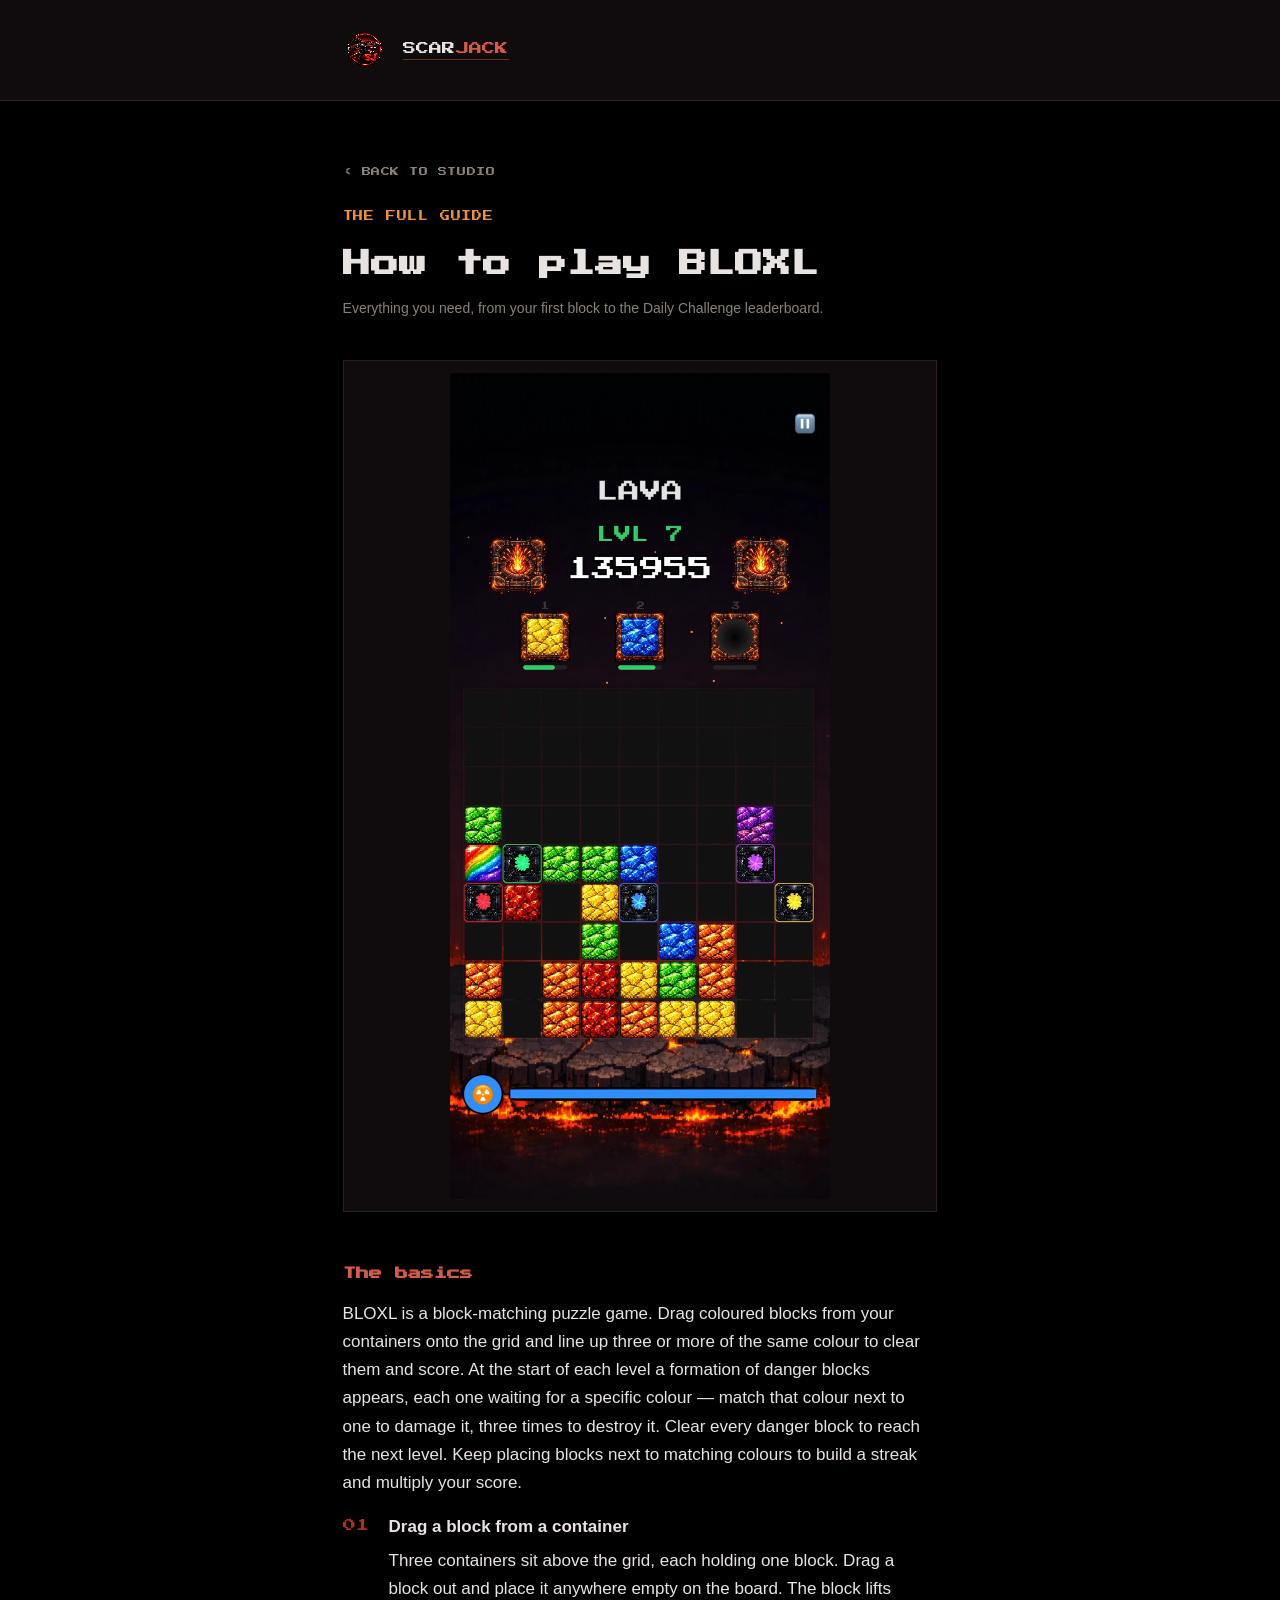
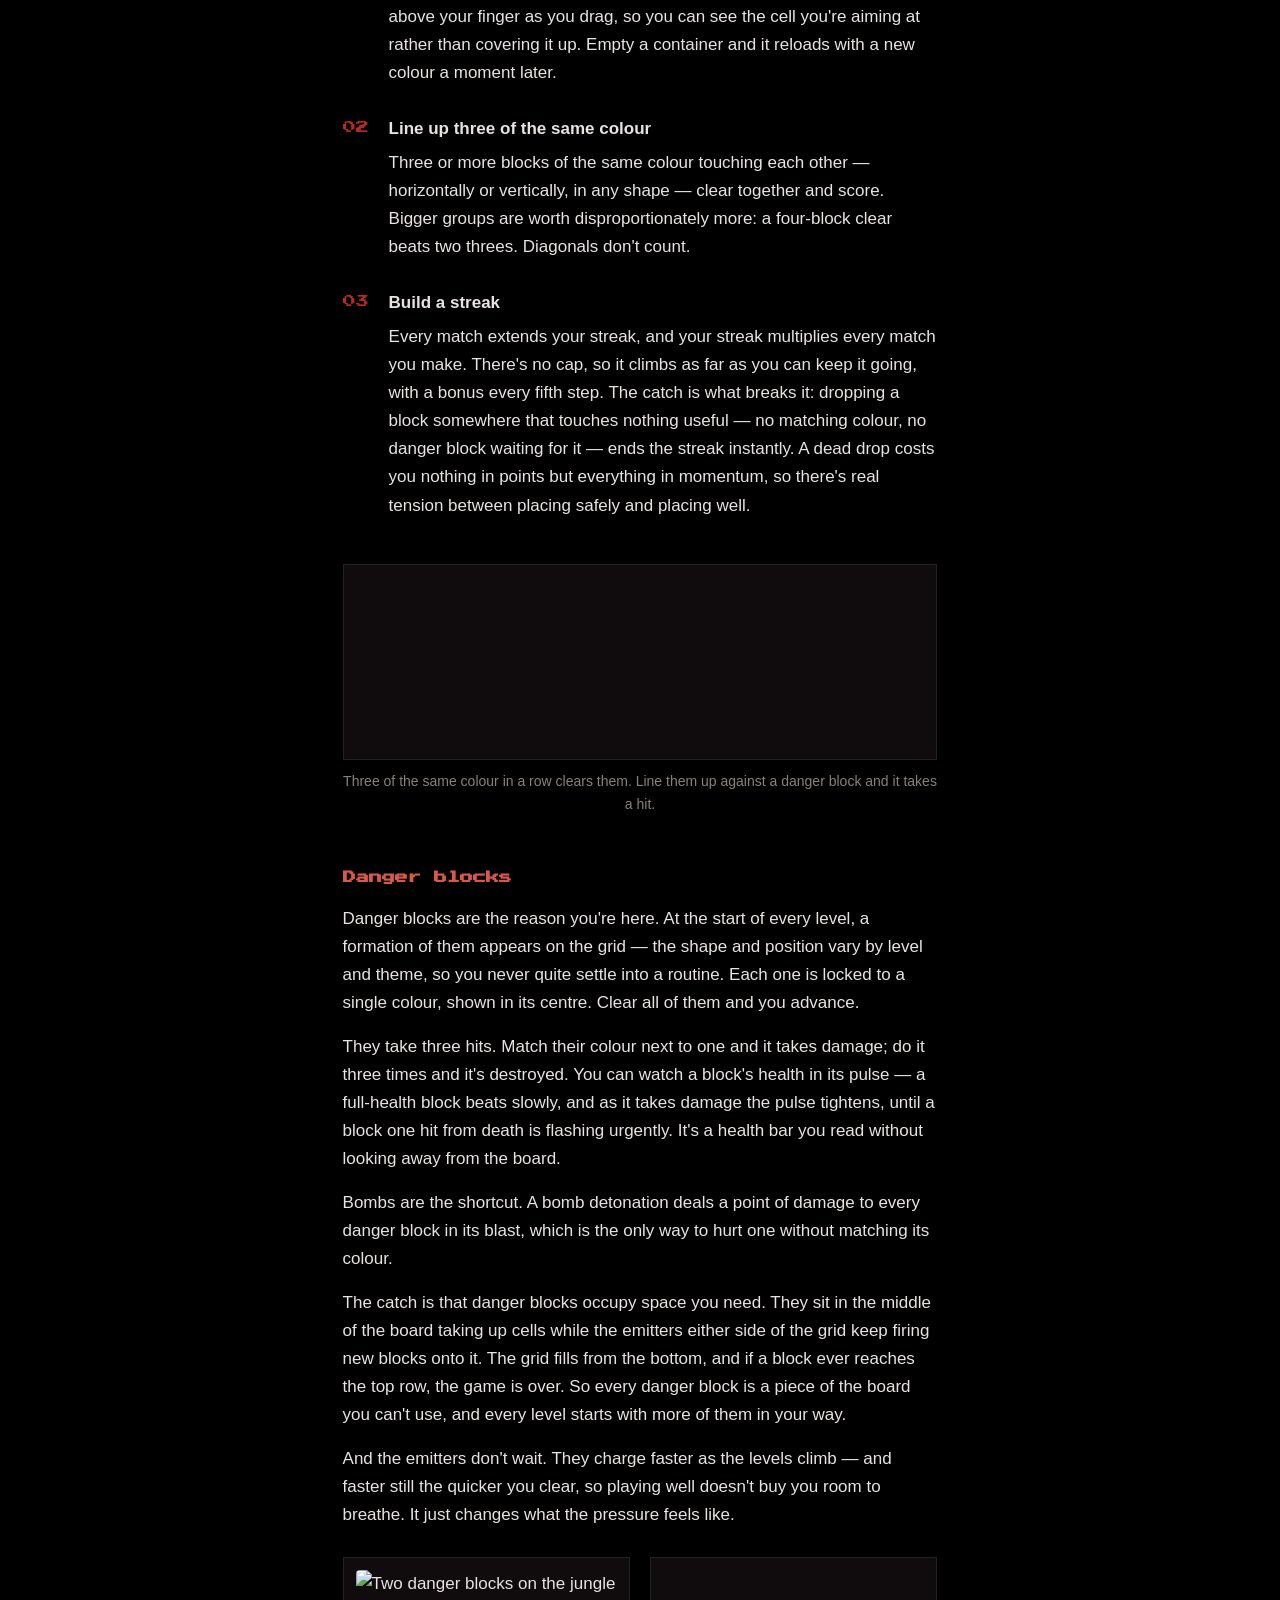
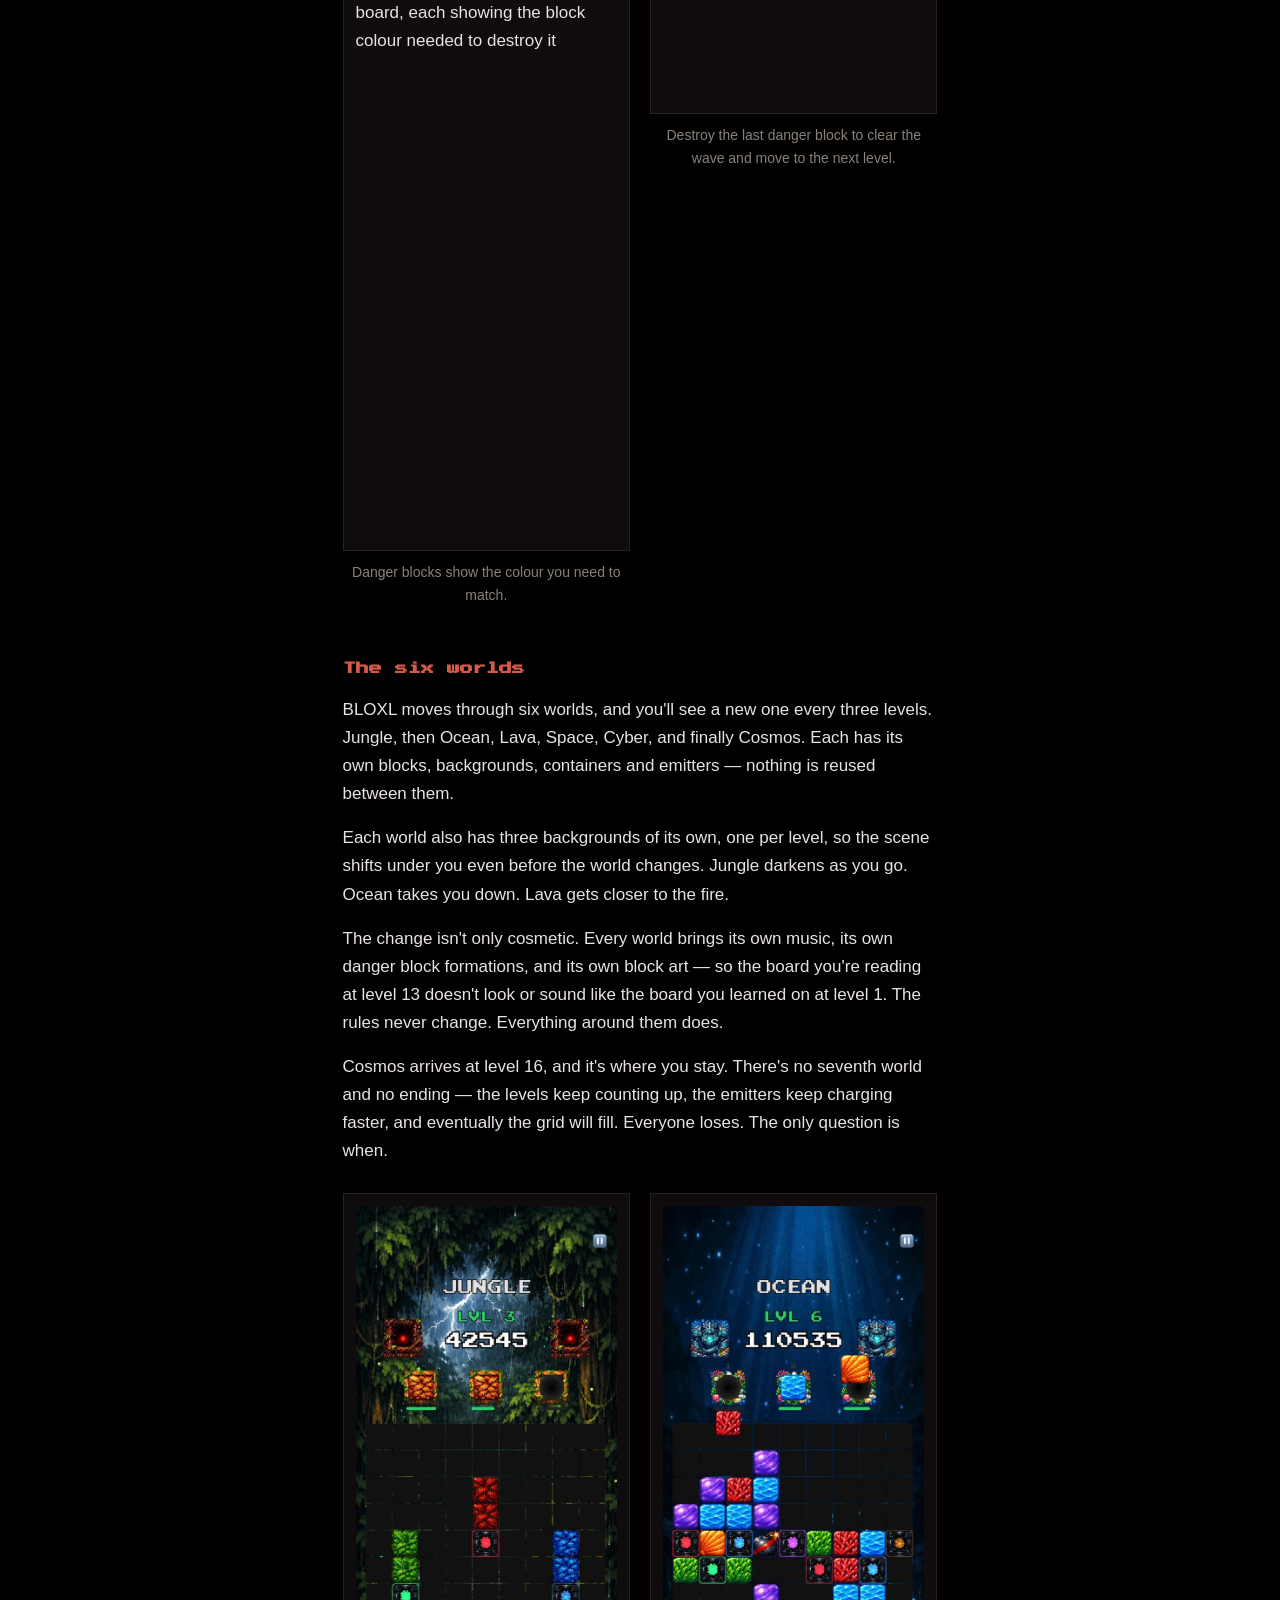
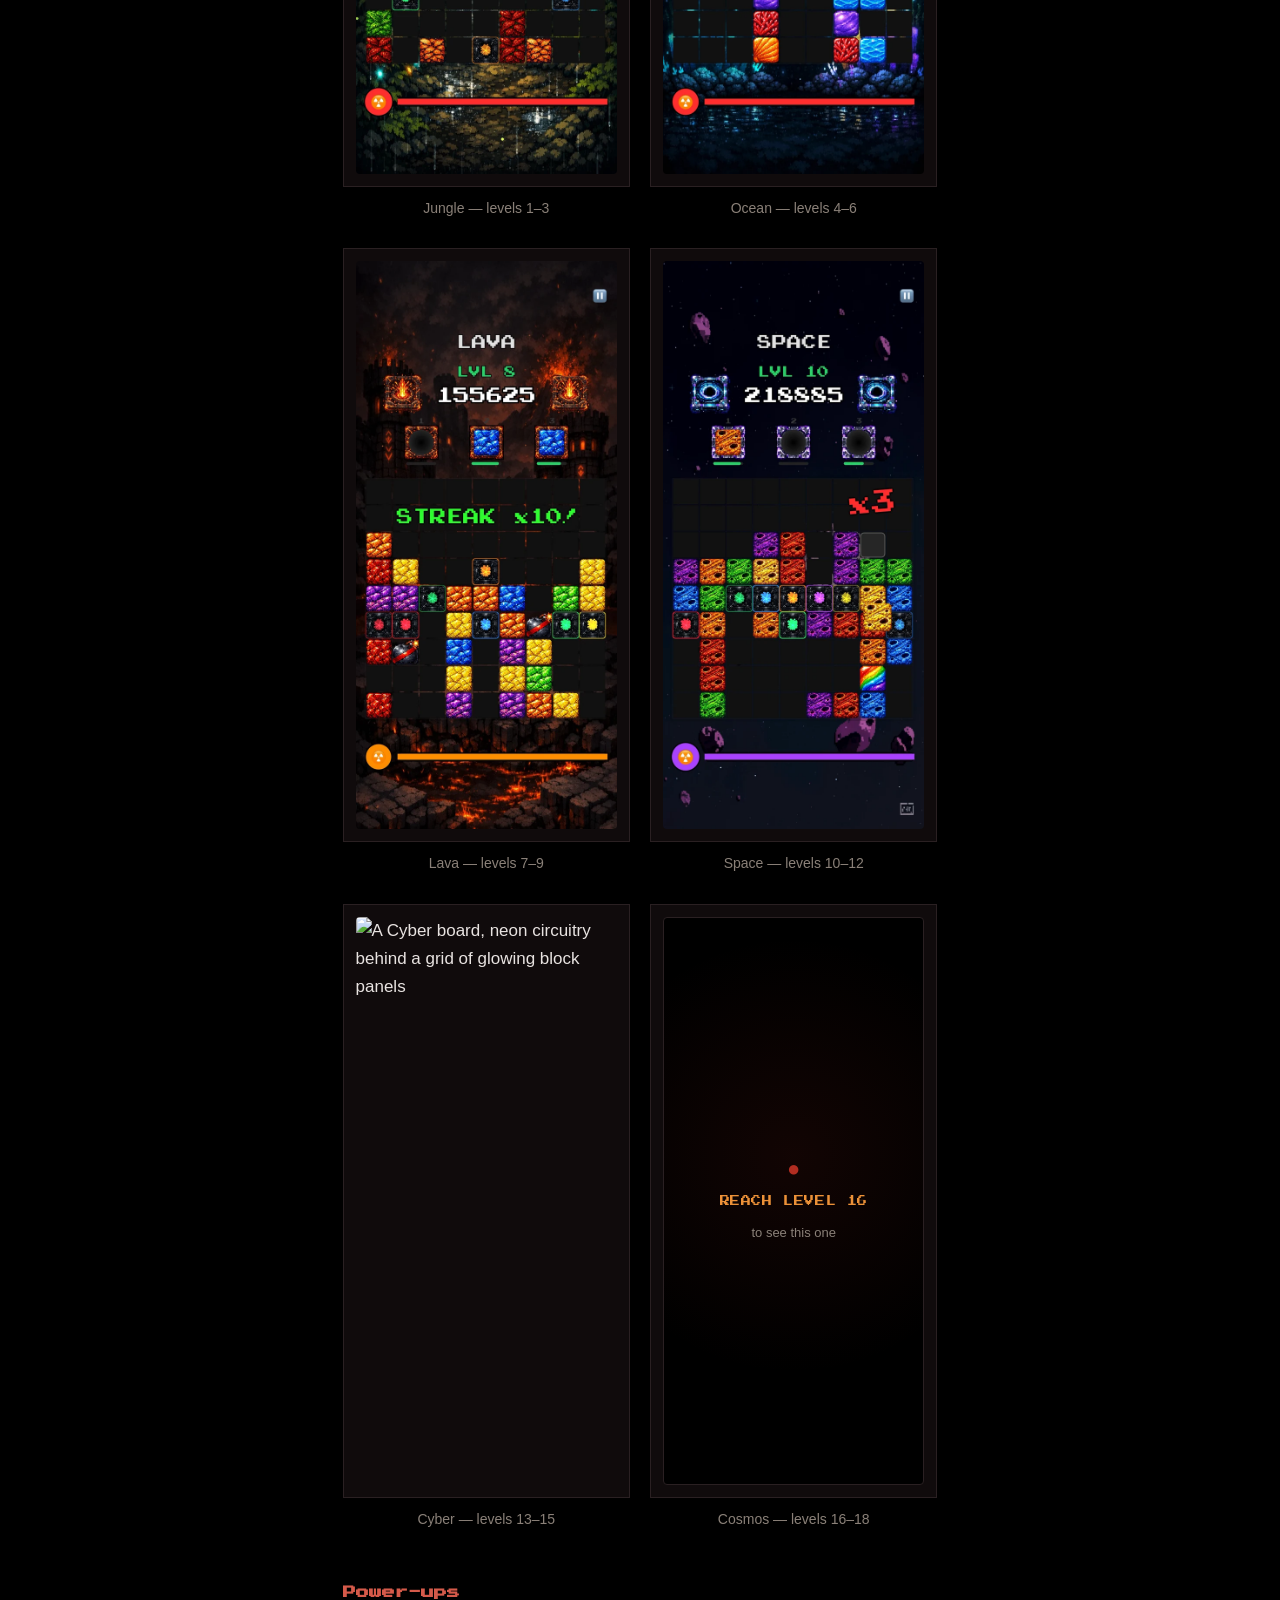
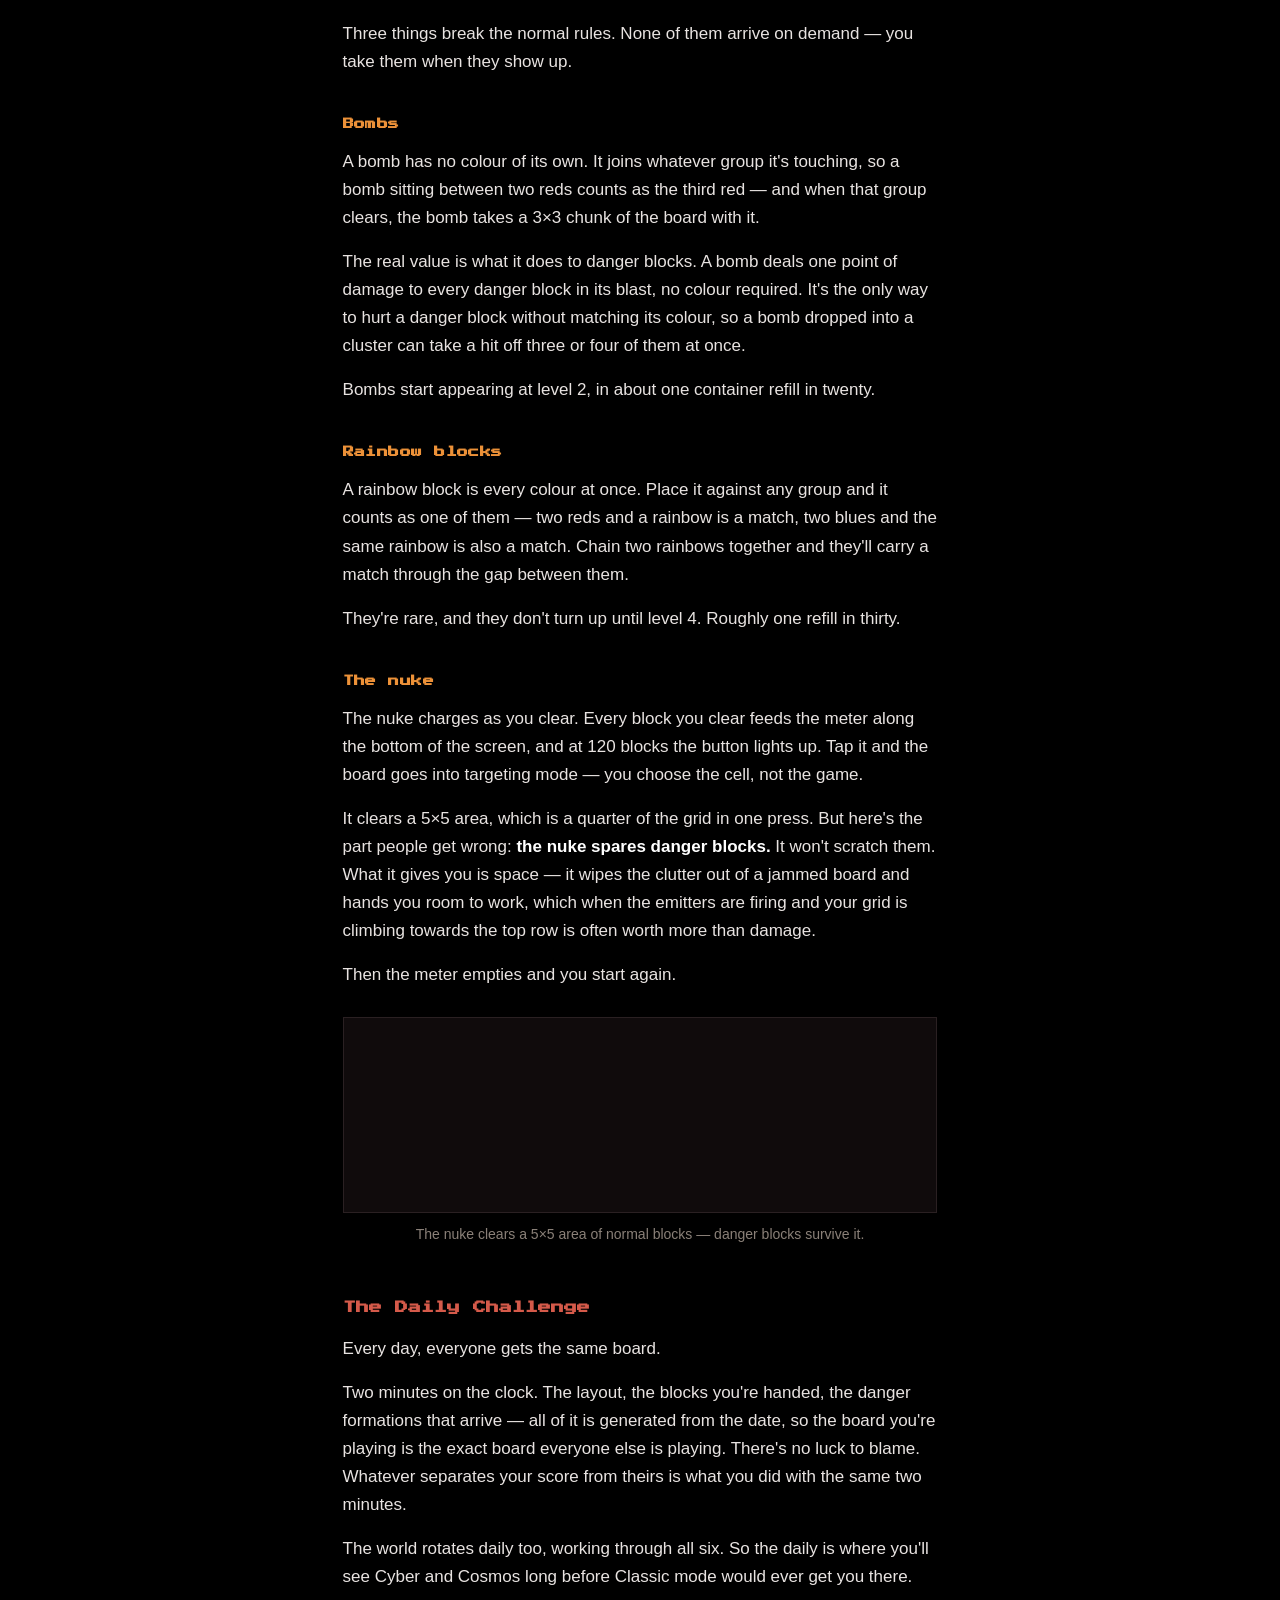
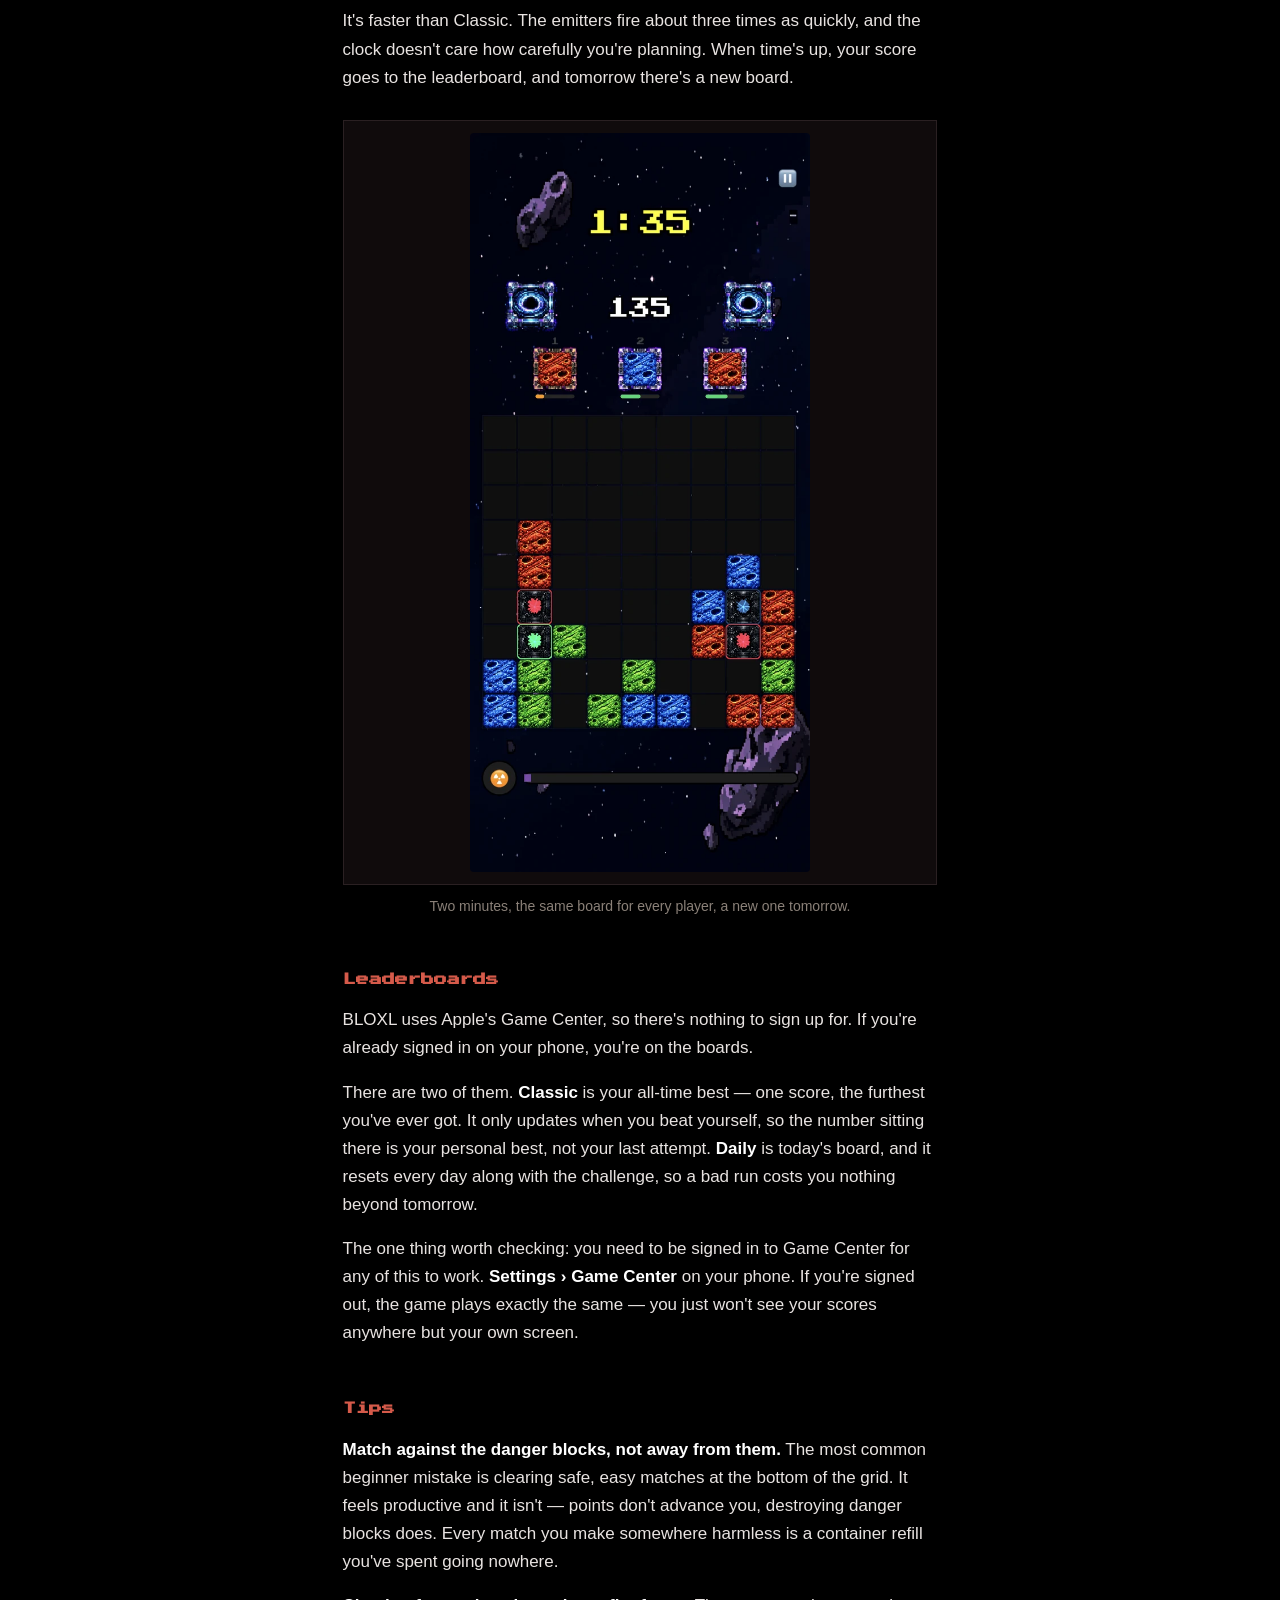
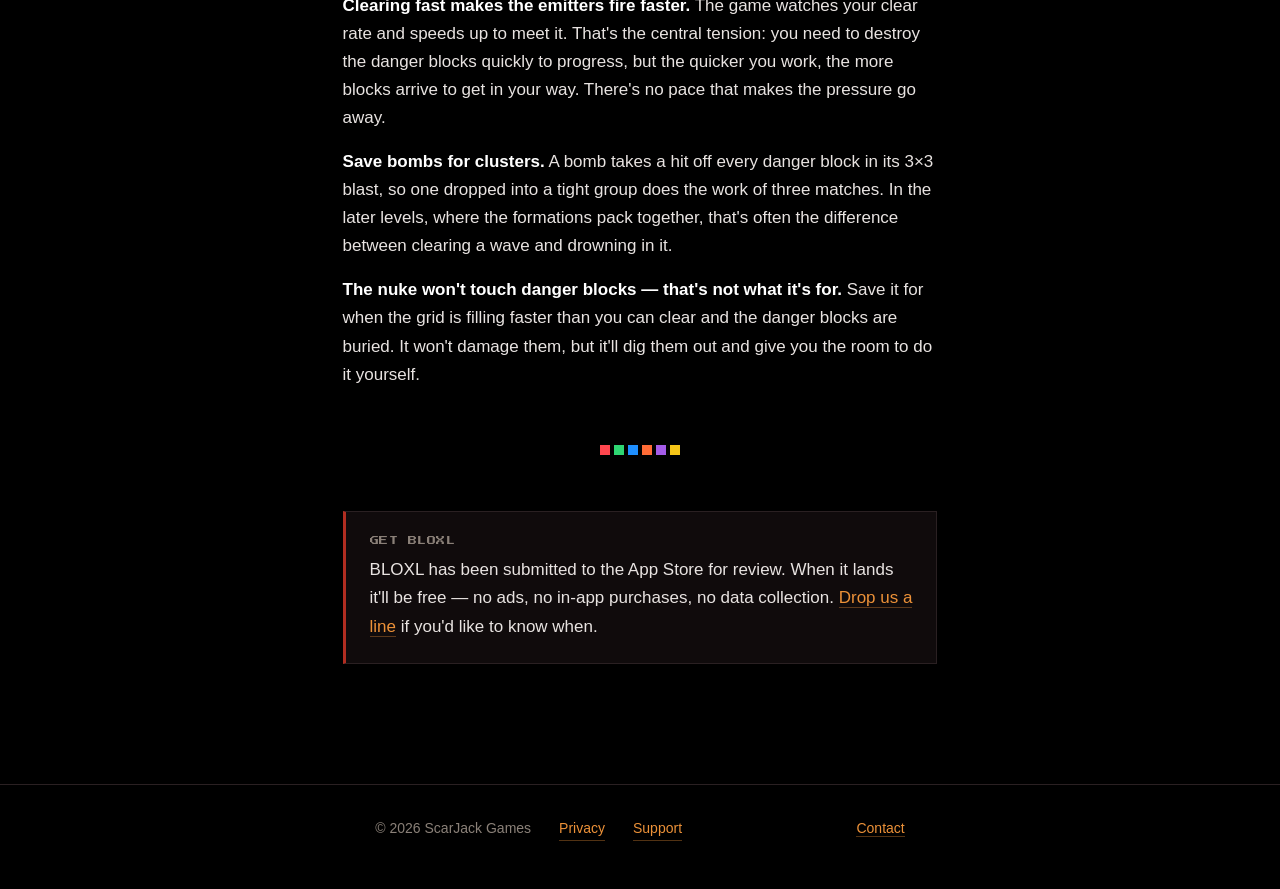
==== bloxl.html @ 903b5819 "Update bloxl.html" ====
<!DOCTYPE html>
<html lang="en">
<head>
<meta charset="utf-8">
<meta name="viewport" content="width=device-width, initial-scale=1">
<title>How to play BLOXL — the full guide | ScarJack Games</title>
<meta name="description" content="A complete guide to BLOXL: placing blocks, building streaks, surviving danger blocks, the six worlds, the Daily Challenge, and power-ups.">
<link rel="canonical" href="https://scarjackgames.github.io/bloxl.html">
<meta name="theme-color" content="#000000">
<link rel="icon" href="logo.png">

<meta property="og:type" content="article">
<meta property="og:site_name" content="ScarJack Games">
<meta property="og:url" content="https://scarjackgames.github.io/bloxl.html">
<meta property="og:title" content="How to play BLOXL — the full guide">
<meta property="og:description" content="Placing blocks, building streaks, surviving danger blocks, the six worlds, and the Daily Challenge.">
<meta property="og:image" content="https://scarjackgames.github.io/banner.jpg">
<meta name="twitter:card" content="summary_large_image">

<link rel="stylesheet" href="style.css">
</head>
<body>

<header class="site-head">
  <div class="site-head__inner">
    <img class="mark" src="logo.png" alt="">
    <a class="wordmark" href="index.html">SCAR<span>JACK</span></a>
  </div>
</header>

<main>
  <a class="backlink" href="index.html">&lsaquo; BACK TO STUDIO</a>

  <p class="eyebrow">THE FULL GUIDE</p>
  <h1>How to play BLOXL</h1>
  <p class="updated">Everything you need, from your first block to the Daily Challenge leaderboard.</p>

  <!-- Hero shot -->
  <figure class="shot shot--hero">
    <div class="shot__frame">
      <img src="shots/hero.webp" width="760" height="1651"
           alt="A Lava board at level 7, score 135,955, with danger blocks, a rainbow block and the nuke charged">
    </div>
  </figure>


  <h2>The basics</h2>

  <p>BLOXL is a block-matching puzzle game. Drag coloured blocks from your containers onto the grid and line up three or more of the same colour to clear them and score. At the start of each level a formation of danger blocks appears, each one waiting for a specific colour &mdash; match that colour next to one to damage it, three times to destroy it. Clear every danger block to reach the next level. Keep placing blocks next to matching colours to build a streak and multiply your score.</p>

  <div class="step">
    <span class="step__num">01</span>
    <div class="step__body">
      <h3>Drag a block from a container</h3>
      <p>Three containers sit above the grid, each holding one block. Drag a block out and place it anywhere empty on the board. The block lifts above your finger as you drag, so you can see the cell you're aiming at rather than covering it up. Empty a container and it reloads with a new colour a moment later.</p>
    </div>
  </div>

  <div class="step">
    <span class="step__num">02</span>
    <div class="step__body">
      <h3>Line up three of the same colour</h3>
      <p>Three or more blocks of the same colour touching each other — horizontally or vertically, in any shape — clear together and score. Bigger groups are worth disproportionately more: a four-block clear beats two threes. Diagonals don't count.</p>
    </div>
  </div>

  <div class="step">
    <span class="step__num">03</span>
    <div class="step__body">
      <h3>Build a streak</h3>
      <p>Every match extends your streak, and your streak multiplies every match you make. There's no cap, so it climbs as far as you can keep it going, with a bonus every fifth step. The catch is what breaks it: dropping a block somewhere that touches nothing useful — no matching colour, no danger block waiting for it — ends the streak instantly. A dead drop costs you nothing in points but everything in momentum, so there's real tension between placing safely and placing well.
</p>
    </div>
  </div>

  <!-- Gameplay loop: a match clearing -->
  <figure class="shot">
    <div class="shot__frame">
      <video src="clips/match.mp4"
             width="600" height="1304"
             autoplay muted loop playsinline
             preload="auto"
             aria-label="Blocks being dragged onto the grid and clearing when three colours line up"></video>
    </div>
    <figcaption>Three of the same colour in a row clears them. Line them up against a danger block and it takes a hit.</figcaption>
  </figure>


  <h2>Danger blocks</h2>

  <p>Danger blocks are the reason you're here. At the start of every level, a formation of them appears on the grid — the shape and position vary by level and theme, so you never quite settle into a routine. Each one is locked to a single colour, shown in its centre. Clear all of them and you advance.</p>

  <p>They take three hits. Match their colour next to one and it takes damage; do it three times and it's destroyed. You can watch a block's health in its pulse — a full-health block beats slowly, and as it takes damage the pulse tightens, until a block one hit from death is flashing urgently. It's a health bar you read without looking away from the board.</p>

  <p>Bombs are the shortcut. A bomb detonation deals a point of damage to every danger block in its blast, which is the only way to hurt one without matching its colour.</p>

  <p>The catch is that danger blocks occupy space you need. They sit in the middle of the board taking up cells while the emitters either side of the grid keep firing new blocks onto it. The grid fills from the bottom, and if a block ever reaches the top row, the game is over. So every danger block is a piece of the board you can't use, and every level starts with more of them in your way.</p>

  <p>And the emitters don't wait. They charge faster as the levels climb — and faster still the quicker you clear, so playing well doesn't buy you room to breathe. It just changes what the pressure feels like.</p>

  <div class="shot-row">
    <!-- Danger blocks on the board -->
    <figure class="shot">
      <div class="shot__frame">
        <img src="shots/danger.webp" width="600" height="1303" loading="lazy"
             alt="Two danger blocks on the jungle board, each showing the block colour needed to destroy it">
      </div>
      <figcaption>Danger blocks show the colour you need to match.</figcaption>
    </figure>

    <!-- Loop: destroying a danger block -->
    <figure class="shot">
      <div class="shot__frame">
        <video src="clips/danger.mp4"
               width="600" height="1304"
               autoplay muted loop playsinline
               preload="metadata"
               aria-label="The last danger block being destroyed, triggering the wave cleared sequence and the transition to the next world"></video>
      </div>
      <figcaption>Destroy the last danger block to clear the wave and move to the next level.</figcaption>
    </figure>
  </div>


  <h2>The six worlds</h2>

  <p>BLOXL moves through six worlds, and you'll see a new one every three levels. Jungle, then Ocean, Lava, Space, Cyber, and finally Cosmos. Each has its own blocks, backgrounds, containers and emitters &mdash; nothing is reused between them.</p>

  <p>Each world also has three backgrounds of its own, one per level, so the scene shifts under you even before the world changes. Jungle darkens as you go. Ocean takes you down. Lava gets closer to the fire.</p>

  <p>The change isn't only cosmetic. Every world brings its own music, its own danger block formations, and its own block art — so the board you're reading at level 13 doesn't look or sound like the board you learned on at level 1. The rules never change. Everything around them does.</p>

  <p>Cosmos arrives at level 16, and it's where you stay. There's no seventh world and no ending — the levels keep counting up, the emitters keep charging faster, and eventually the grid will fill. Everyone loses. The only question is when.</p>

  <!-- Five worlds shown; Cosmos (16-18) is deliberately withheld
       so players discover it by reaching it. -->
  <div class="shot-row">
    <figure class="shot">
      <div class="shot__frame">
        <img src="shots/theme-jungle.webp" width="600" height="1304" loading="lazy"
             alt="A Jungle board at level 3, with danger blocks and the danger bar nearly full">
      </div>
      <figcaption>Jungle &mdash; levels 1&ndash;3</figcaption>
    </figure>
    <figure class="shot">
      <div class="shot__frame">
        <img src="shots/theme-ocean.webp" width="600" height="1304" loading="lazy"
             alt="An Ocean board at level 6, with danger blocks across the middle of the grid and a bomb block among them">
      </div>
      <figcaption>Ocean &mdash; levels 4&ndash;6</figcaption>
    </figure>
  </div>

  <div class="shot-row">
    <figure class="shot">
      <div class="shot__frame">
        <img src="shots/theme-lava.webp" width="600" height="1304" loading="lazy"
             alt="A Lava board at level 8 showing a x10 streak, with danger blocks and two bombs on the grid">
      </div>
      <figcaption>Lava &mdash; levels 7&ndash;9</figcaption>
    </figure>
    <figure class="shot">
      <div class="shot__frame">
        <img src="shots/theme-space.webp" width="600" height="1304" loading="lazy"
             alt="A Space board at level 10 with a row of danger blocks across the middle and a rainbow block below">
      </div>
      <figcaption>Space &mdash; levels 10&ndash;12</figcaption>
    </figure>
  </div>

  <div class="shot-row">
    <figure class="shot">
      <div class="shot__frame">
        <img src="shots/theme-cyber.webp" width="600" height="1304" loading="lazy"
             alt="A Cyber board, neon circuitry behind a grid of glowing block panels">
      </div>
      <figcaption>Cyber &mdash; levels 13&ndash;15</figcaption>
    </figure>
    <figure class="shot">
      <div class="shot__frame">
        <div class="locked" role="img"
             aria-label="Cosmos is not shown. Reach level 16 to see it.">
          <span class="locked__icon">&#9679;</span>
          <span class="locked__line">REACH LEVEL 16</span>
          <span class="locked__sub">to see this one</span>
        </div>
      </div>
      <figcaption>Cosmos &mdash; levels 16&ndash;18</figcaption>
    </figure>
  </div>

  <h2>Power-ups</h2>

  <p>Three things break the normal rules. None of them arrive on demand &mdash; you take them when they show up.</p>

  <h3>Bombs</h3>

  <p>A bomb has no colour of its own. It joins whatever group it's touching, so a bomb sitting between two reds counts as the third red &mdash; and when that group clears, the bomb takes a 3&times;3 chunk of the board with it.</p>

  <p>The real value is what it does to danger blocks. A bomb deals one point of damage to every danger block in its blast, no colour required. It's the only way to hurt a danger block without matching its colour, so a bomb dropped into a cluster can take a hit off three or four of them at once.</p>

  <p>Bombs start appearing at level 2, in about one container refill in twenty.</p>

  <h3>Rainbow blocks</h3>

  <p>A rainbow block is every colour at once. Place it against any group and it counts as one of them &mdash; two reds and a rainbow is a match, two blues and the same rainbow is also a match. Chain two rainbows together and they'll carry a match through the gap between them.</p>

  <p>They're rare, and they don't turn up until level 4. Roughly one refill in thirty.</p>

  <h3>The nuke</h3>

  <p>The nuke charges as you clear. Every block you clear feeds the meter along the bottom of the screen, and at 120 blocks the button lights up. Tap it and the board goes into targeting mode &mdash; you choose the cell, not the game.</p>

  <p>It clears a 5&times;5 area, which is a quarter of the grid in one press. But here's the part people get wrong: <strong>the nuke spares danger blocks.</strong> It won't scratch them. What it gives you is space &mdash; it wipes the clutter out of a jammed board and hands you room to work, which when the emitters are firing and your grid is climbing towards the top row is often worth more than damage.</p>

  <p>Then the meter empties and you start again.</p>

  <!-- Loop: the nuke firing -->
  <figure class="shot">
    <div class="shot__frame">
      <video src="clips/nuke.mp4"
             width="600" height="1304"
             autoplay muted loop playsinline
             preload="metadata"
             aria-label="The nuke detonating and clearing a 5 by 5 area of the grid"></video>
    </div>
    <figcaption>The nuke clears a 5&times;5 area of normal blocks &mdash; danger blocks survive it.</figcaption>
  </figure>


  <h2>The Daily Challenge</h2>

  <p>Every day, everyone gets the same board.</p>

  <p>Two minutes on the clock. The layout, the blocks you're handed, the danger formations that arrive &mdash; all of it is generated from the date, so the board you're playing is the exact board everyone else is playing. There's no luck to blame. Whatever separates your score from theirs is what you did with the same two minutes.</p>

  <p>The world rotates daily too, working through all six. So the daily is where you'll see Cyber and Cosmos long before Classic mode would ever get you there.</p>

  <p>It's faster than Classic. The emitters fire about three times as quickly, and the clock doesn't care how carefully you're planning. When time's up, your score goes to the leaderboard, and tomorrow there's a new board.</p>

  <figure class="shot">
    <div class="shot__frame">
      <img src="shots/daily.webp" width="600" height="1304" loading="lazy"
           alt="The Daily Challenge in the Space world, with 1:35 left on the clock and a score of 135">
    </div>
    <figcaption>Two minutes, the same board for every player, a new one tomorrow.</figcaption>
  </figure>


  <h2>Leaderboards</h2>

  <p>BLOXL uses Apple's Game Center, so there's nothing to sign up for. If you're already signed in on your phone, you're on the boards.</p>

  <p>There are two of them. <strong>Classic</strong> is your all-time best &mdash; one score, the furthest you've ever got. It only updates when you beat yourself, so the number sitting there is your personal best, not your last attempt. <strong>Daily</strong> is today's board, and it resets every day along with the challenge, so a bad run costs you nothing beyond tomorrow.</p>

  <p>The one thing worth checking: you need to be signed in to Game Center for any of this to work. <strong>Settings &rsaquo; Game Center</strong> on your phone. If you're signed out, the game plays exactly the same &mdash; you just won't see your scores anywhere but your own screen.</p>


  <h2>Tips</h2>

  <p><strong>Match against the danger blocks, not away from them.</strong> The most common beginner mistake is clearing safe, easy matches at the bottom of the grid. It feels productive and it isn't &mdash; points don't advance you, destroying danger blocks does. Every match you make somewhere harmless is a container refill you've spent going nowhere.</p>

  <p><strong>Clearing fast makes the emitters fire faster.</strong> The game watches your clear rate and speeds up to meet it. That's the central tension: you need to destroy the danger blocks quickly to progress, but the quicker you work, the more blocks arrive to get in your way. There's no pace that makes the pressure go away.</p>

  <p><strong>Save bombs for clusters.</strong> A bomb takes a hit off every danger block in its 3&times;3 blast, so one dropped into a tight group does the work of three matches. In the later levels, where the formations pack together, that's often the difference between clearing a wave and drowning in it.</p>

  <p><strong>The nuke won't touch danger blocks &mdash; that's not what it's for.</strong> Save it for when the grid is filling faster than you can clear and the danger blocks are buried. It won't damage them, but it'll dig them out and give you the room to do it yourself.</p>


  <div class="divider">
    <ul class="blocks"><li></li><li></li><li></li><li></li><li></li><li></li></ul>
  </div>

  <!-- ============================================================
       DOWNLOAD CTA — swap in the App Store link once live.
       Until then this points at support. Apple's official badge:
       https://developer.apple.com/app-store/marketing/guidelines/
       ============================================================ -->
  <div class="card">
    <span class="label">GET BLOXL</span>
    <p>BLOXL has been submitted to the App Store for review. When it lands it'll be free &mdash; no ads, no in-app purchases, no data collection. <a href="mailto:scarjackgames@gmail.com?subject=Bloxl">Drop us a line</a> if you'd like to know when.</p>
  </div>

</main>

<footer class="site-foot">
  <div class="site-foot__inner">
    <span>&copy; 2026 ScarJack Games</span>
    <a href="privacy.html">Privacy</a>
    <a href="support.html">Support</a>
    <span class="spacer"><a href="mailto:scarjackgames@gmail.com">Contact</a></span>
  </div>
</footer>

</body>
</html>
---- style.css ----
/* LeadoverLove Studios — shared styles
   Palette sampled directly from the studio cobra mark. */

@import url('https://fonts.googleapis.com/css2?family=Press+Start+2P&display=swap');

:root {
  --ink:        #000000;
  --ink-raised: #100B0C;
  --red:        #B12D21;
  --red-lit:    #D55A4A;
  --amber:      #EC9138;
  --amber-lit:  #F3BA63;
  --text:       #E8E3E1;
  --muted:      #8A8078;
  --rule:       #2A2022;

  --display: 'Press Start 2P', ui-monospace, monospace;
  --body: -apple-system, BlinkMacSystemFont, 'Segoe UI', Inter, Helvetica, Arial, sans-serif;

  --measure: 68ch;
}

*, *::before, *::after { box-sizing: border-box; }

html { -webkit-text-size-adjust: 100%; }

body {
  margin: 0;
  background: var(--ink);
  color: var(--text);
  font-family: var(--body);
  font-size: 17px;
  line-height: 1.65;
  -webkit-font-smoothing: antialiased;
}

/* ---- Pixel block rule: the signature device.
       Squares in Brixl's six block colours. ---- */
.blocks {
  display: flex;
  gap: 4px;
  margin: 0;
  padding: 0;
  list-style: none;
}
.blocks li { width: 10px; height: 10px; }
.blocks li:nth-child(1) { background: #FF474F; }
.blocks li:nth-child(2) { background: #2ED672; }
.blocks li:nth-child(3) { background: #1E8FFF; }
.blocks li:nth-child(4) { background: #FF6B36; }
.blocks li:nth-child(5) { background: #A45BE8; }
.blocks li:nth-child(6) { background: #F5C518; }

/* ---- Header ---- */
.site-head {
  border-bottom: 1px solid var(--rule);
  background: var(--ink-raised);
}
.site-head__inner {
  max-width: var(--measure);
  margin: 0 auto;
  padding: 28px 24px;
  display: flex;
  align-items: center;
  gap: 16px;
}
.mark {
  width: 44px;
  height: 44px;
  image-rendering: pixelated;
  flex: none;
}
.wordmark {
  font-family: var(--display);
  font-size: 13px;
  letter-spacing: 0.02em;
  color: var(--text);
  text-decoration: none;
  line-height: 1.4;
}
.wordmark span { color: var(--red-lit); }

/* ---- Layout ---- */
main {
  max-width: var(--measure);
  margin: 0 auto;
  padding: 56px 24px 96px;
}

.eyebrow {
  font-family: var(--display);
  font-size: 10px;
  color: var(--amber);
  letter-spacing: 0.08em;
  margin: 0 0 20px;
}

h1 {
  font-family: var(--display);
  font-size: clamp(18px, 4.5vw, 28px);
  line-height: 1.45;
  color: var(--text);
  margin: 0 0 12px;
}

.updated {
  color: var(--muted);
  font-size: 14px;
  margin: 0 0 40px;
}

h2 {
  font-family: var(--display);
  font-size: 13px;
  line-height: 1.6;
  color: var(--red-lit);
  margin: 52px 0 16px;
}

h3 {
  font-size: 17px;
  font-weight: 650;
  color: var(--text);
  margin: 32px 0 6px;
}

/* Standalone h3s (Power-ups subsections) need to read as headings
   against the pixel-font h2s, not as bold body text. Inside .step
   the number already signals hierarchy, so those stay plain. */
main > h3 {
  font-family: var(--display);
  font-size: 11px;
  color: var(--amber);
  letter-spacing: 0.04em;
  margin: 40px 0 14px;
}

p { margin: 0 0 16px; }

strong { color: #FFF; font-weight: 650; }

a {
  color: var(--amber);
  text-decoration: none;
  border-bottom: 1px solid rgba(236, 145, 56, 0.35);
  transition: color 0.15s ease, border-color 0.15s ease;
}
a:hover { color: var(--amber-lit); border-bottom-color: var(--amber-lit); }
a:focus-visible {
  outline: 2px solid var(--amber);
  outline-offset: 3px;
  border-radius: 2px;
}

/* ---- Contact card ---- */
.card {
  background: var(--ink-raised);
  border: 1px solid var(--rule);
  border-left: 3px solid var(--red);
  padding: 22px 24px;
  margin: 24px 0;
}
.card p:last-child { margin-bottom: 0; }
.card .label {
  font-family: var(--display);
  font-size: 9px;
  color: var(--muted);
  letter-spacing: 0.06em;
  display: block;
  margin-bottom: 8px;
}

/* ---- Divider ---- */
.divider {
  margin: 56px 0;
  display: flex;
  justify-content: center;
}

/* ---- Media: screenshots and video loops ----
   Phone-shaped media sits in a framed figure. Video uses
   autoplay+muted+loop+playsinline so it behaves like a GIF
   at a fraction of the file size, and still plays on iOS. */
.shot {
  margin: 28px 0;
}
.shot__frame {
  background: var(--ink-raised);
  border: 1px solid var(--rule);
  padding: 12px;
  display: flex;
  justify-content: center;
}
.shot__frame img,
.shot__frame video {
  display: block;
  width: 100%;
  max-width: 340px;
  height: auto;
  border-radius: 4px;
}
.shot figcaption {
  color: var(--muted);
  font-size: 14px;
  margin-top: 10px;
  text-align: center;
}

/* The opening shot gets more room than the inline ones */
.shot--hero .shot__frame img {
  max-width: 380px;
}

/* Side-by-side on wider screens */
.shot-row {
  display: grid;
  grid-template-columns: 1fr 1fr;
  gap: 20px;
  margin: 28px 0;
}
.shot-row .shot { margin: 0; }

/* ---- Locked panel: Cosmos is deliberately not shown. Matches the
       phone-shot aspect ratio so the grid row stays even. ---- */
.locked {
  width: 100%;
  max-width: 340px;
  aspect-ratio: 600 / 1304;
  background:
    radial-gradient(circle at 50% 42%, rgba(177, 45, 33, 0.10), transparent 62%),
    var(--ink);
  border: 1px solid var(--rule);
  border-radius: 4px;
  display: flex;
  flex-direction: column;
  align-items: center;
  justify-content: center;
  gap: 12px;
  text-align: center;
  padding: 20px;
}
.locked__icon {
  font-size: 22px;
  color: var(--red);
  line-height: 1;
}
.locked__line {
  font-family: var(--display);
  font-size: 10px;
  letter-spacing: 0.06em;
  color: var(--amber);
  line-height: 1.8;
}
.locked__sub {
  font-size: 13px;
  color: var(--muted);
}

/* ---- Placeholder: delete these rules once real media is in ---- */
.placeholder {
  background: repeating-linear-gradient(
    45deg,
    #140F10,
    #140F10 10px,
    #1A1214 10px,
    #1A1214 20px
  );
  border: 1px dashed #3A2C2E;
  aspect-ratio: 9 / 19.5;
  width: 100%;
  max-width: 300px;
  display: flex;
  align-items: center;
  justify-content: center;
  text-align: center;
  padding: 20px;
  color: #6A605C;
  font-family: var(--display);
  font-size: 9px;
  line-height: 2;
}
.placeholder--wide { aspect-ratio: 16 / 9; max-width: 100%; }

/* ---- Numbered steps ---- */
.step {
  display: flex;
  gap: 18px;
  margin: 0 0 12px;
  align-items: baseline;
}
.step__num {
  font-family: var(--display);
  font-size: 13px;
  color: var(--red);
  flex: none;
  width: 28px;
}
.step__body { flex: 1; }
.step__body h3 { margin-top: 0; }

/* ---- Back link ---- */
.backlink {
  font-family: var(--display);
  font-size: 9px;
  letter-spacing: 0.06em;
  color: var(--muted);
  text-decoration: none;
  border-bottom: none;
  display: inline-block;
  margin-bottom: 28px;
}
.backlink:hover { color: var(--amber); border-bottom: none; }

@media (max-width: 560px) {
  .shot-row { grid-template-columns: 1fr; }
  .step { gap: 12px; }
  .step__num { width: 22px; font-size: 11px; }
}

/* ---- Footer ---- */
.site-foot {
  border-top: 1px solid var(--rule);
  padding: 32px 24px 48px;
}
.site-foot__inner {
  max-width: var(--measure);
  margin: 0 auto;
  display: flex;
  flex-wrap: wrap;
  gap: 12px 28px;
  align-items: center;
  font-size: 14px;
  color: var(--muted);
}
.site-foot a { font-size: 14px; }
.site-foot .spacer { margin-left: auto; }

@media (max-width: 560px) {
  body { font-size: 16px; }
  .site-head__inner { padding: 22px 20px; }
  main { padding: 40px 20px 72px; }
  .wordmark { font-size: 11px; }
  h2 { font-size: 12px; }
  .site-foot .spacer { margin-left: 0; }
}

@media (prefers-reduced-motion: reduce) {
  * { transition: none !important; animation: none !important; }
}
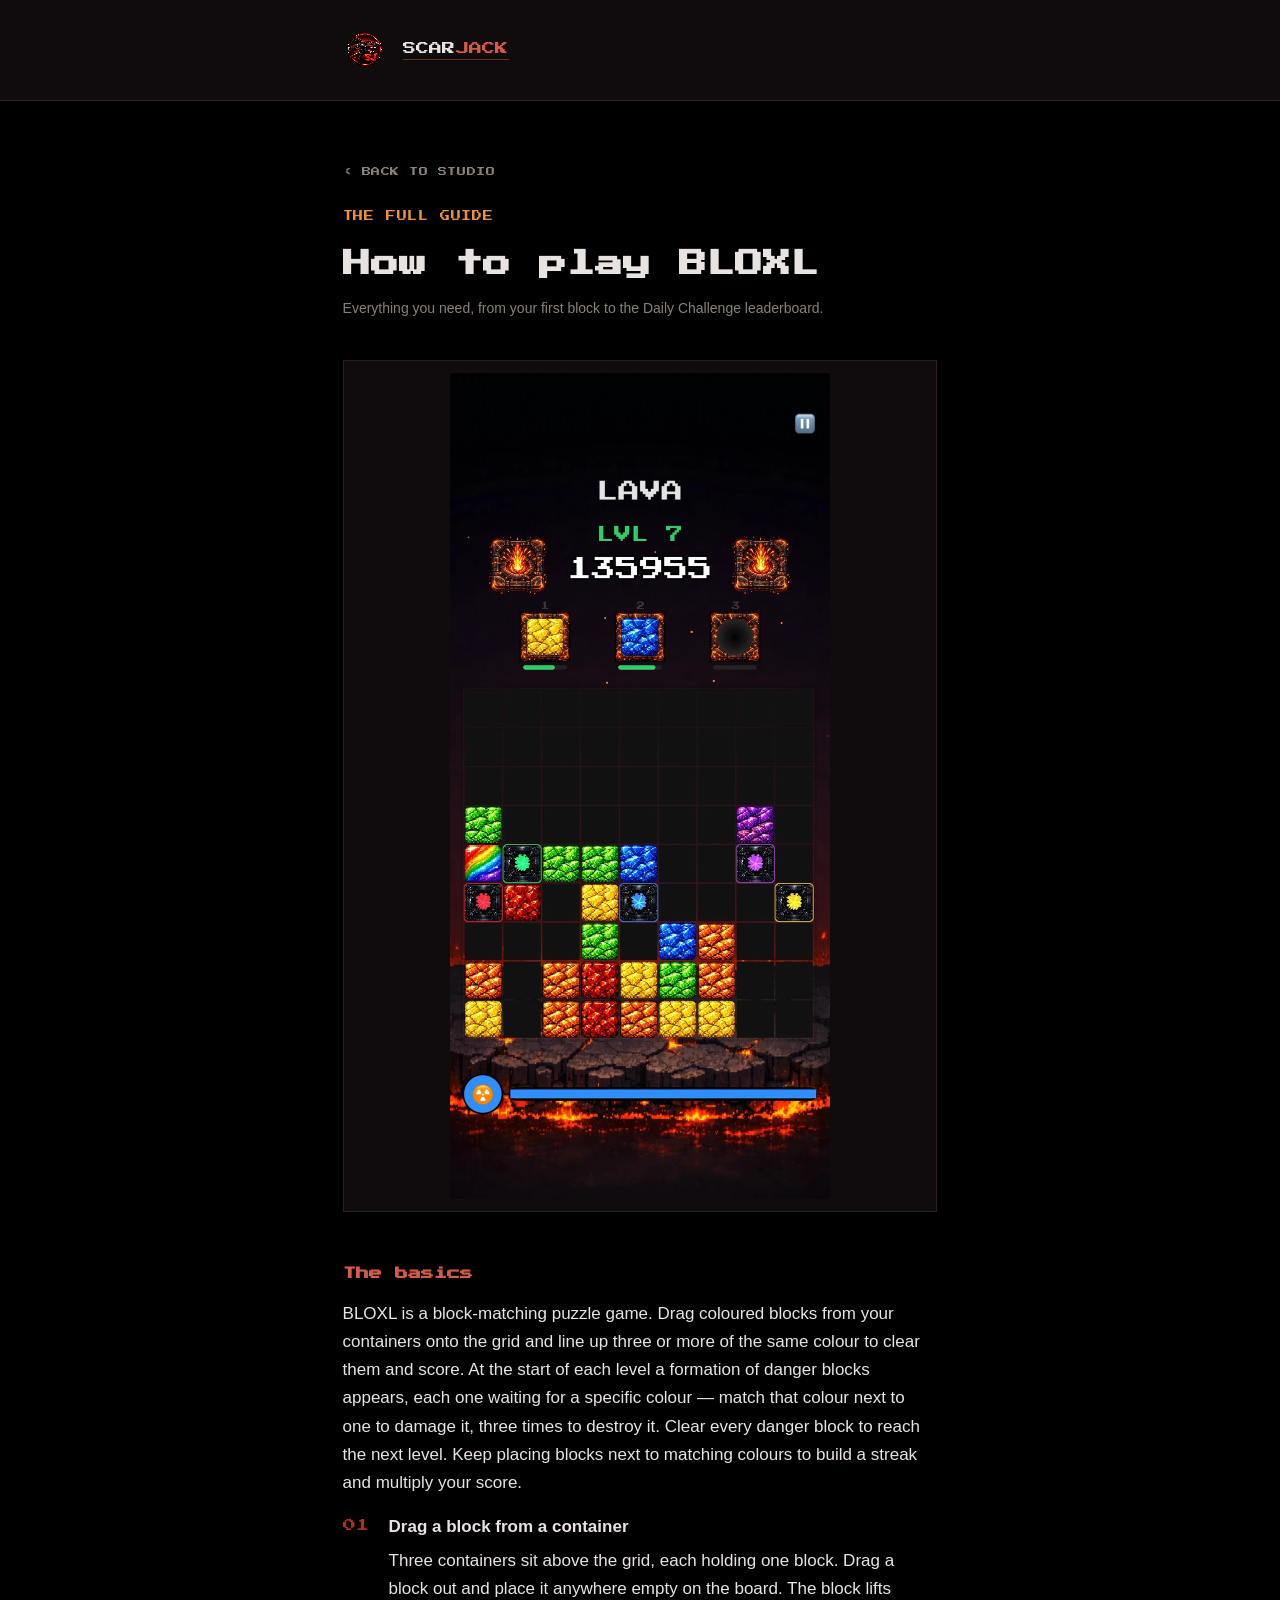
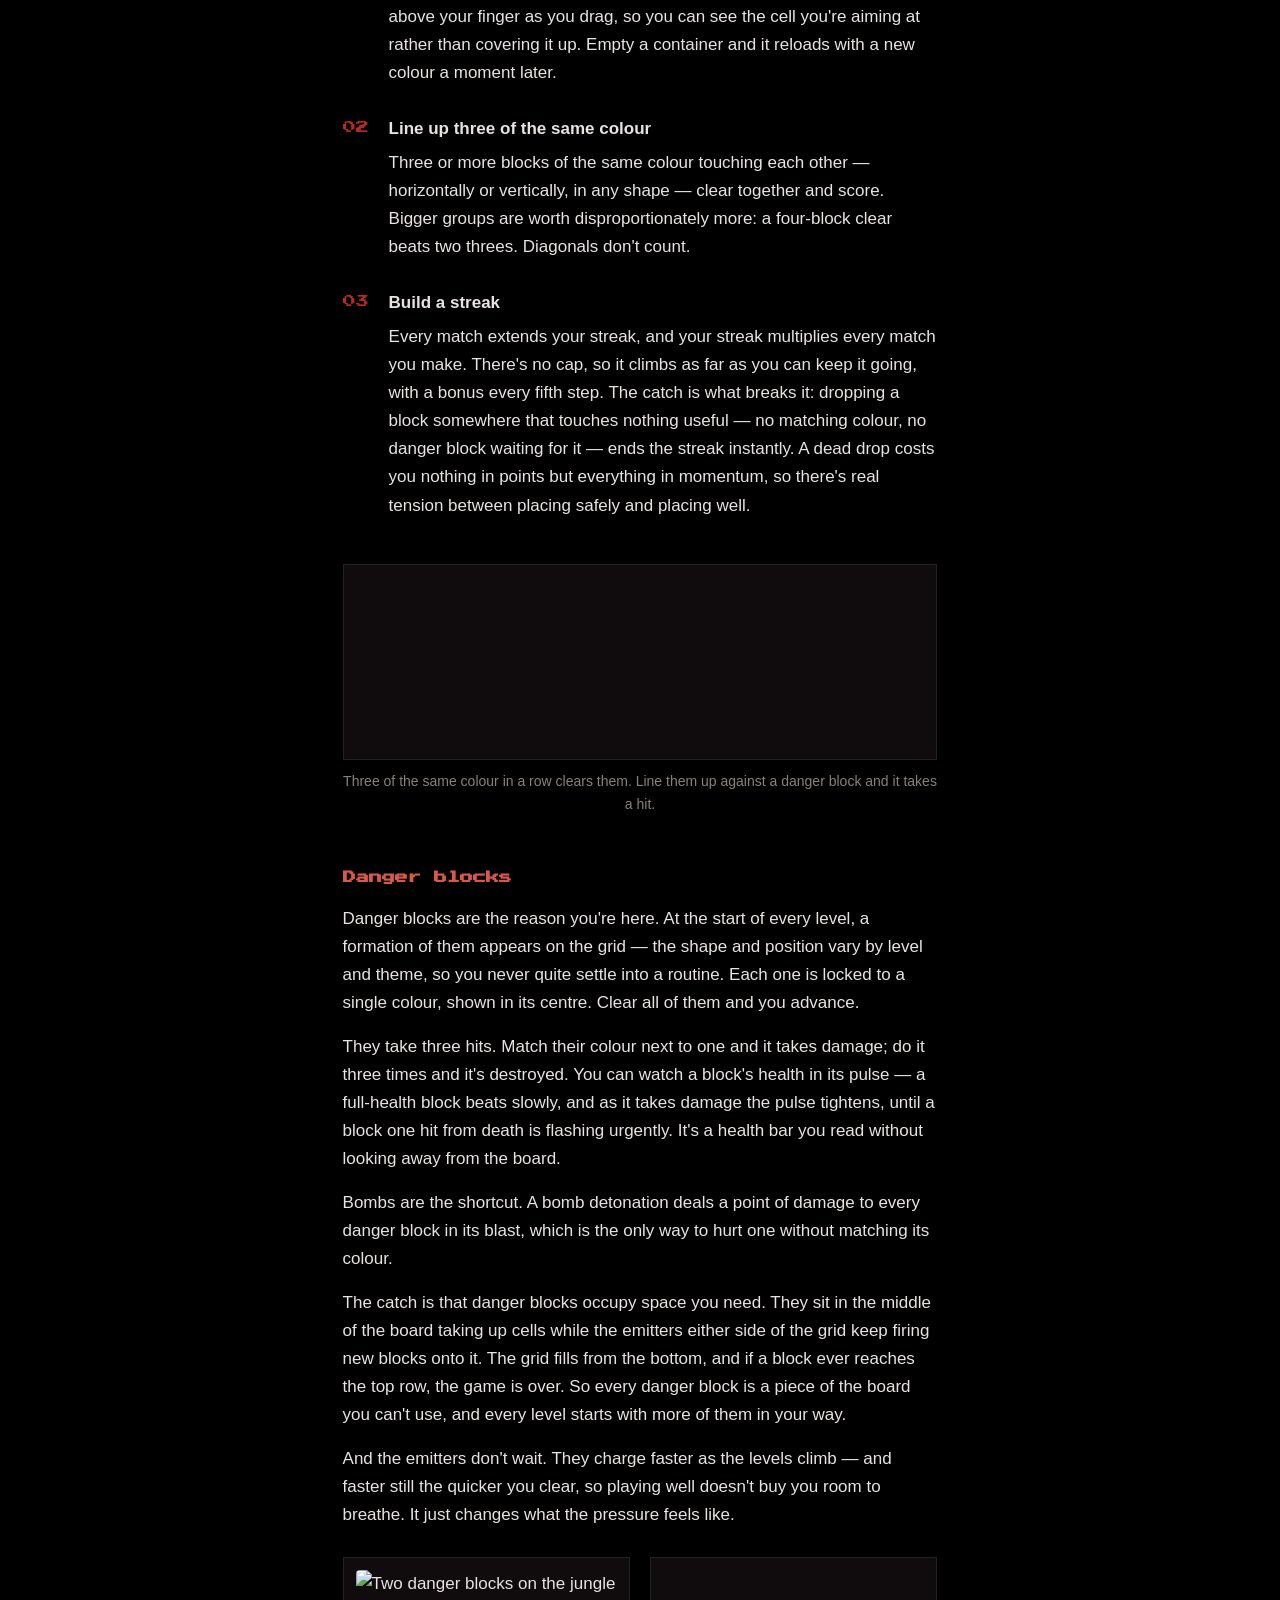
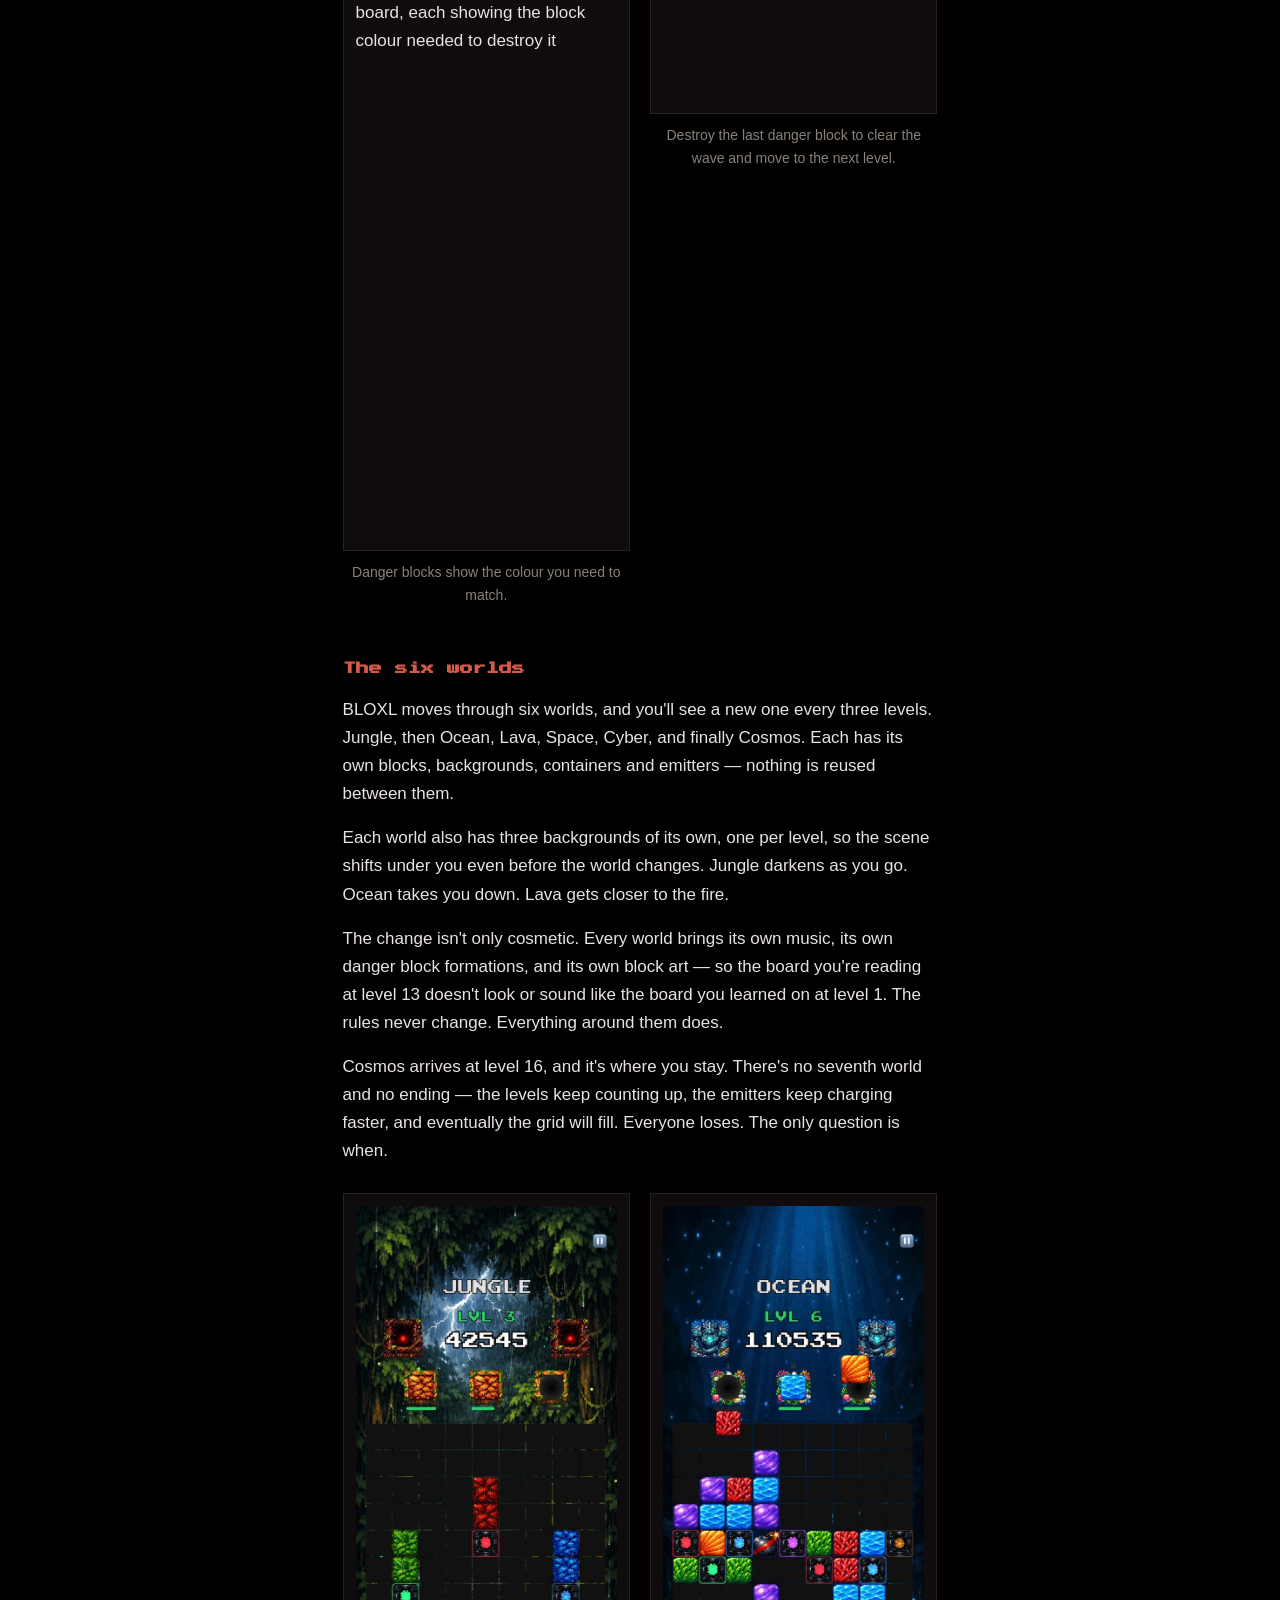
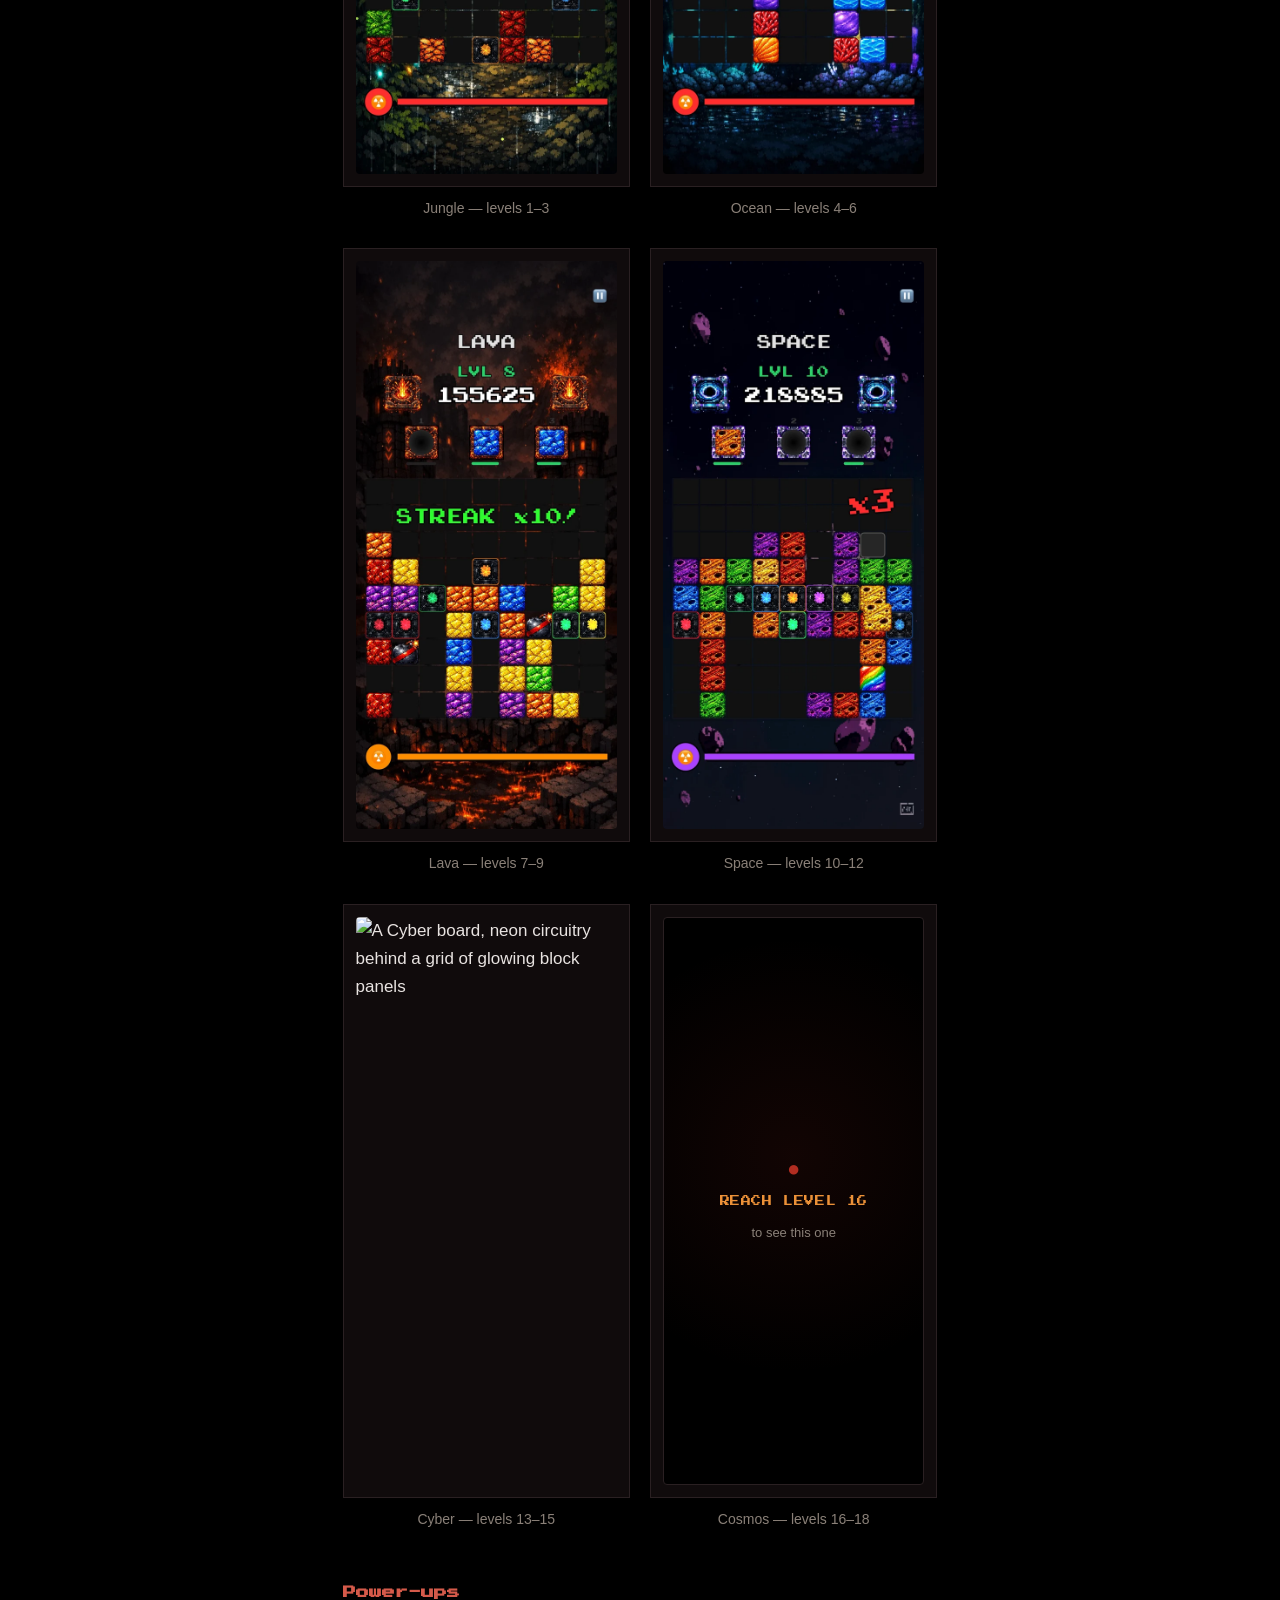
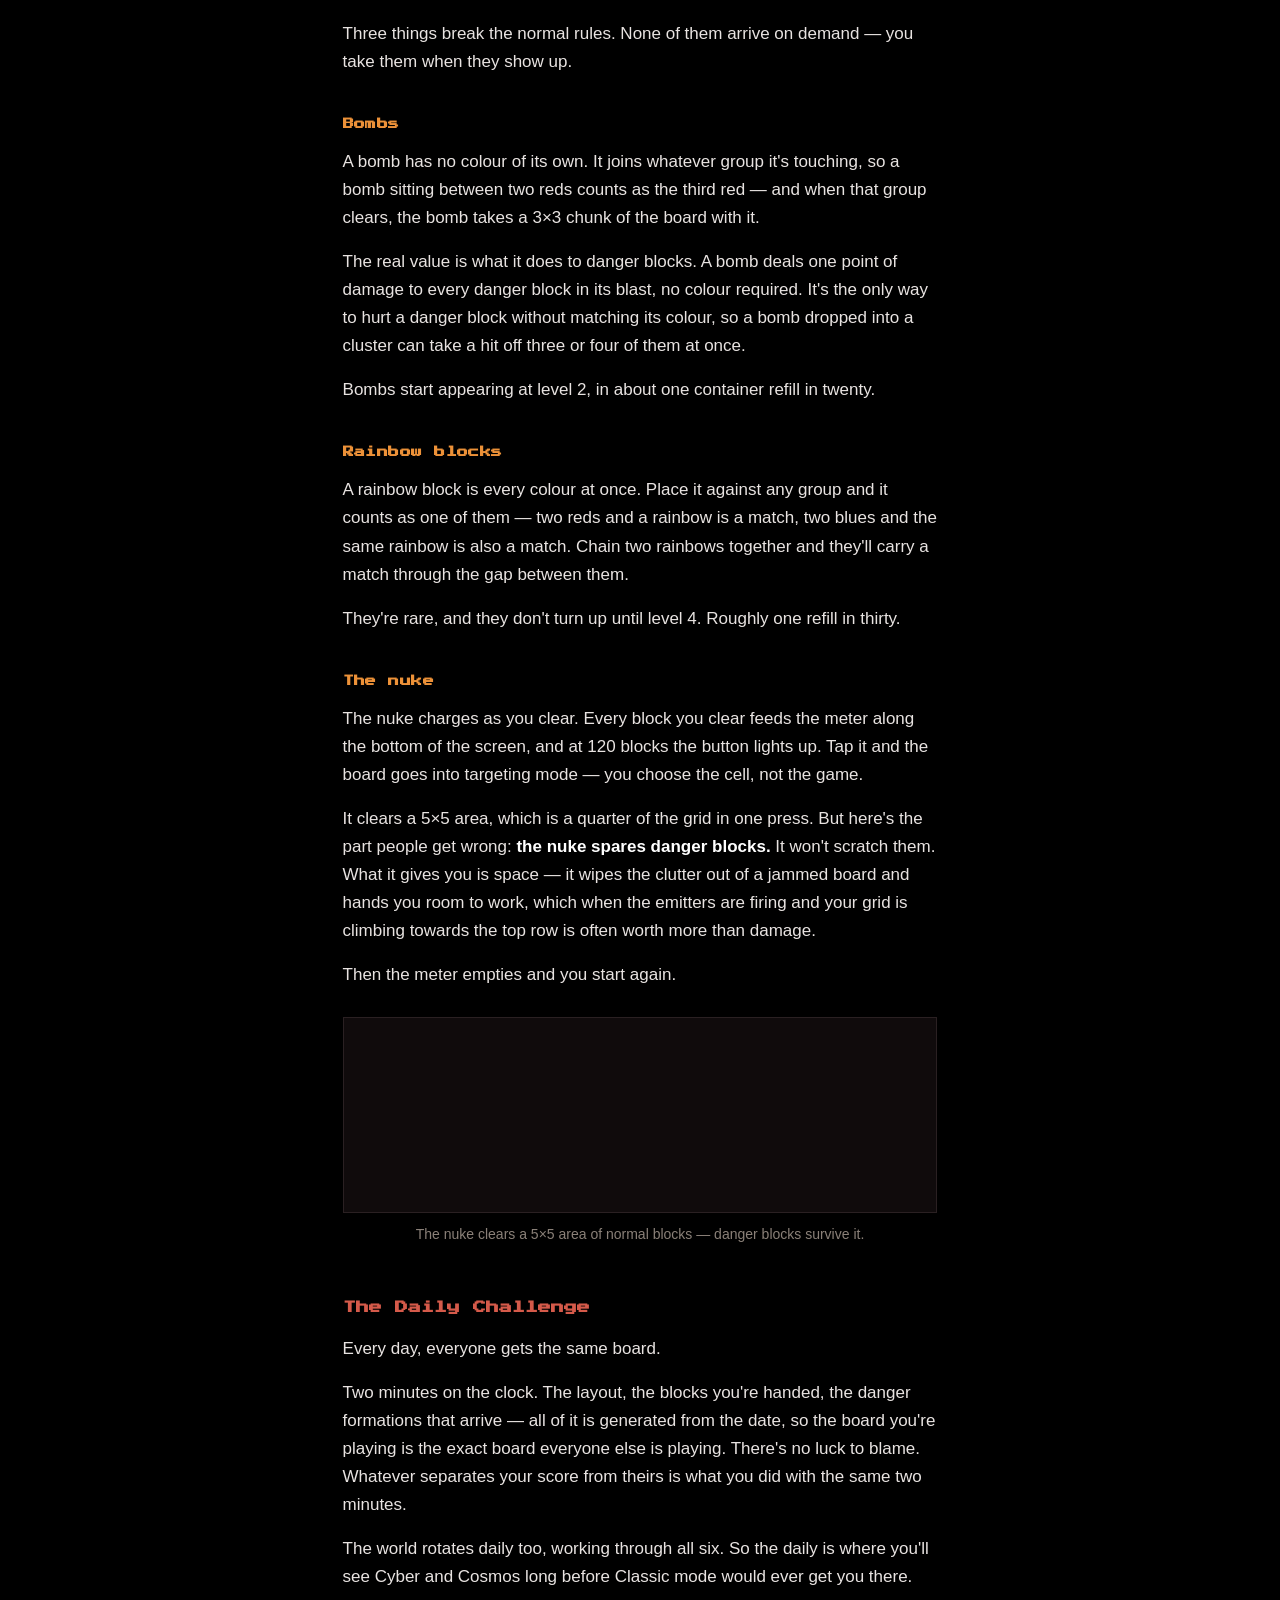
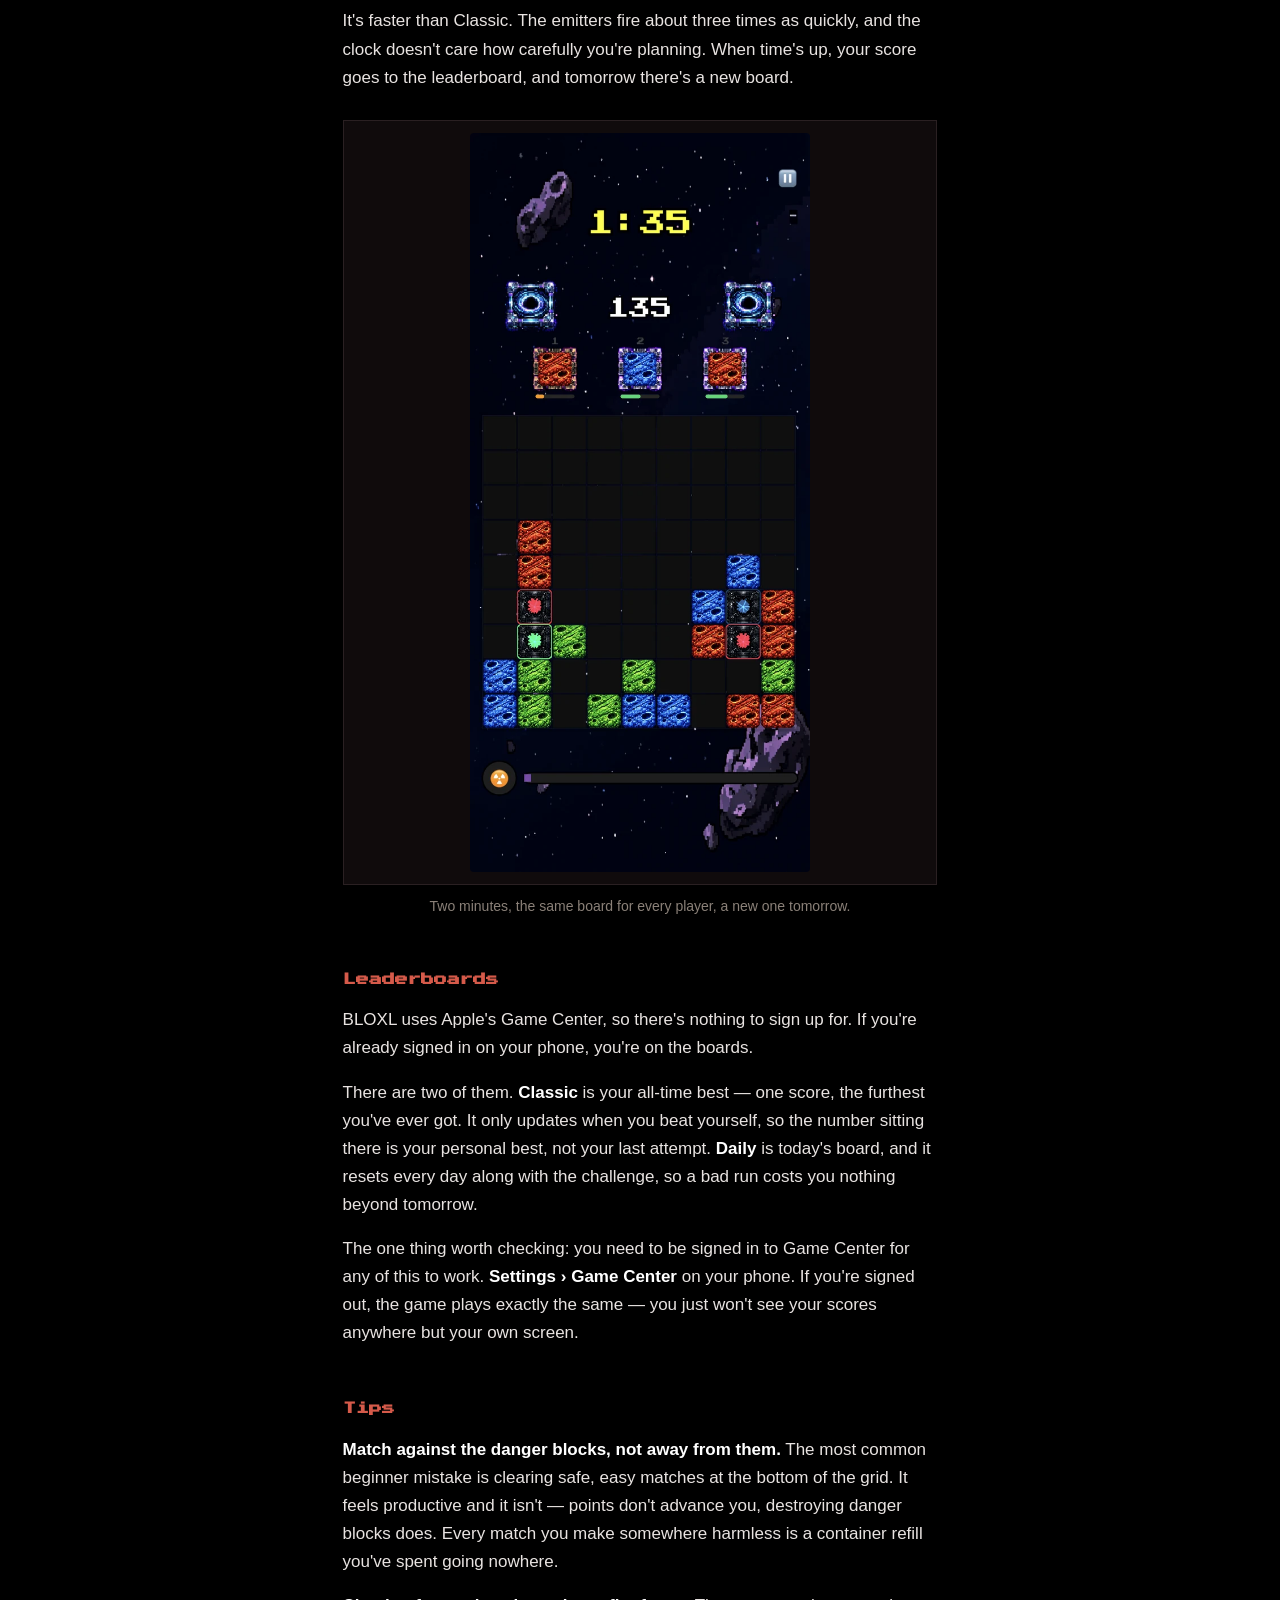
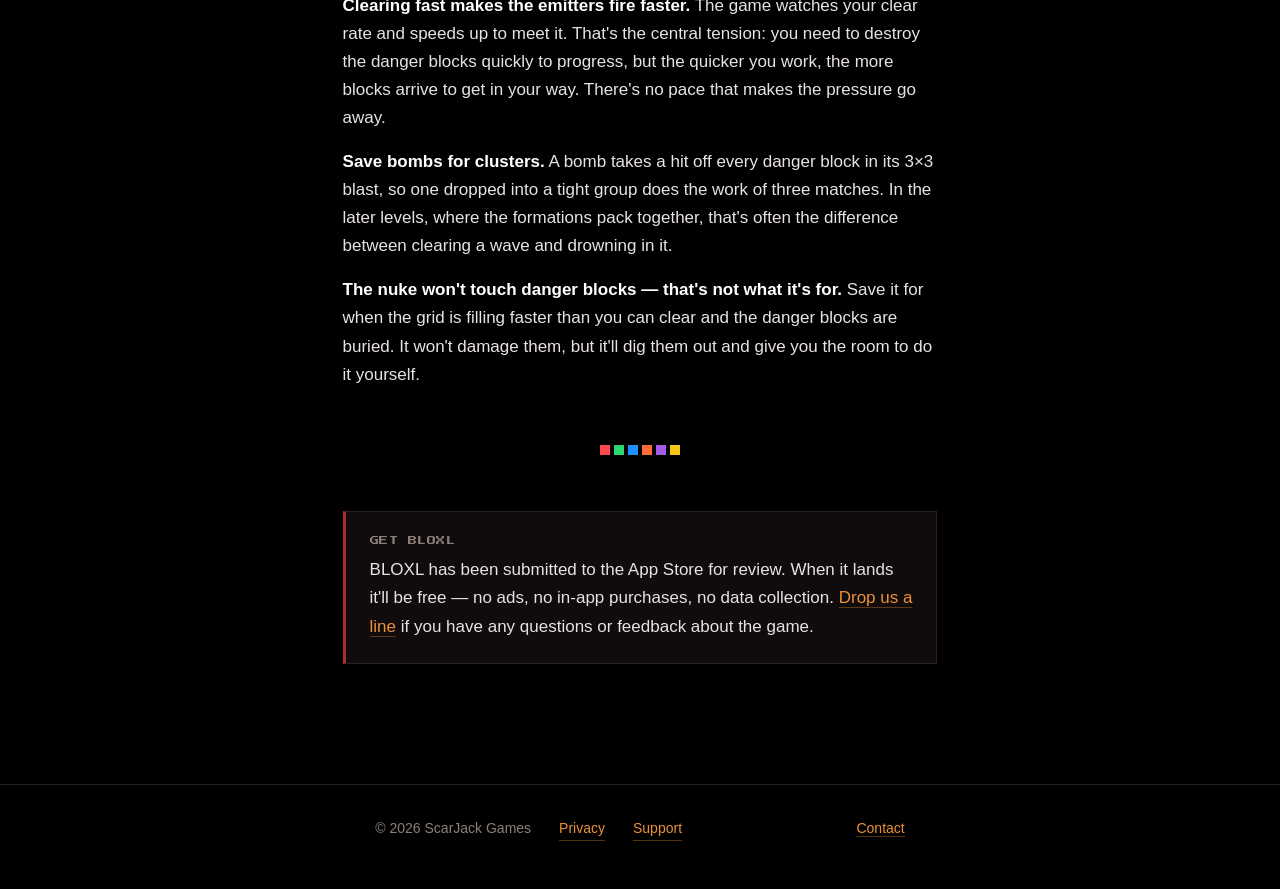
==== commit 99da6c4c: "Update bloxl.html" ====
--- a/bloxl.html
+++ b/bloxl.html
@@ -278,7 +278,7 @@
        ============================================================ -->
   <div class="card">
     <span class="label">GET BLOXL</span>
-    <p>BLOXL has been submitted to the App Store for review. When it lands it'll be free &mdash; no ads, no in-app purchases, no data collection. <a href="mailto:scarjackgames@gmail.com?subject=Bloxl">Drop us a line</a> if you'd like to know when.</p>
+    <p>BLOXL has been submitted to the App Store for review. When it lands it'll be free &mdash; no ads, no in-app purchases, no data collection. <a href="mailto:scarjackgames@gmail.com?subject=Bloxl">Drop us a line</a> if you have any questions or feedback about the game.</p>
   </div>
 
 </main>
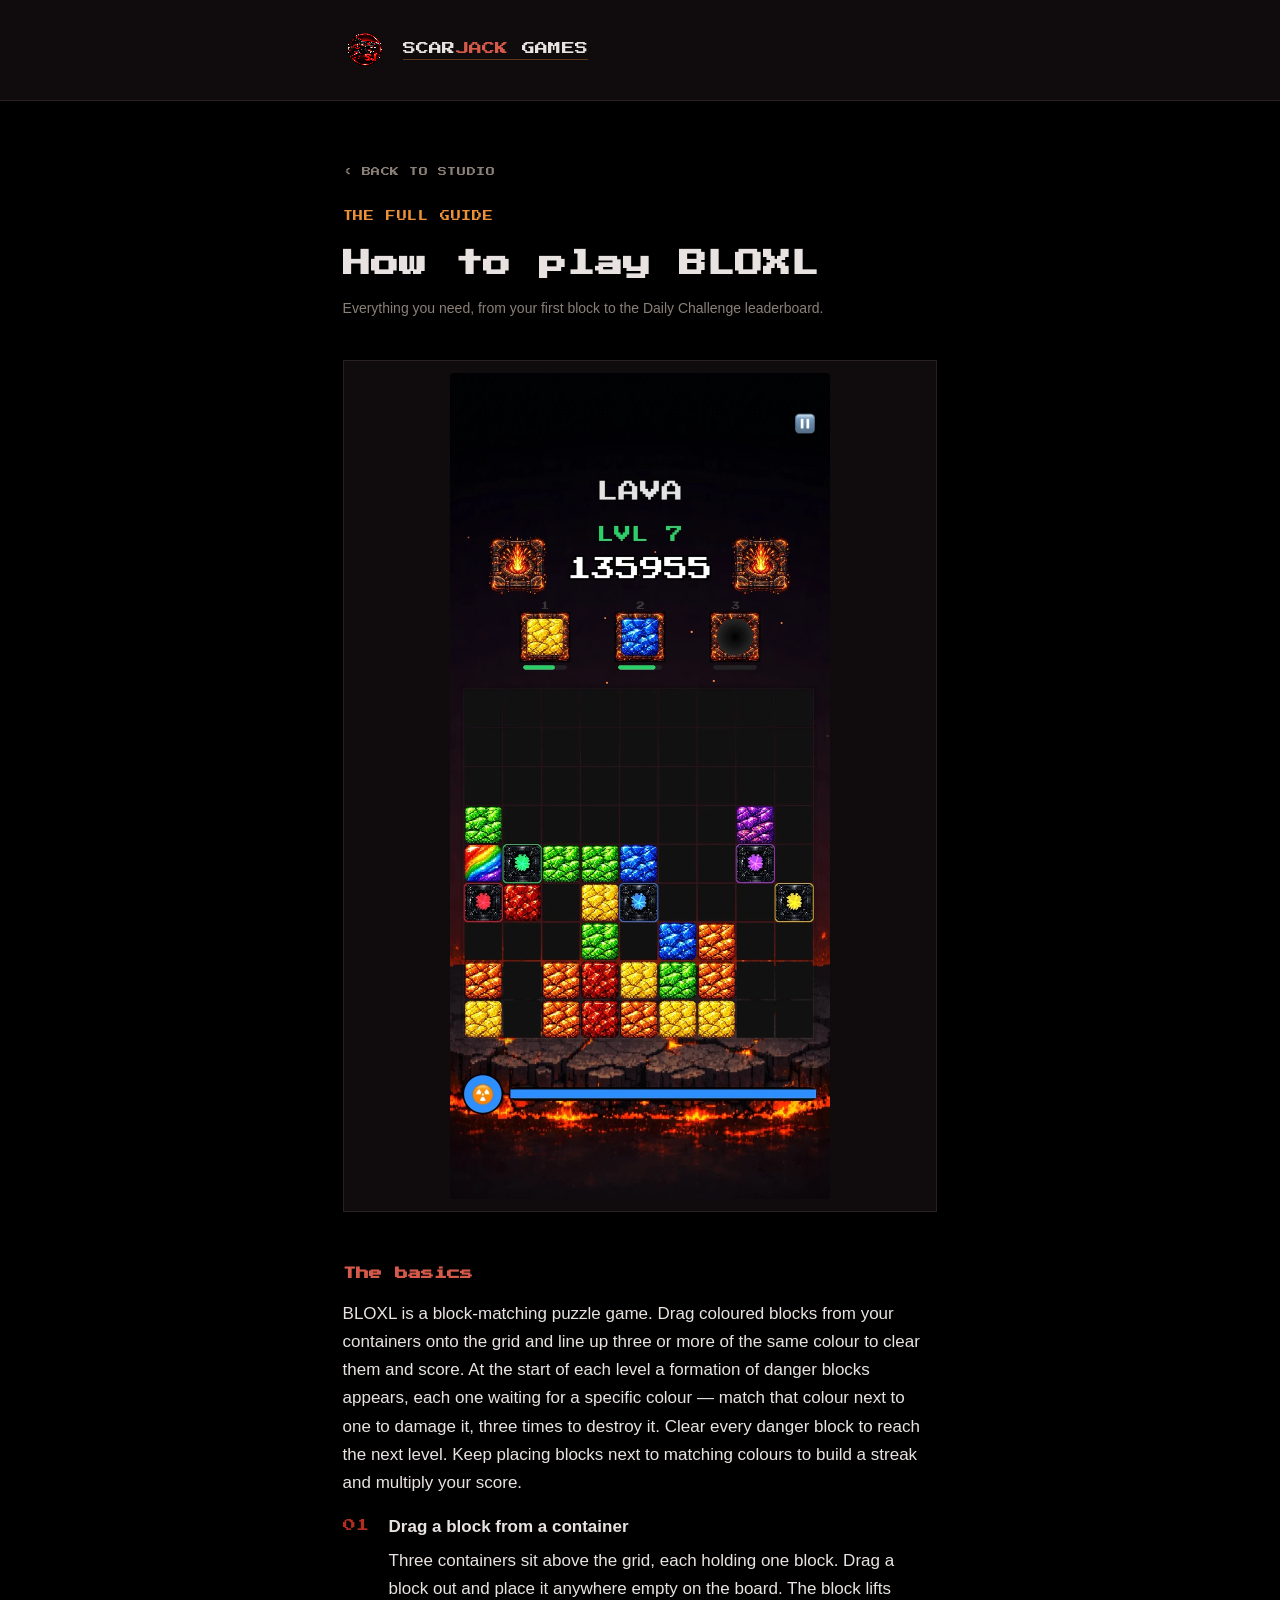
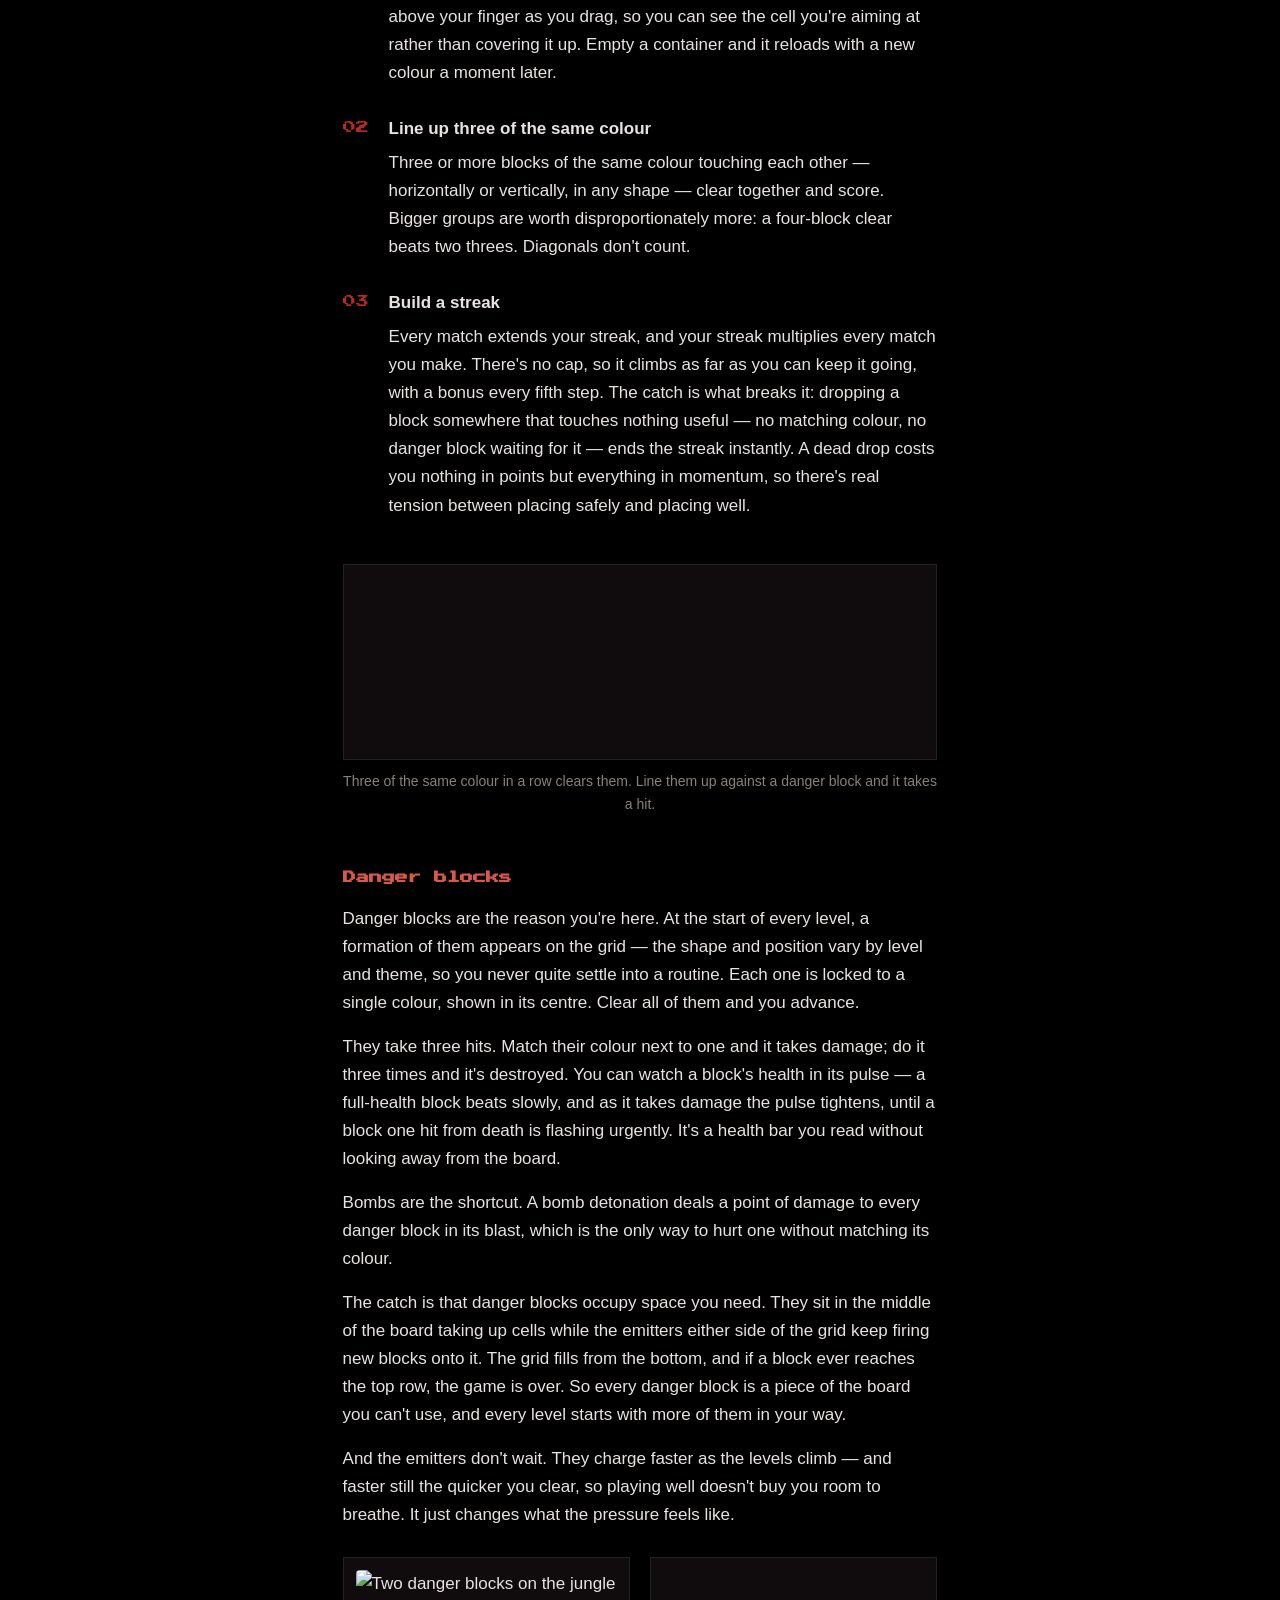
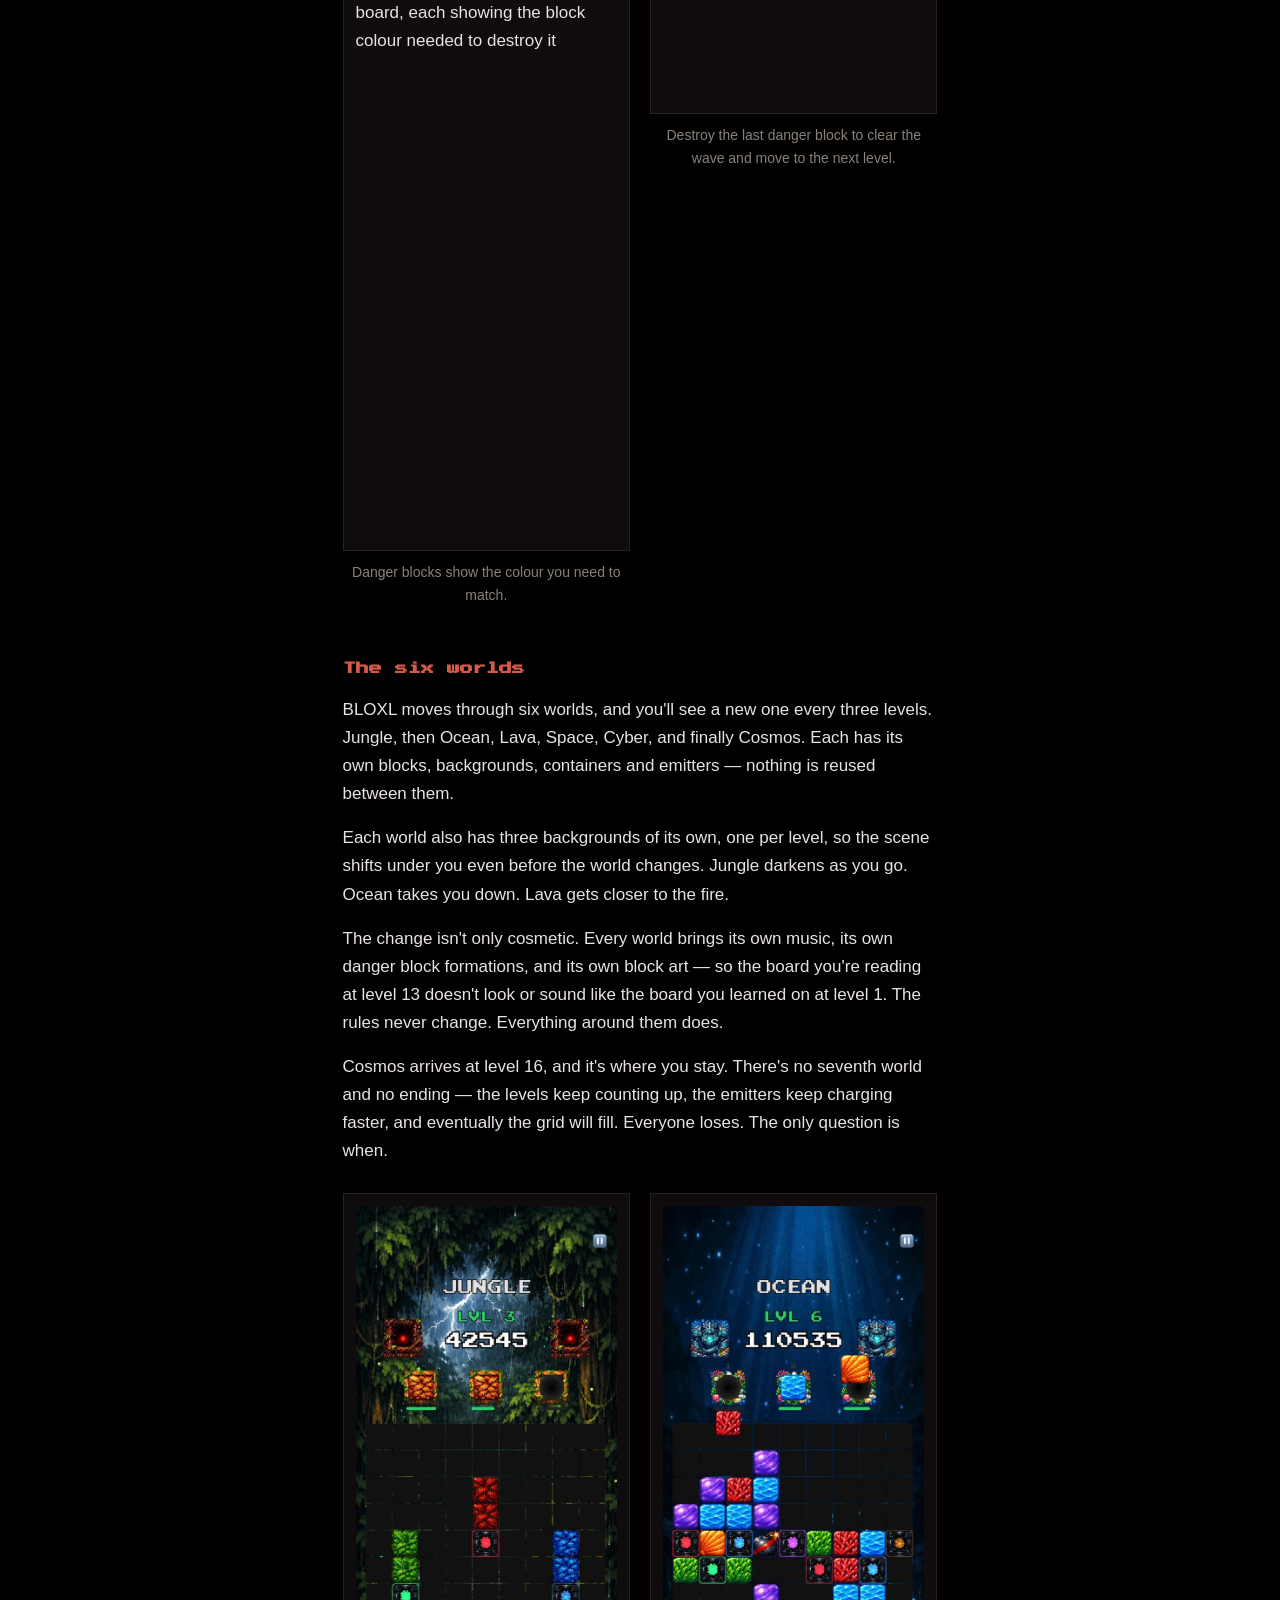
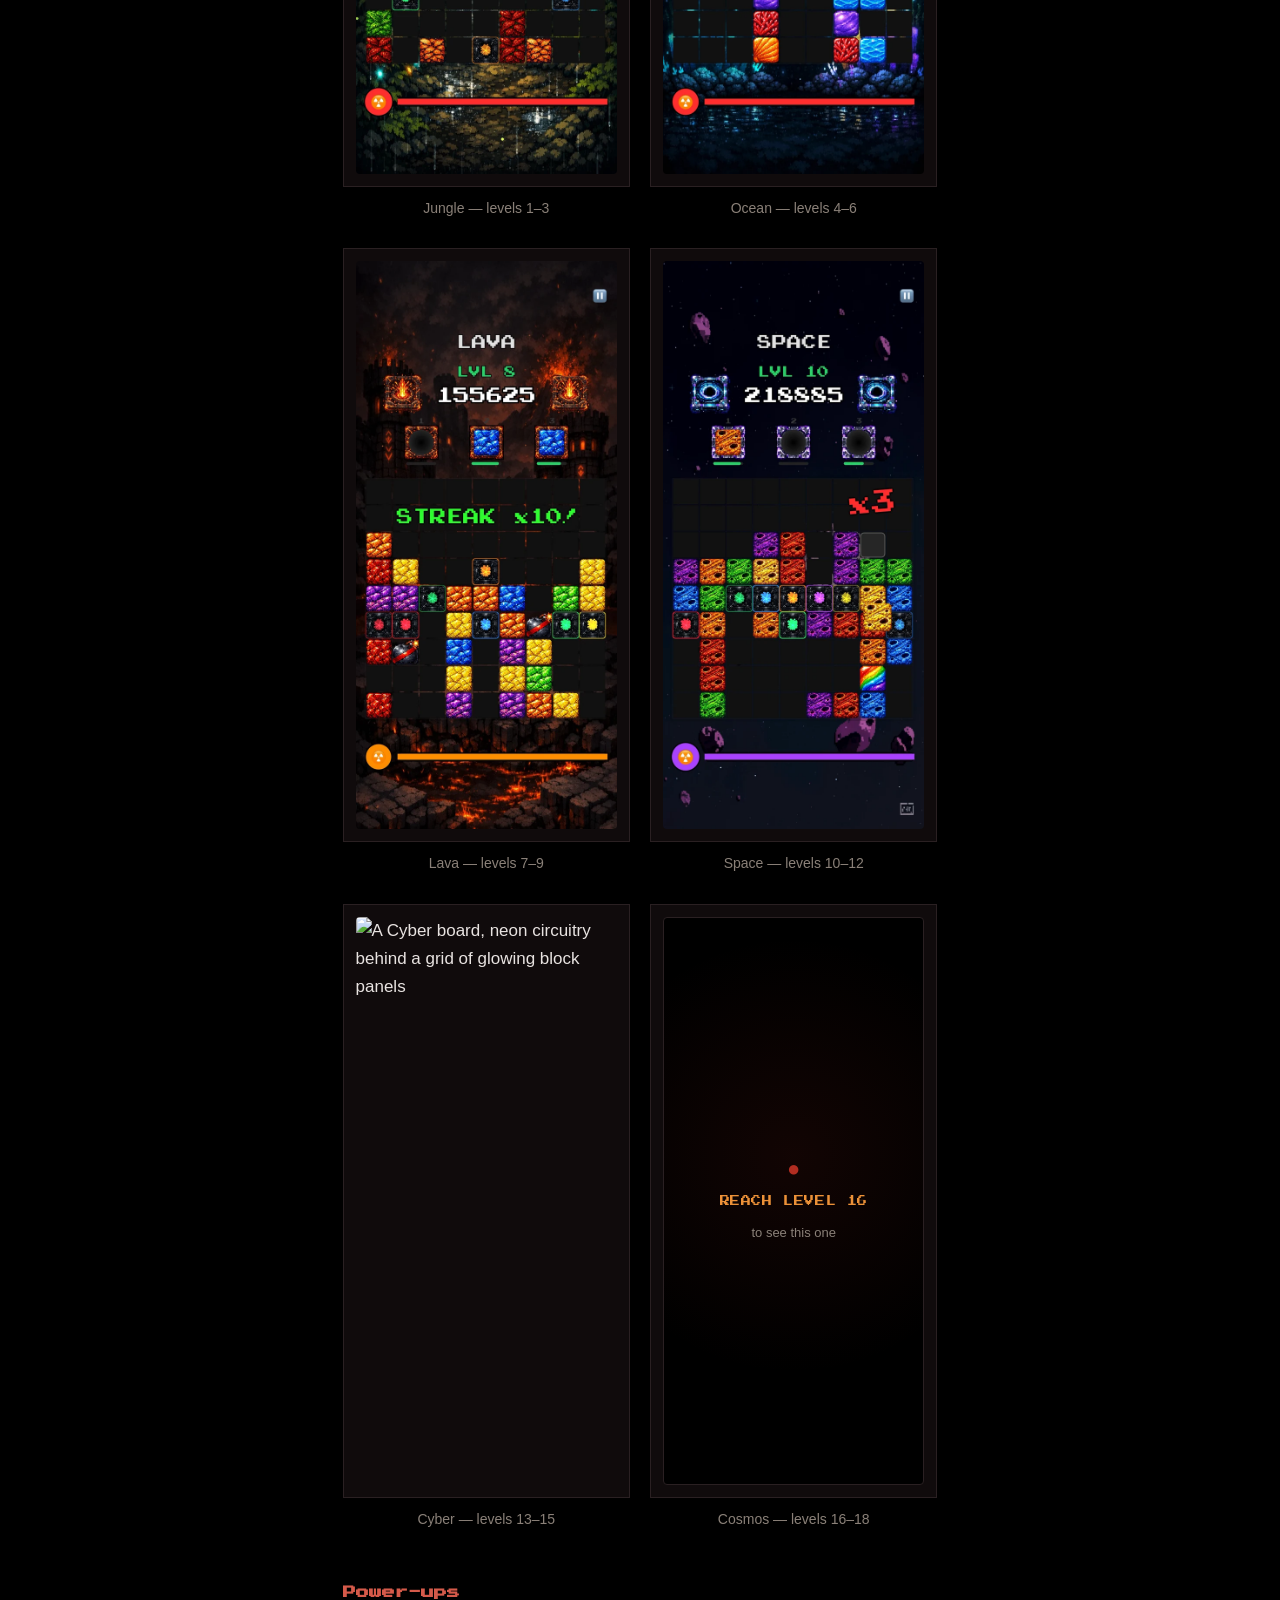
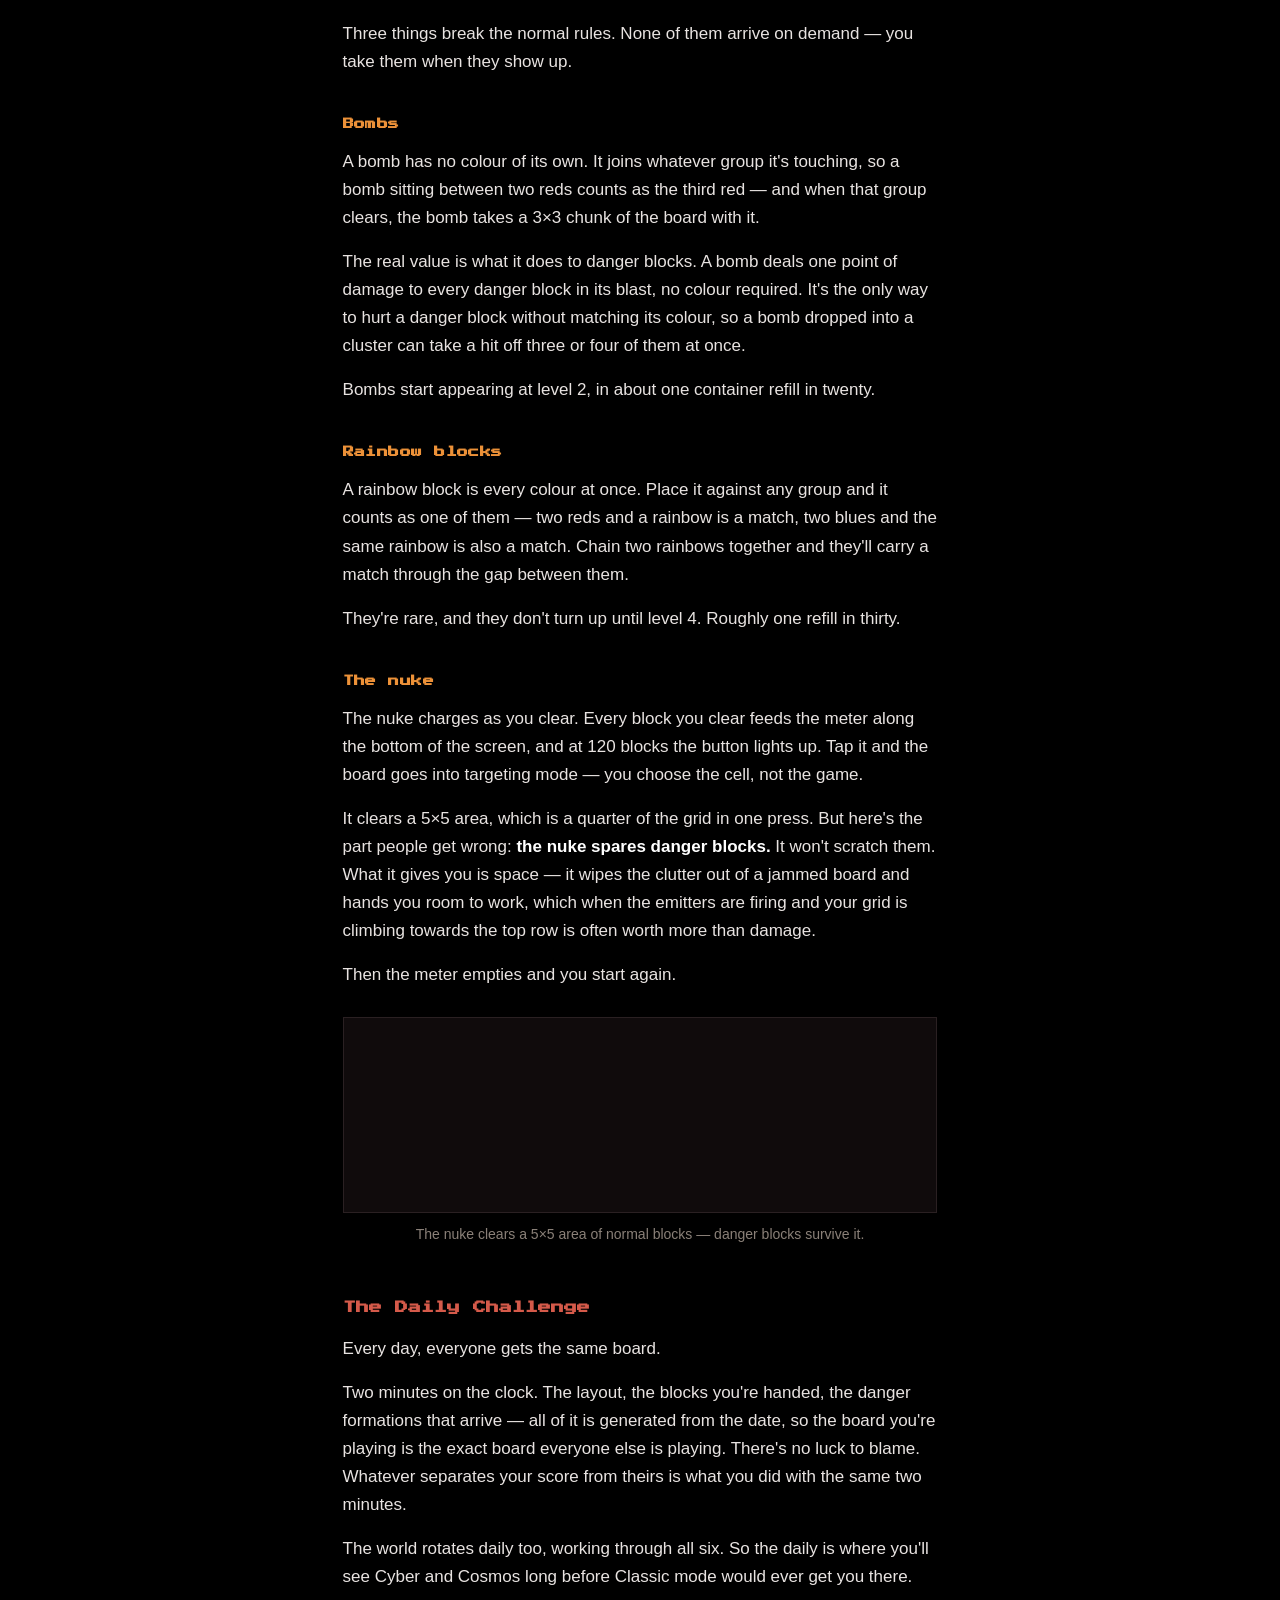
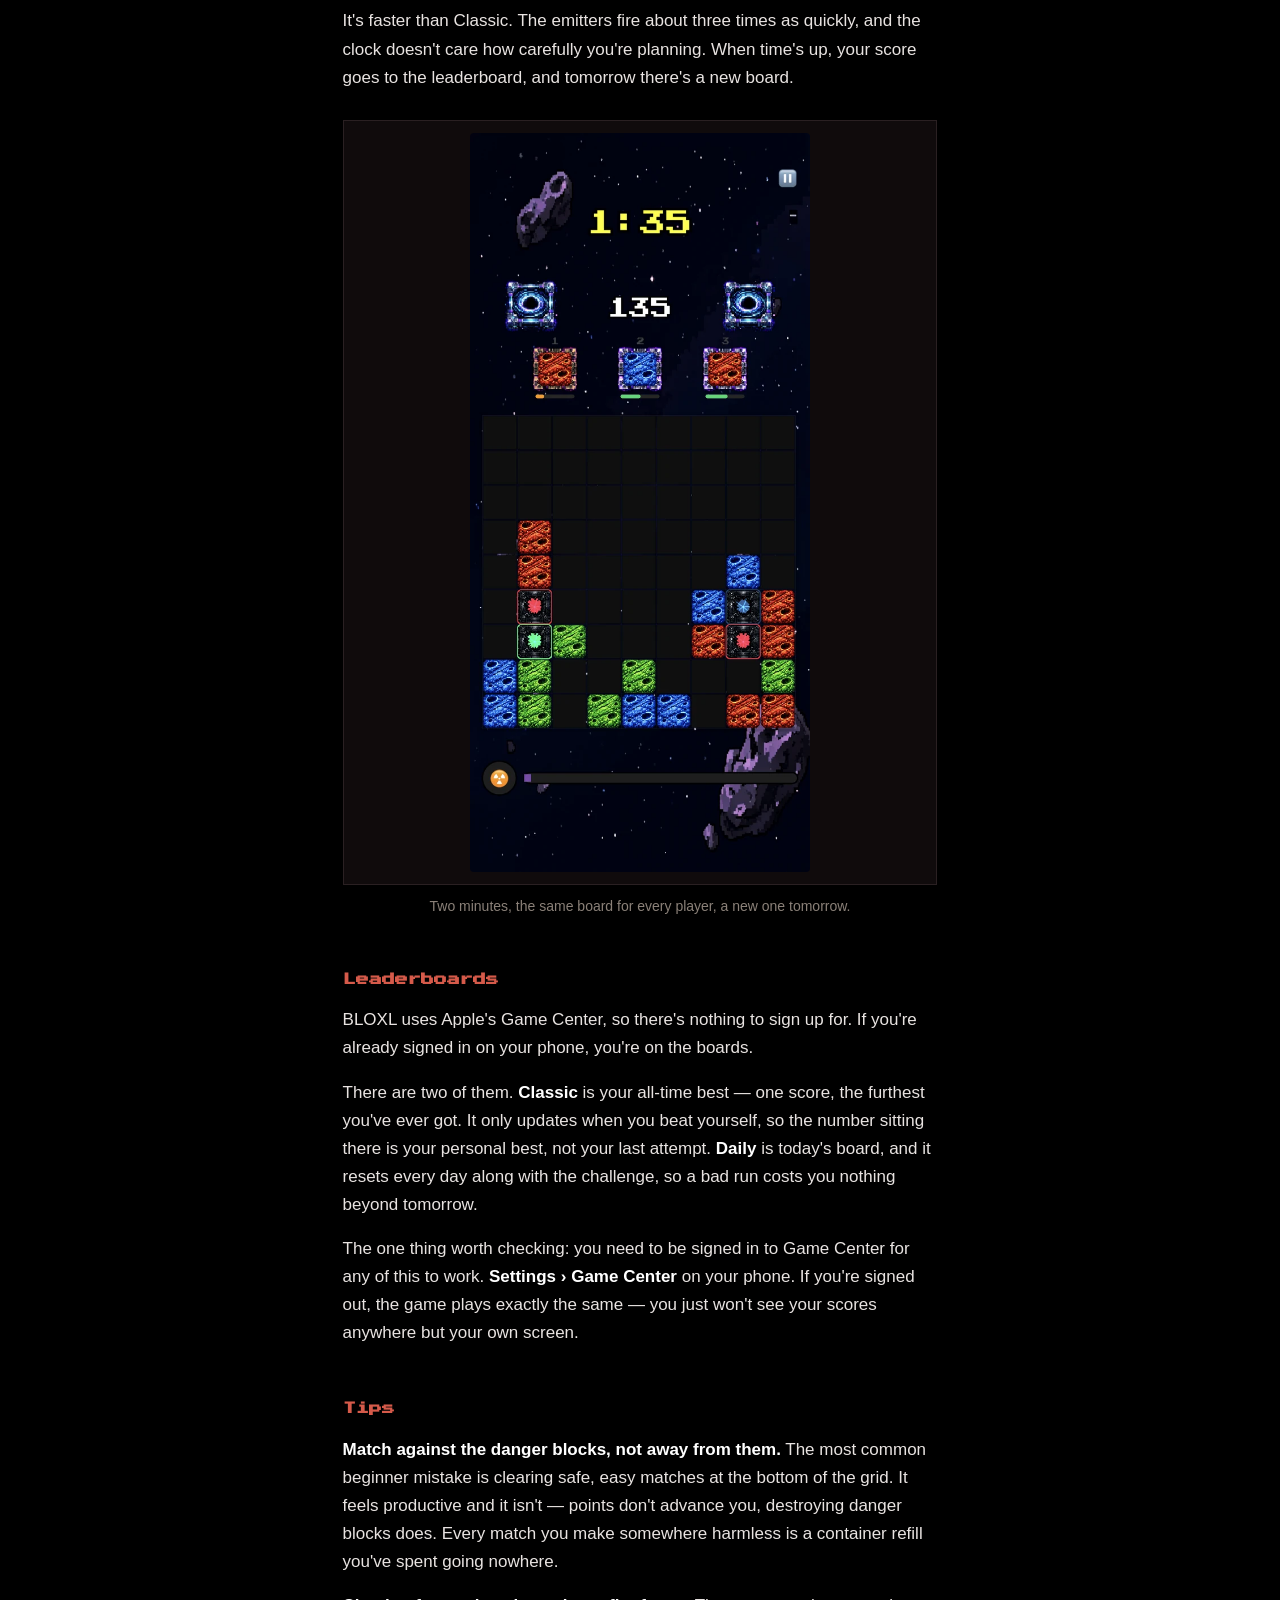
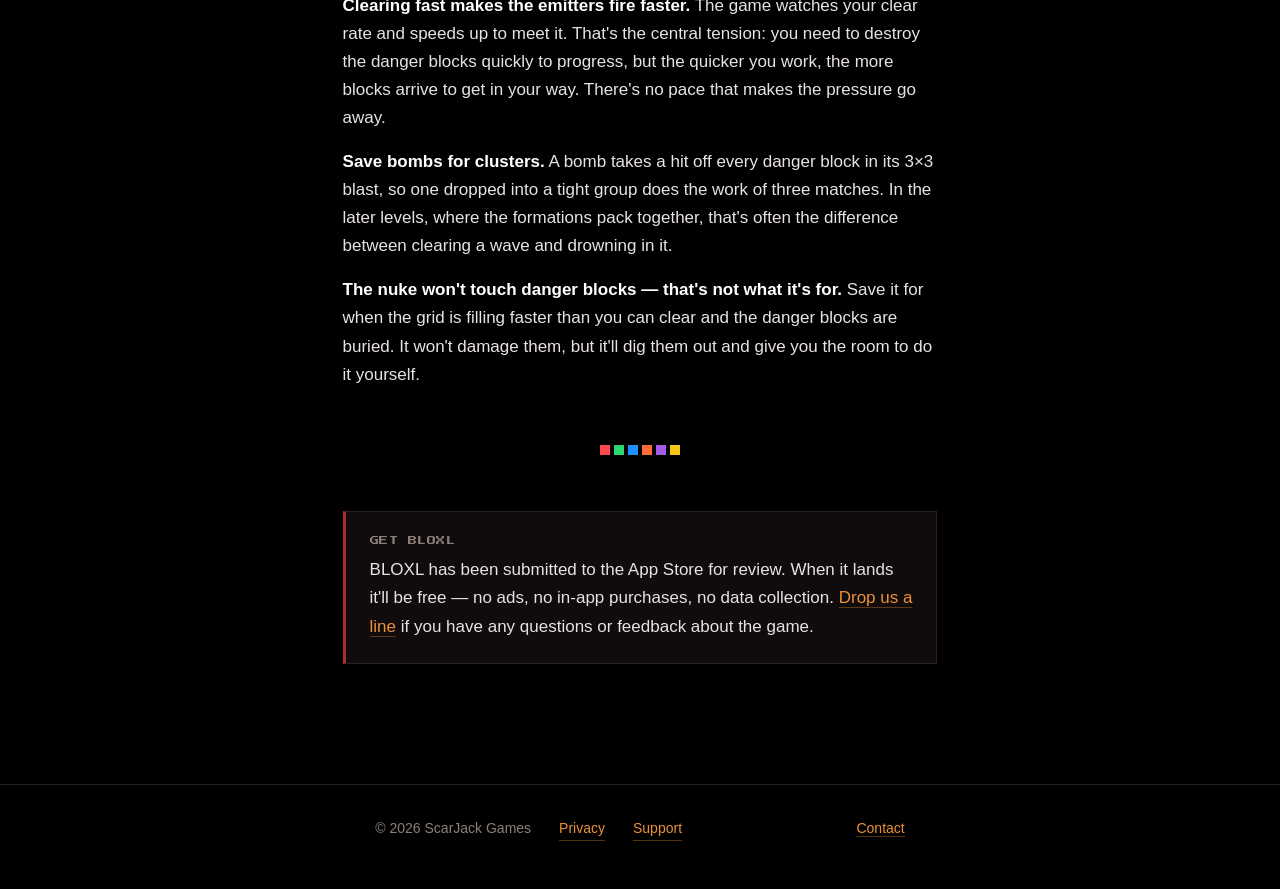
==== commit e06a0a42: "Update bloxl.html" ====
--- a/bloxl.html
+++ b/bloxl.html
@@ -24,7 +24,7 @@
 <header class="site-head">
   <div class="site-head__inner">
     <img class="mark" src="logo.png" alt="">
-    <a class="wordmark" href="index.html">SCAR<span>JACK</span></a>
+    <a class="wordmark" href="index.html">SCAR<span>JACK</span> GAMES</a>
   </div>
 </header>
 
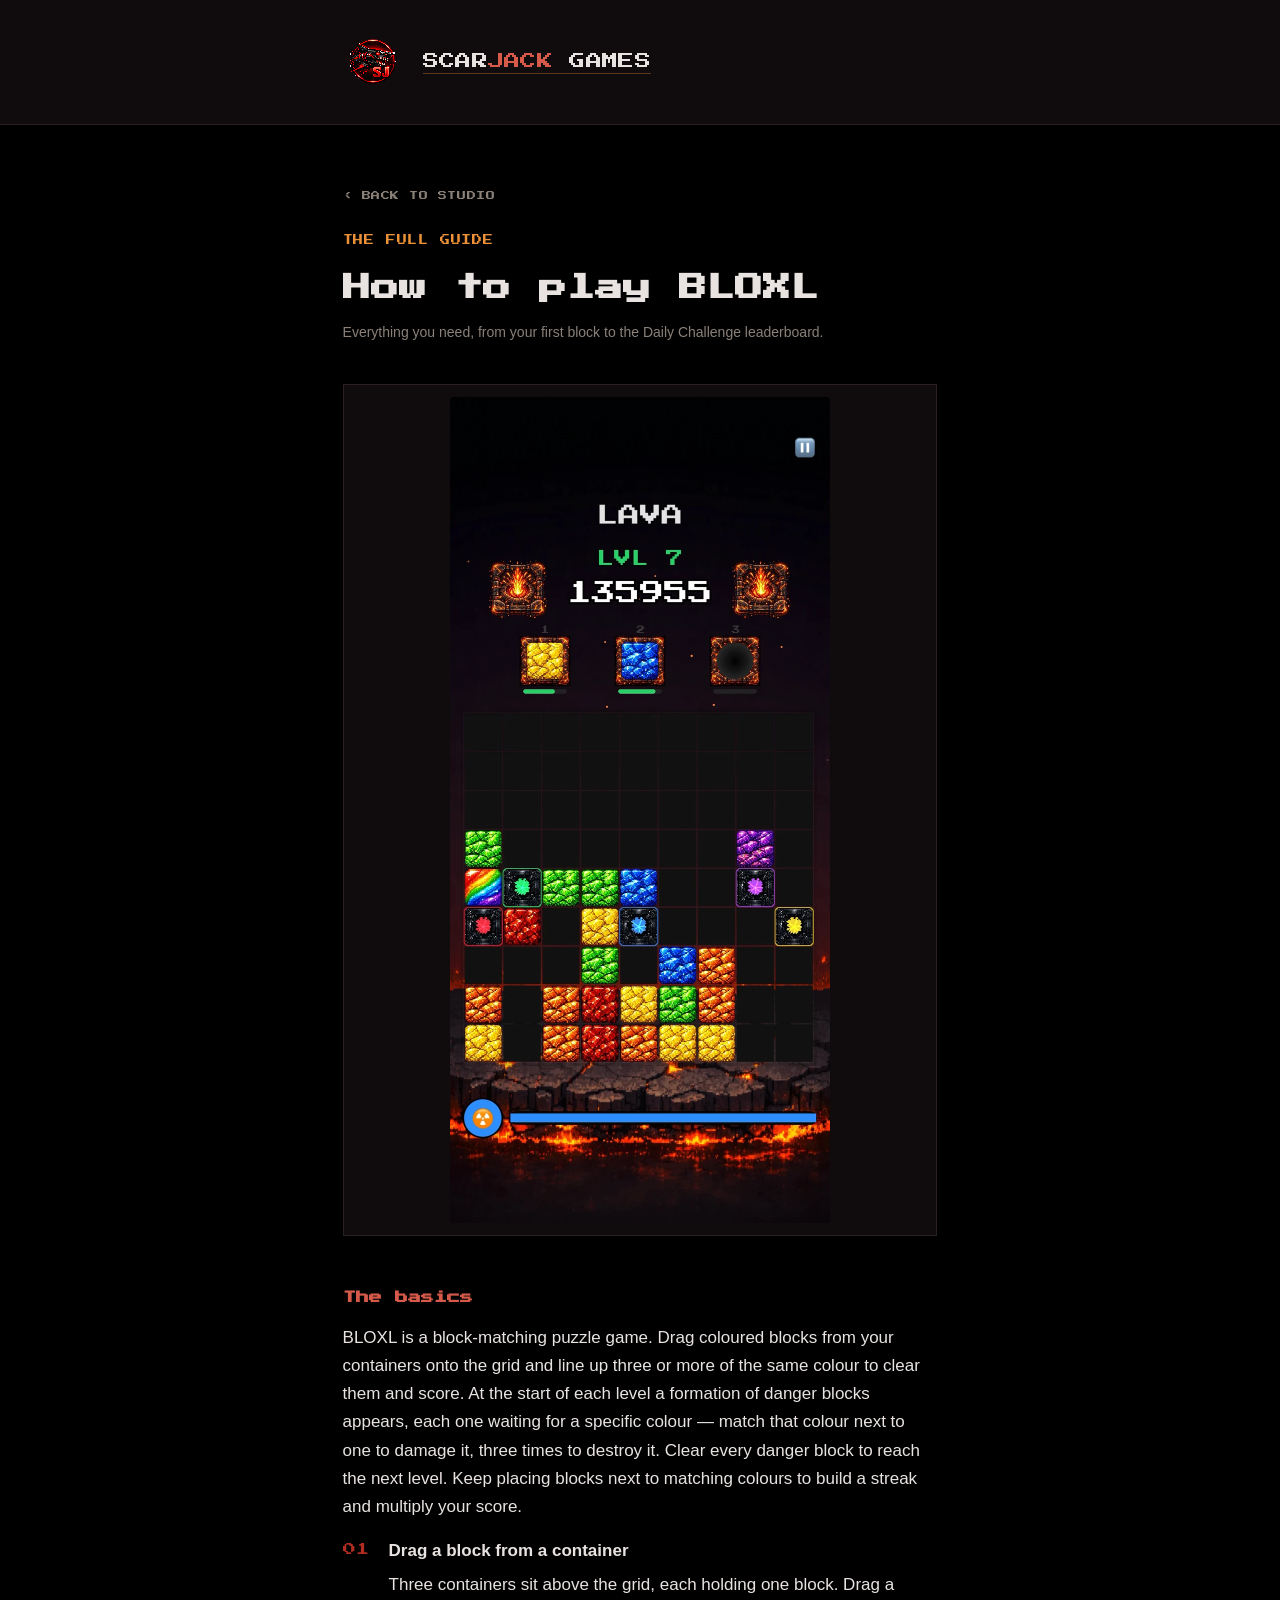
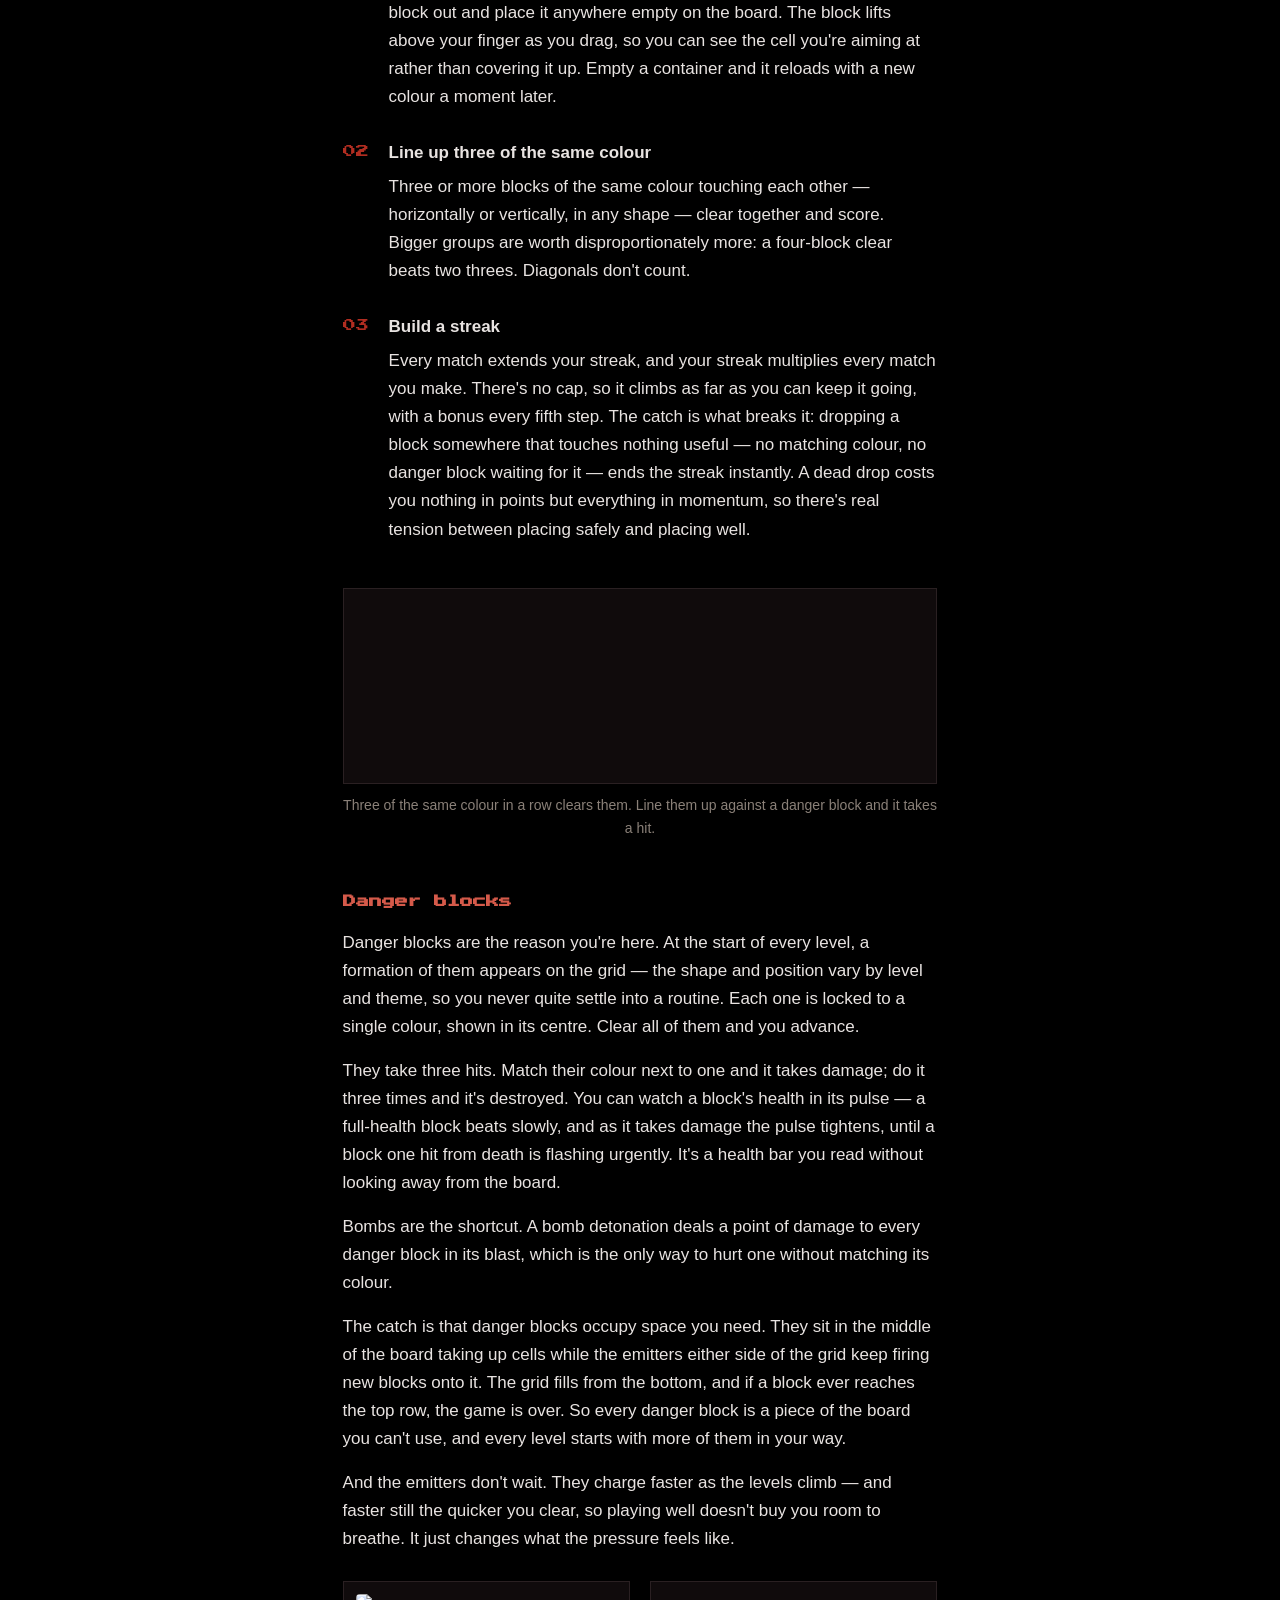
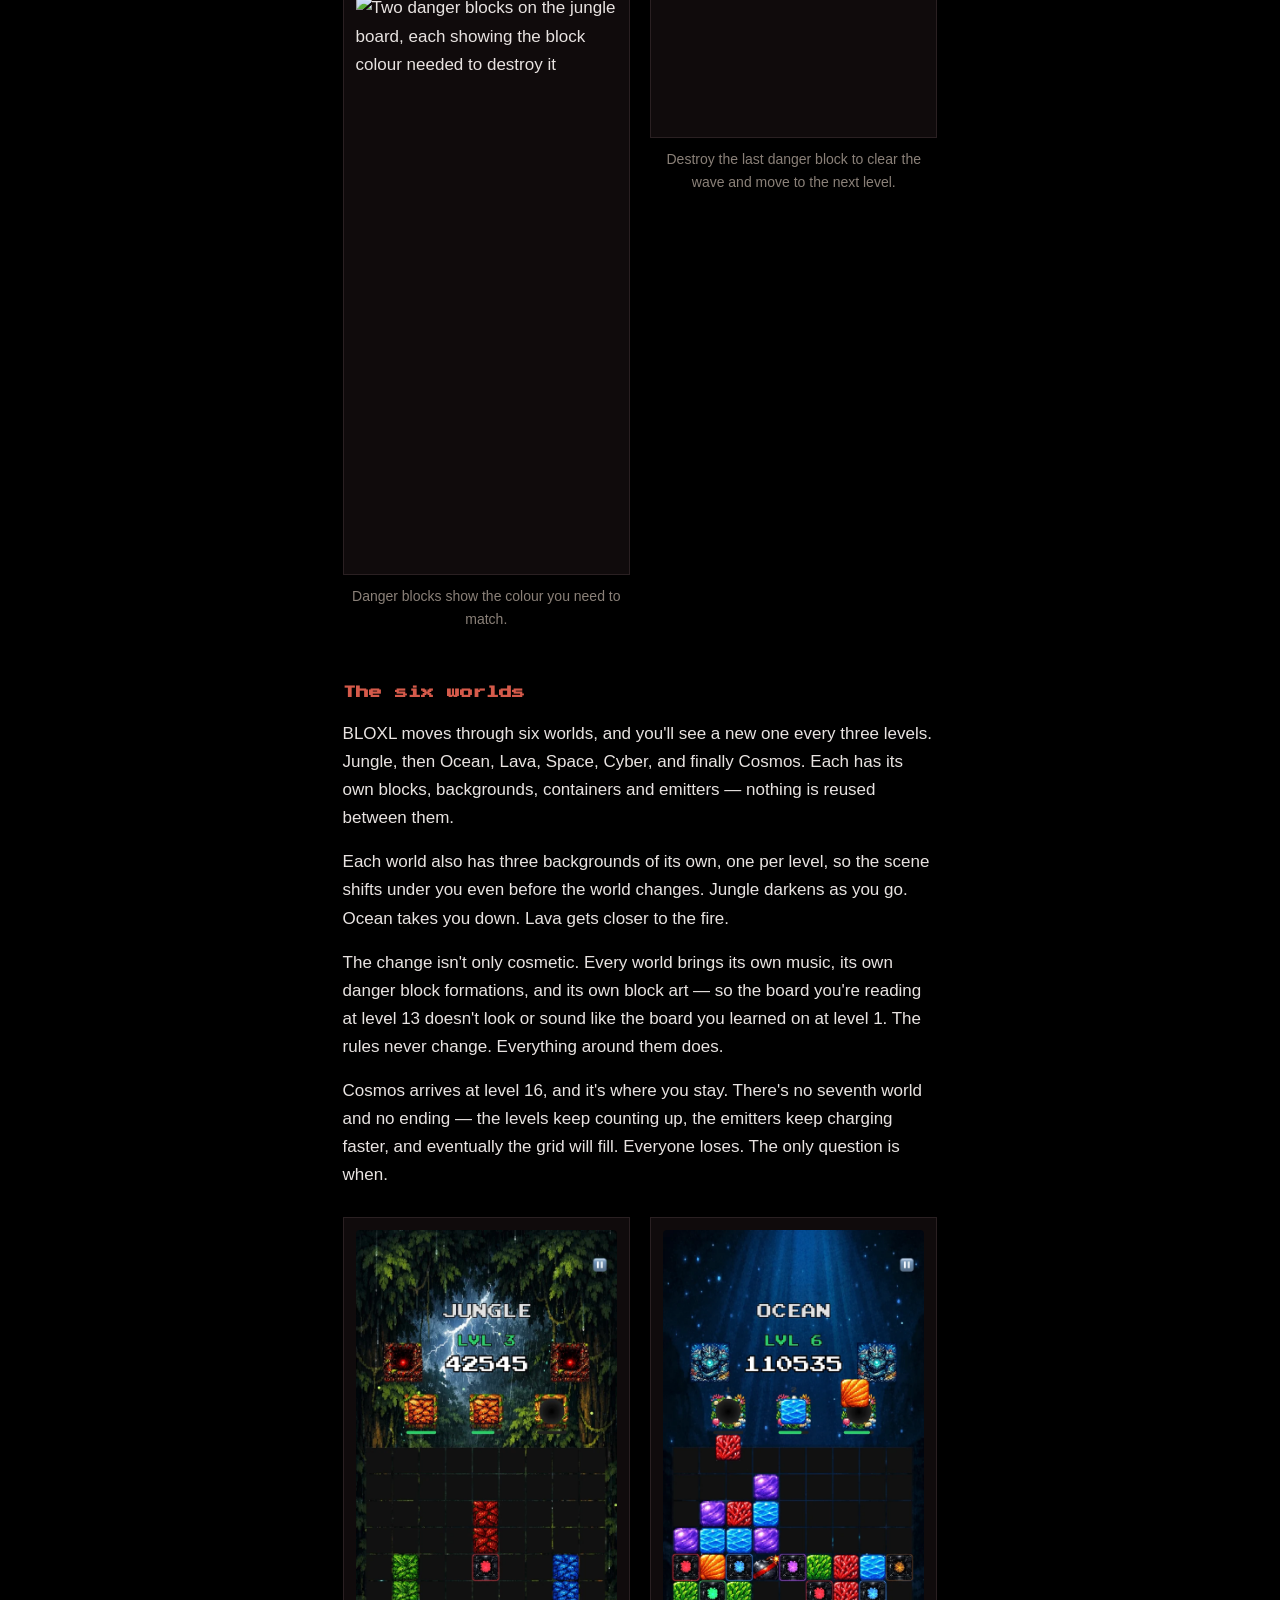
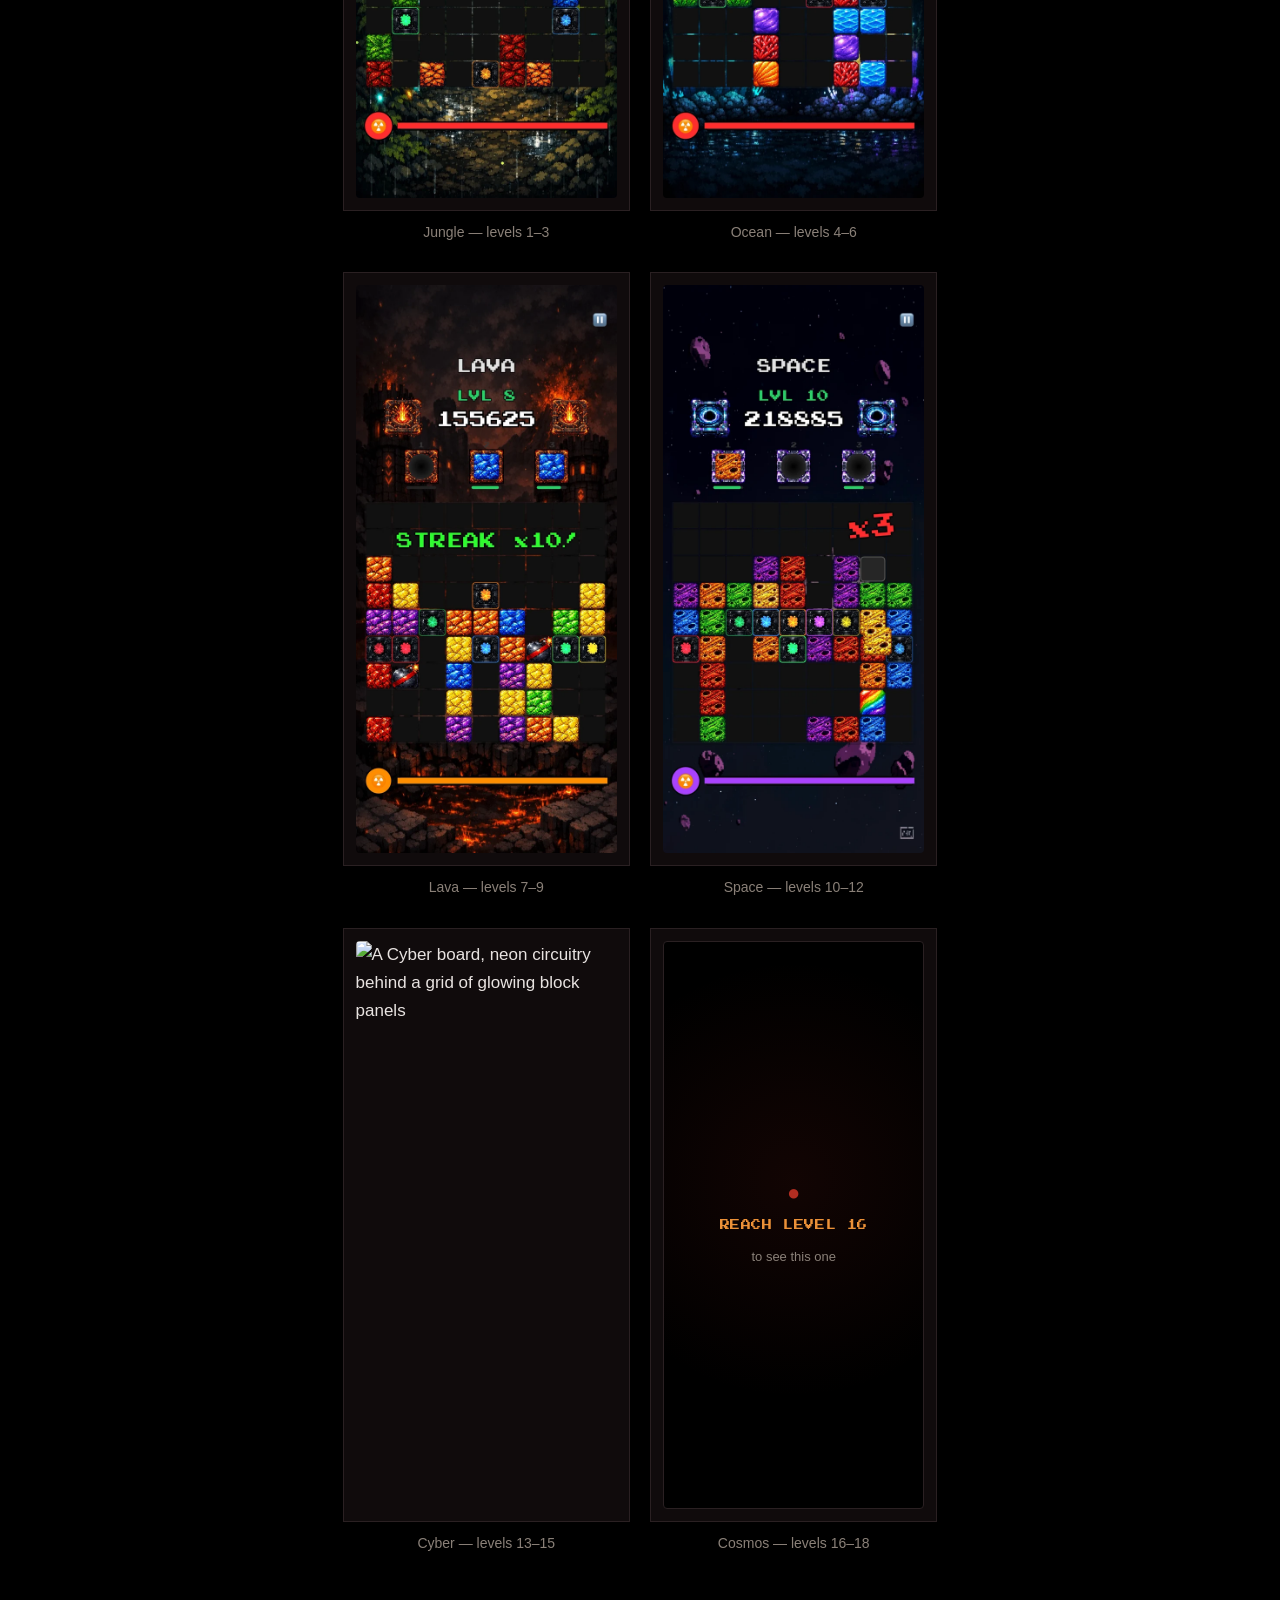
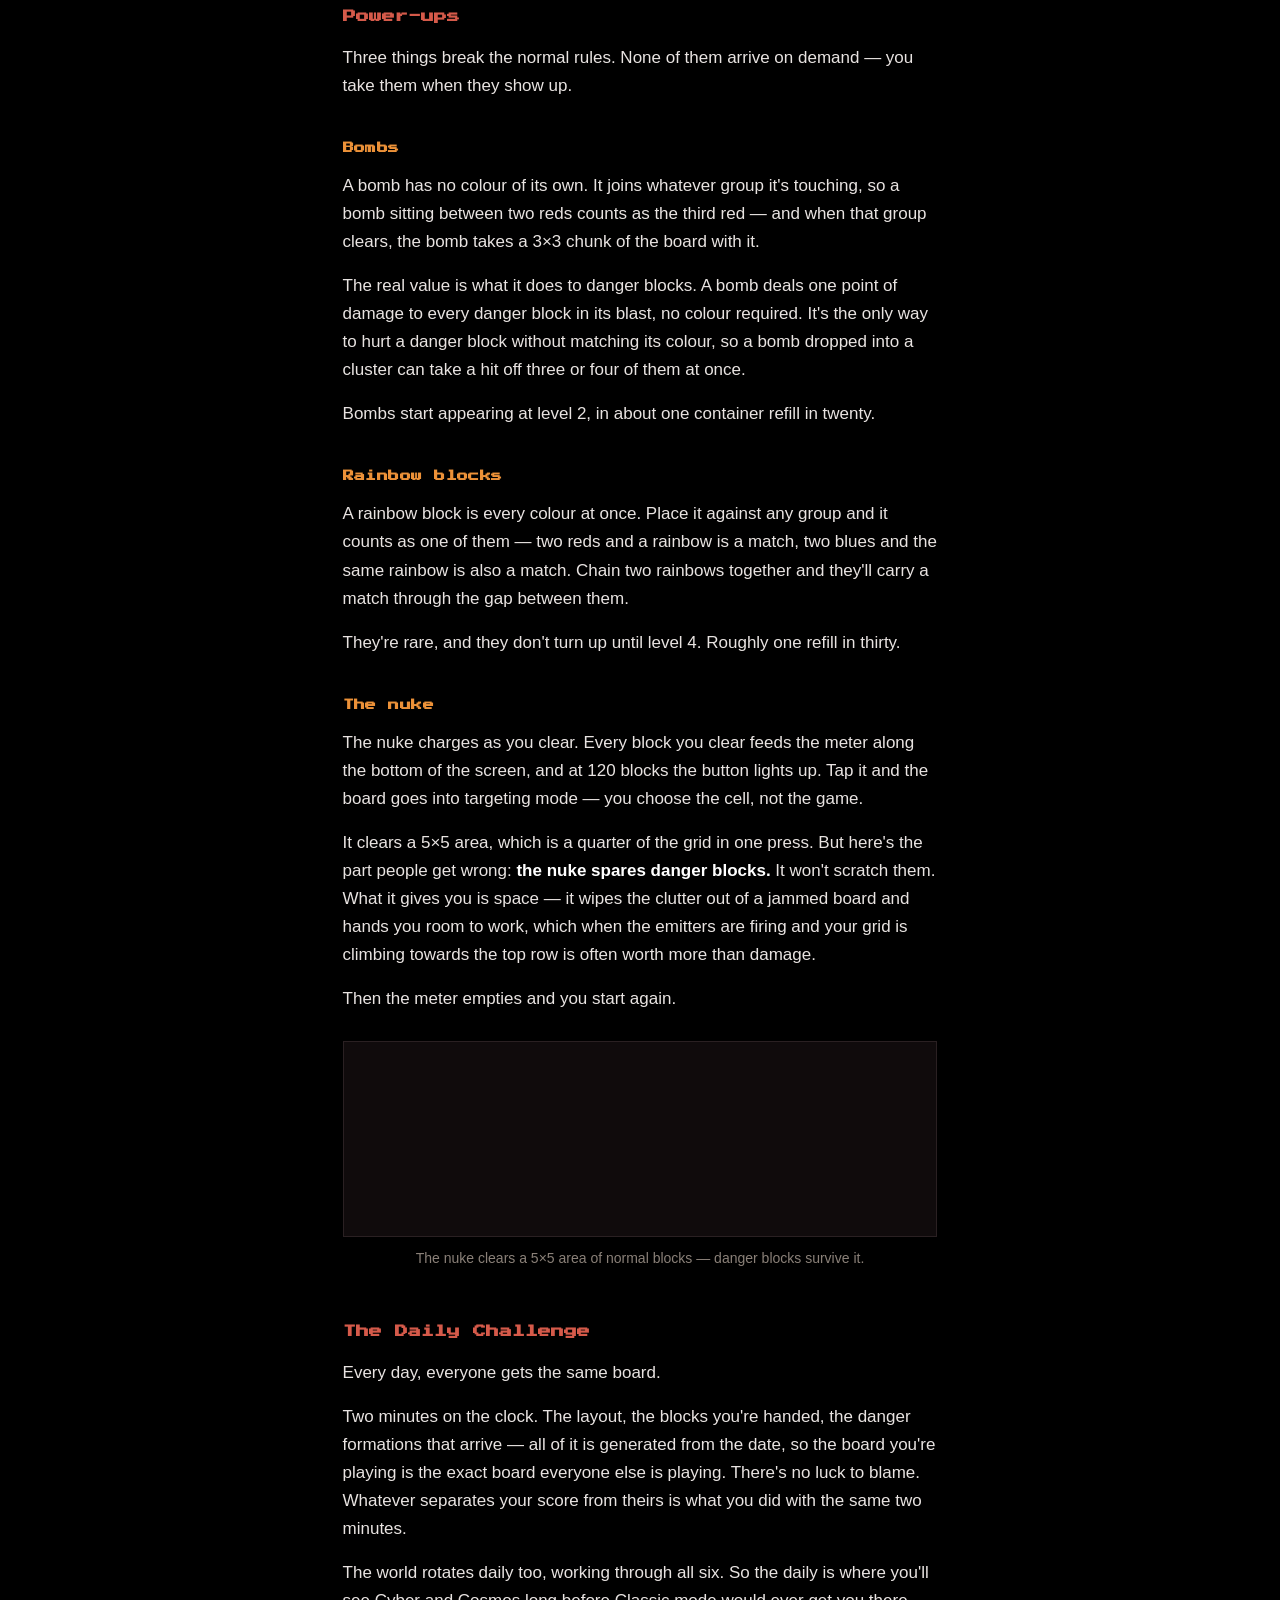
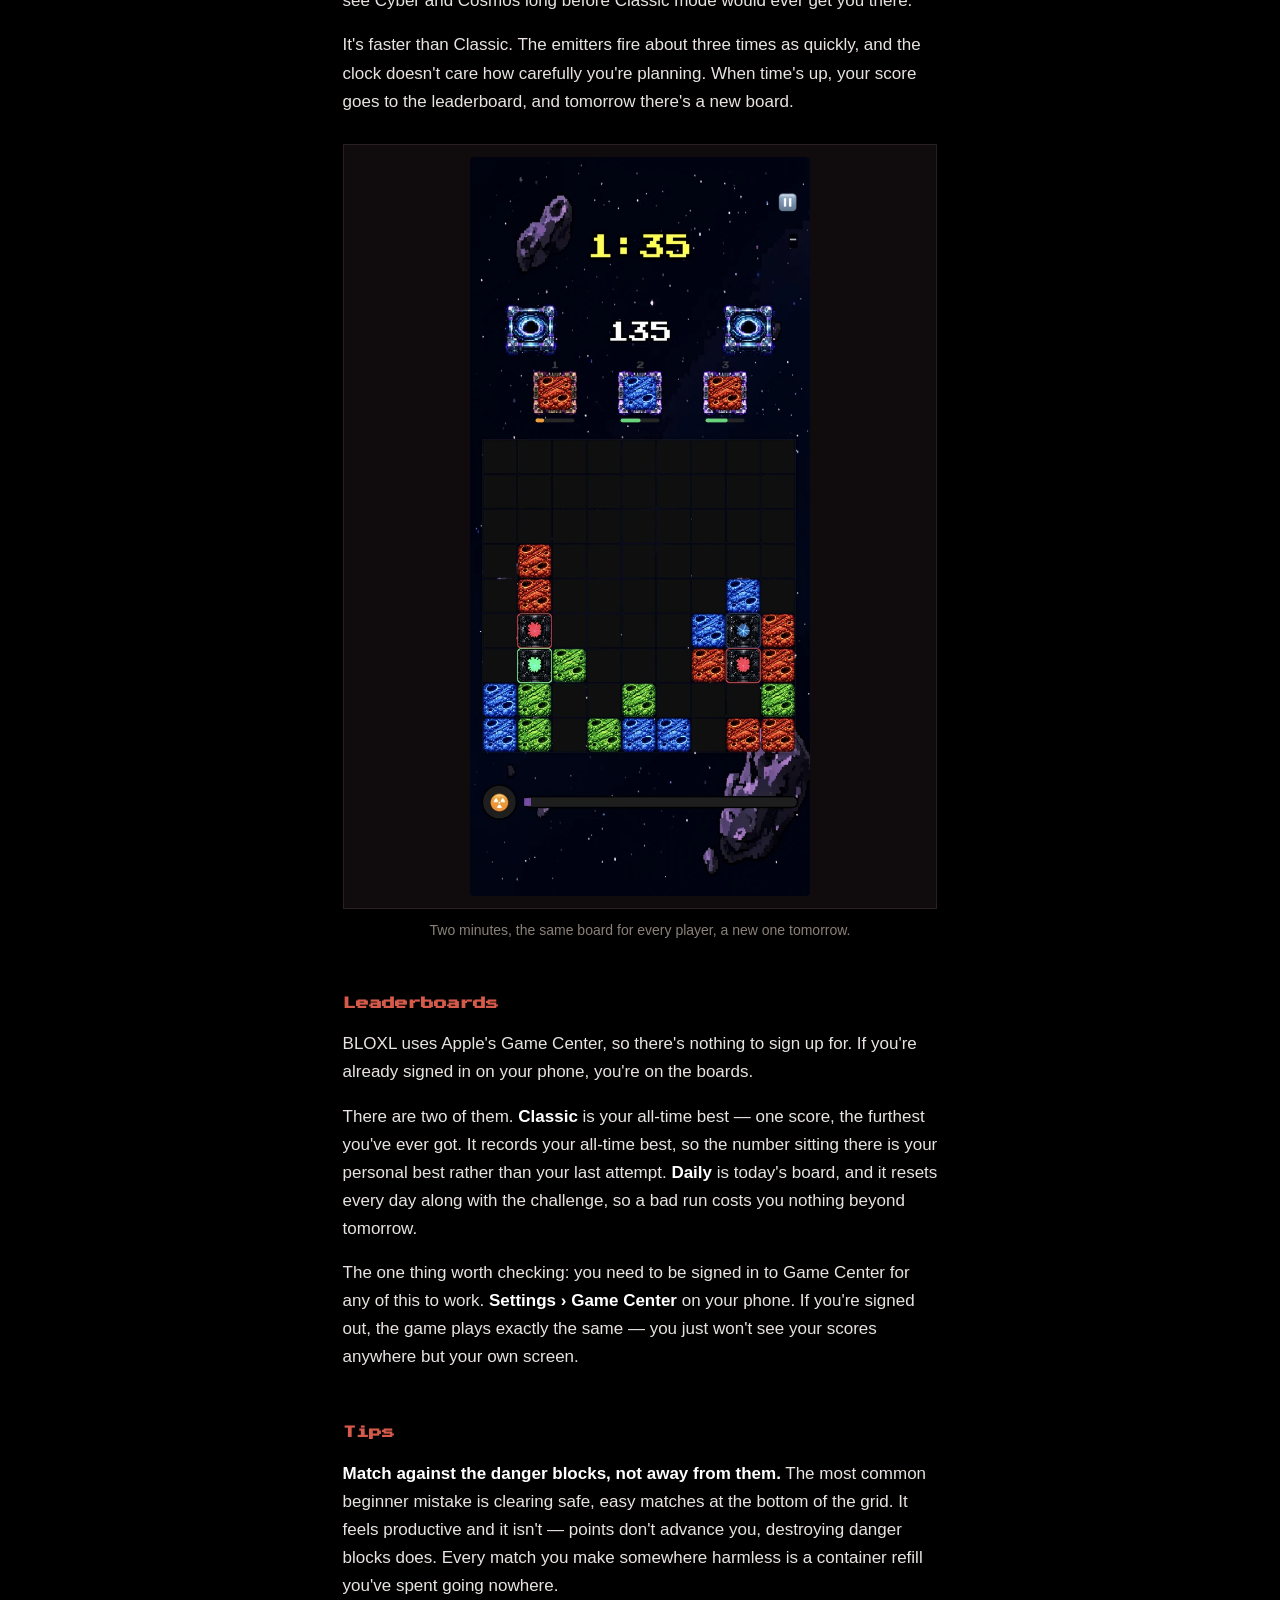
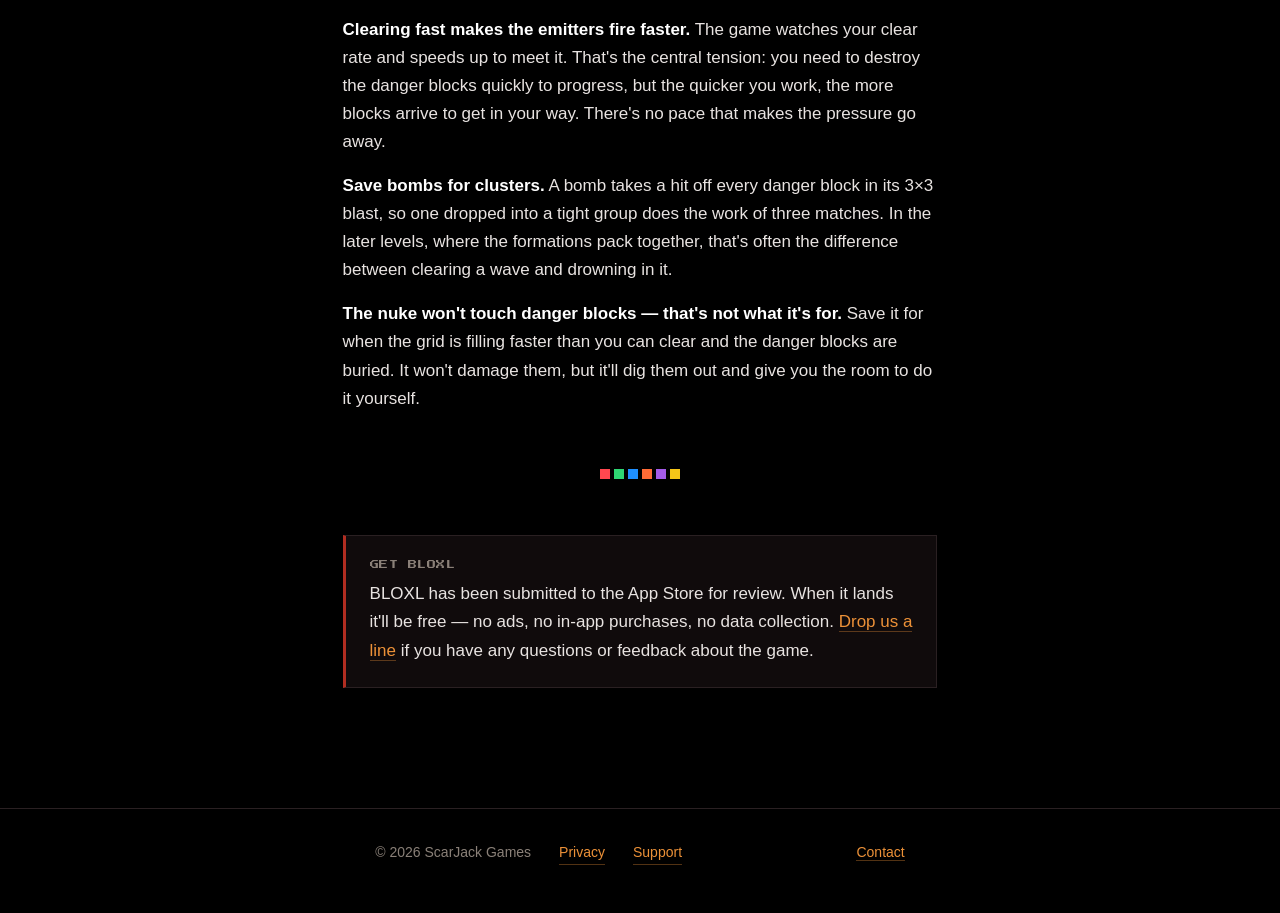
==== commit ae63a277: "Update bloxl.html" ====
--- a/bloxl.html
+++ b/bloxl.html
@@ -251,7 +251,7 @@
 
   <p>BLOXL uses Apple's Game Center, so there's nothing to sign up for. If you're already signed in on your phone, you're on the boards.</p>
 
-  <p>There are two of them. <strong>Classic</strong> is your all-time best &mdash; one score, the furthest you've ever got. It only updates when you beat yourself, so the number sitting there is your personal best, not your last attempt. <strong>Daily</strong> is today's board, and it resets every day along with the challenge, so a bad run costs you nothing beyond tomorrow.</p>
+  <p>There are two of them. <strong>Classic</strong> is your all-time best &mdash; one score, the furthest you've ever got. It records your all-time best, so the number sitting there is your personal best rather than your last attempt. <strong>Daily</strong> is today's board, and it resets every day along with the challenge, so a bad run costs you nothing beyond tomorrow.</p>
 
   <p>The one thing worth checking: you need to be signed in to Game Center for any of this to work. <strong>Settings &rsaquo; Game Center</strong> on your phone. If you're signed out, the game plays exactly the same &mdash; you just won't see your scores anywhere but your own screen.</p>
 
--- a/style.css
+++ b/style.css
@@ -59,20 +59,22 @@
 .site-head__inner {
   max-width: var(--measure);
   margin: 0 auto;
-  padding: 28px 24px;
+  padding: 32px 24px;
   display: flex;
   align-items: center;
-  gap: 16px;
-}
+  gap: 20px;
+}
+
 .mark {
-  width: 44px;
-  height: 44px;
+  width: 60px;
+  height: 60px;
   image-rendering: pixelated;
   flex: none;
 }
+
 .wordmark {
   font-family: var(--display);
-  font-size: 13px;
+  font-size: 16px;
   letter-spacing: 0.02em;
   color: var(--text);
   text-decoration: none;
@@ -337,9 +339,22 @@
 
 @media (max-width: 560px) {
   body { font-size: 16px; }
-  .site-head__inner { padding: 22px 20px; }
+
+  .site-head__inner {
+    padding: 22px 20px;
+    gap: 14px;
+  }
+
+  .mark {
+    width: 50px;
+    height: 50px;
+  }
+
+  .wordmark {
+    font-size: 12px;
+  }
+
   main { padding: 40px 20px 72px; }
-  .wordmark { font-size: 11px; }
   h2 { font-size: 12px; }
   .site-foot .spacer { margin-left: 0; }
 }
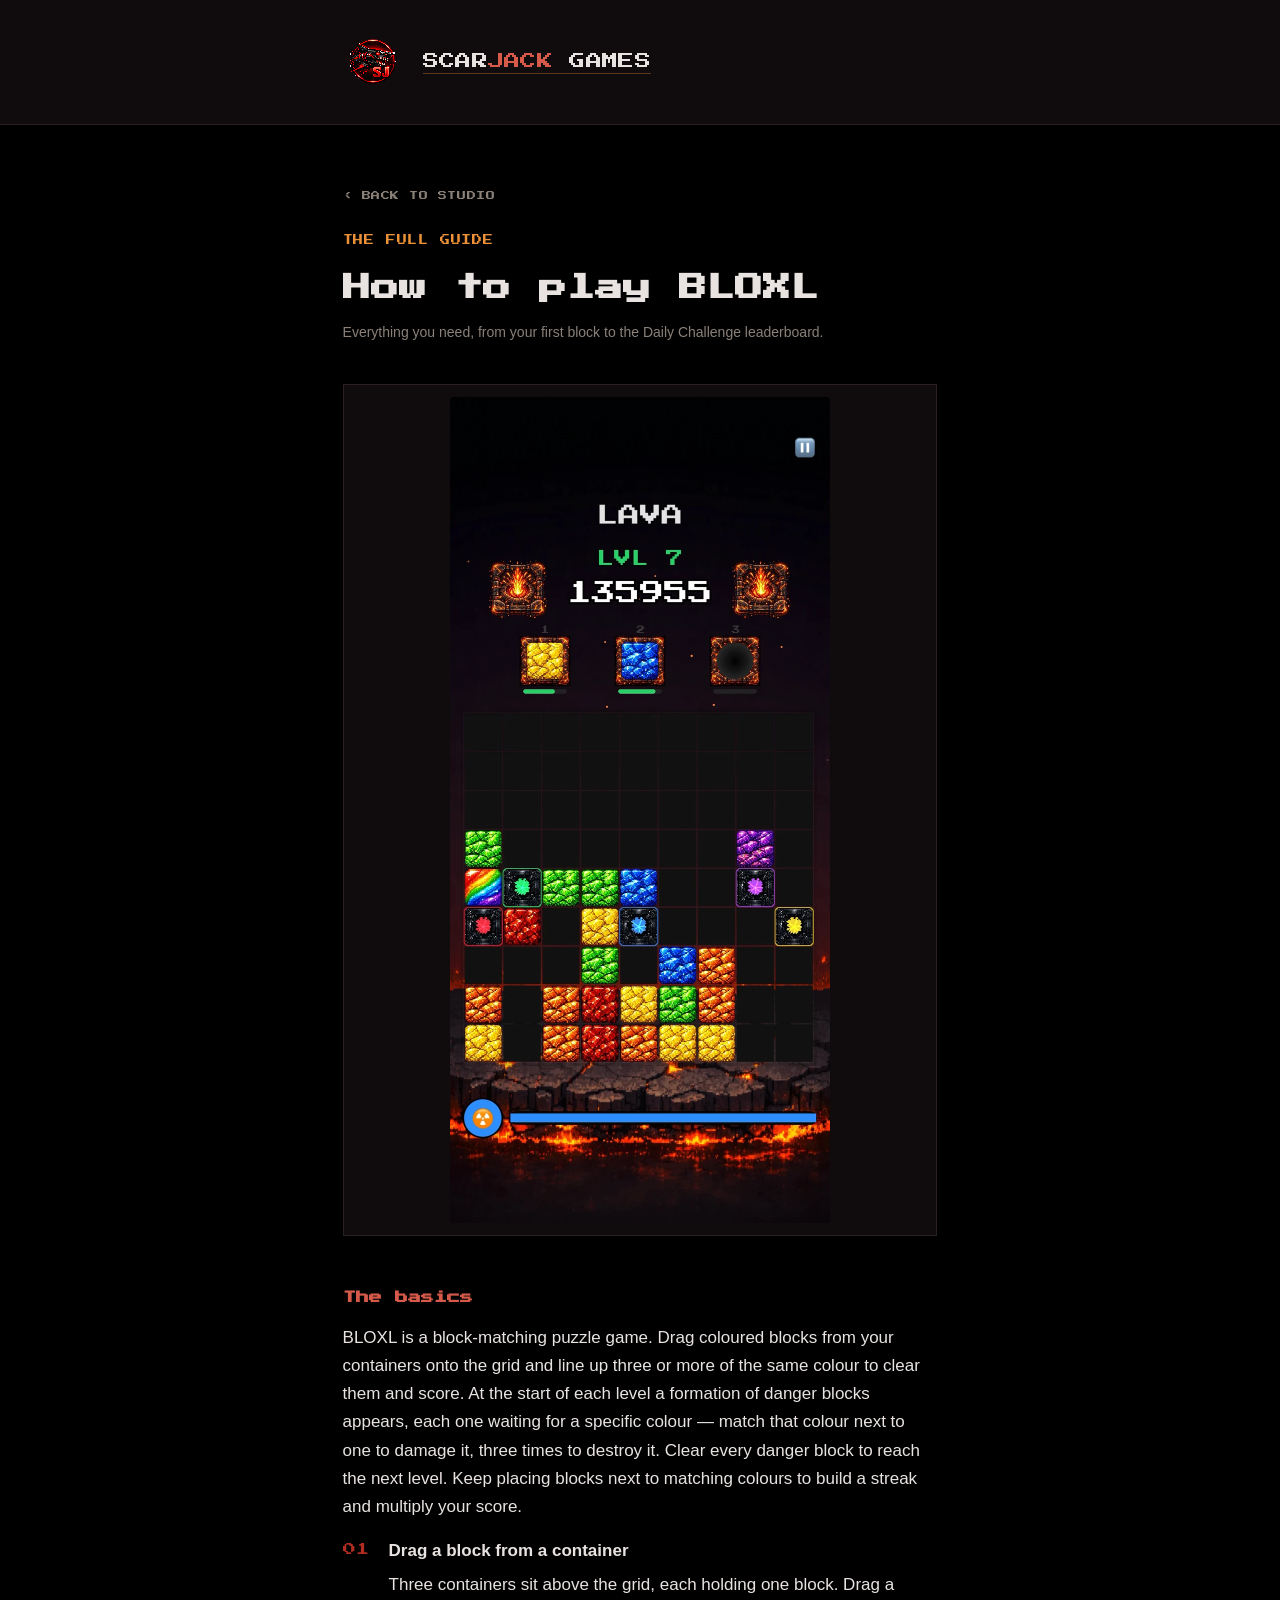
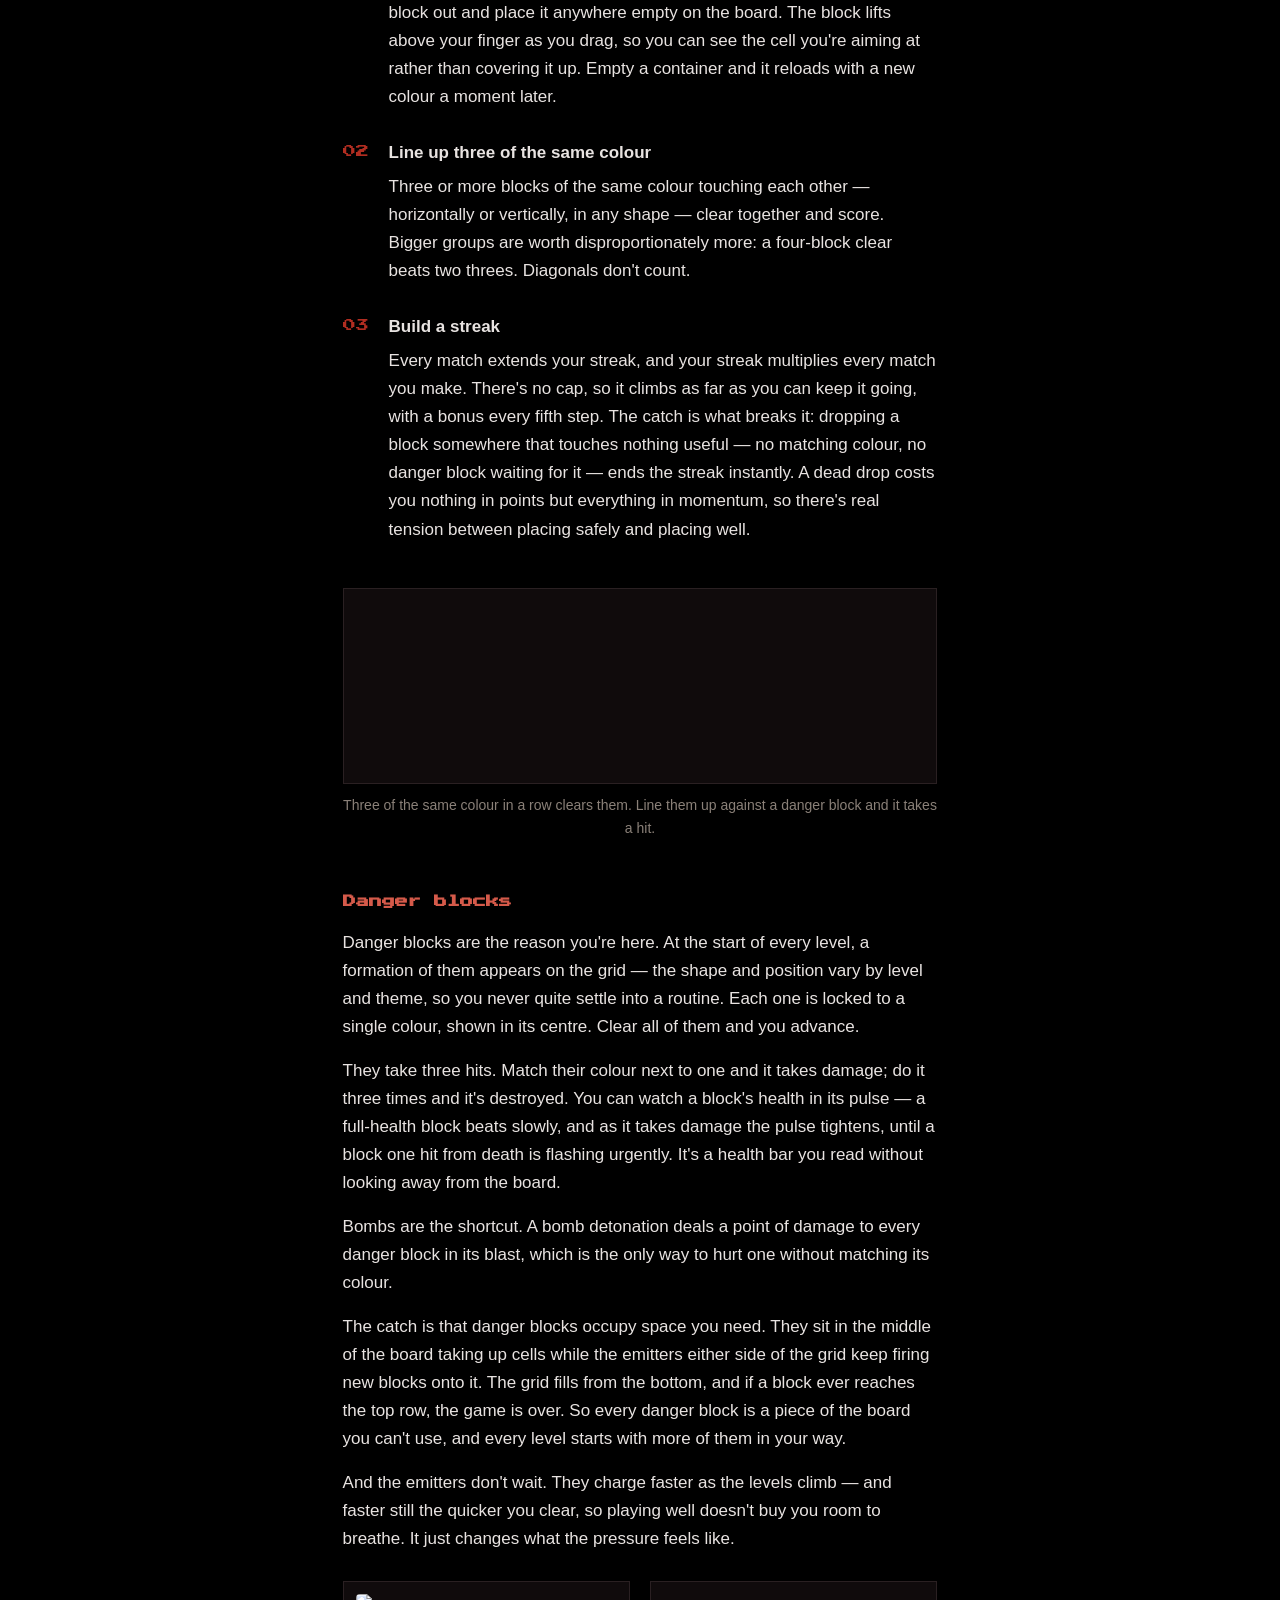
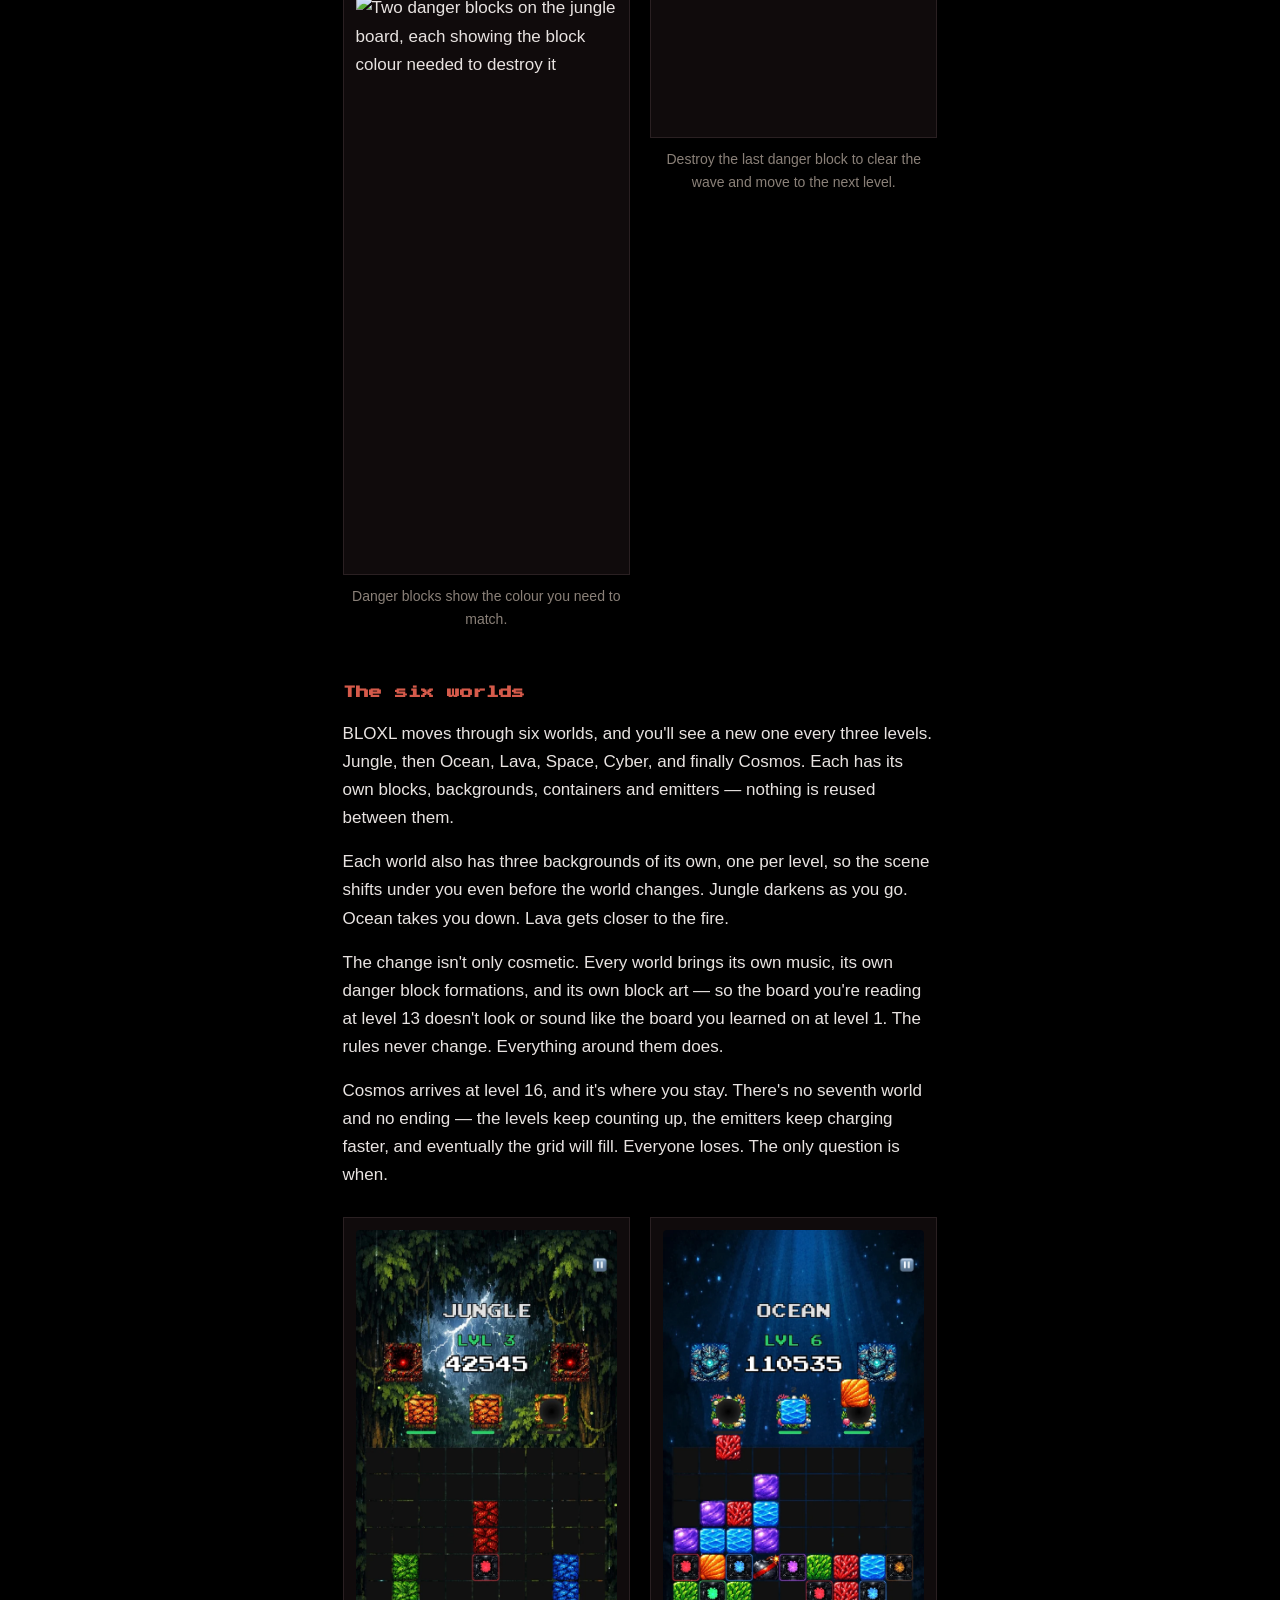
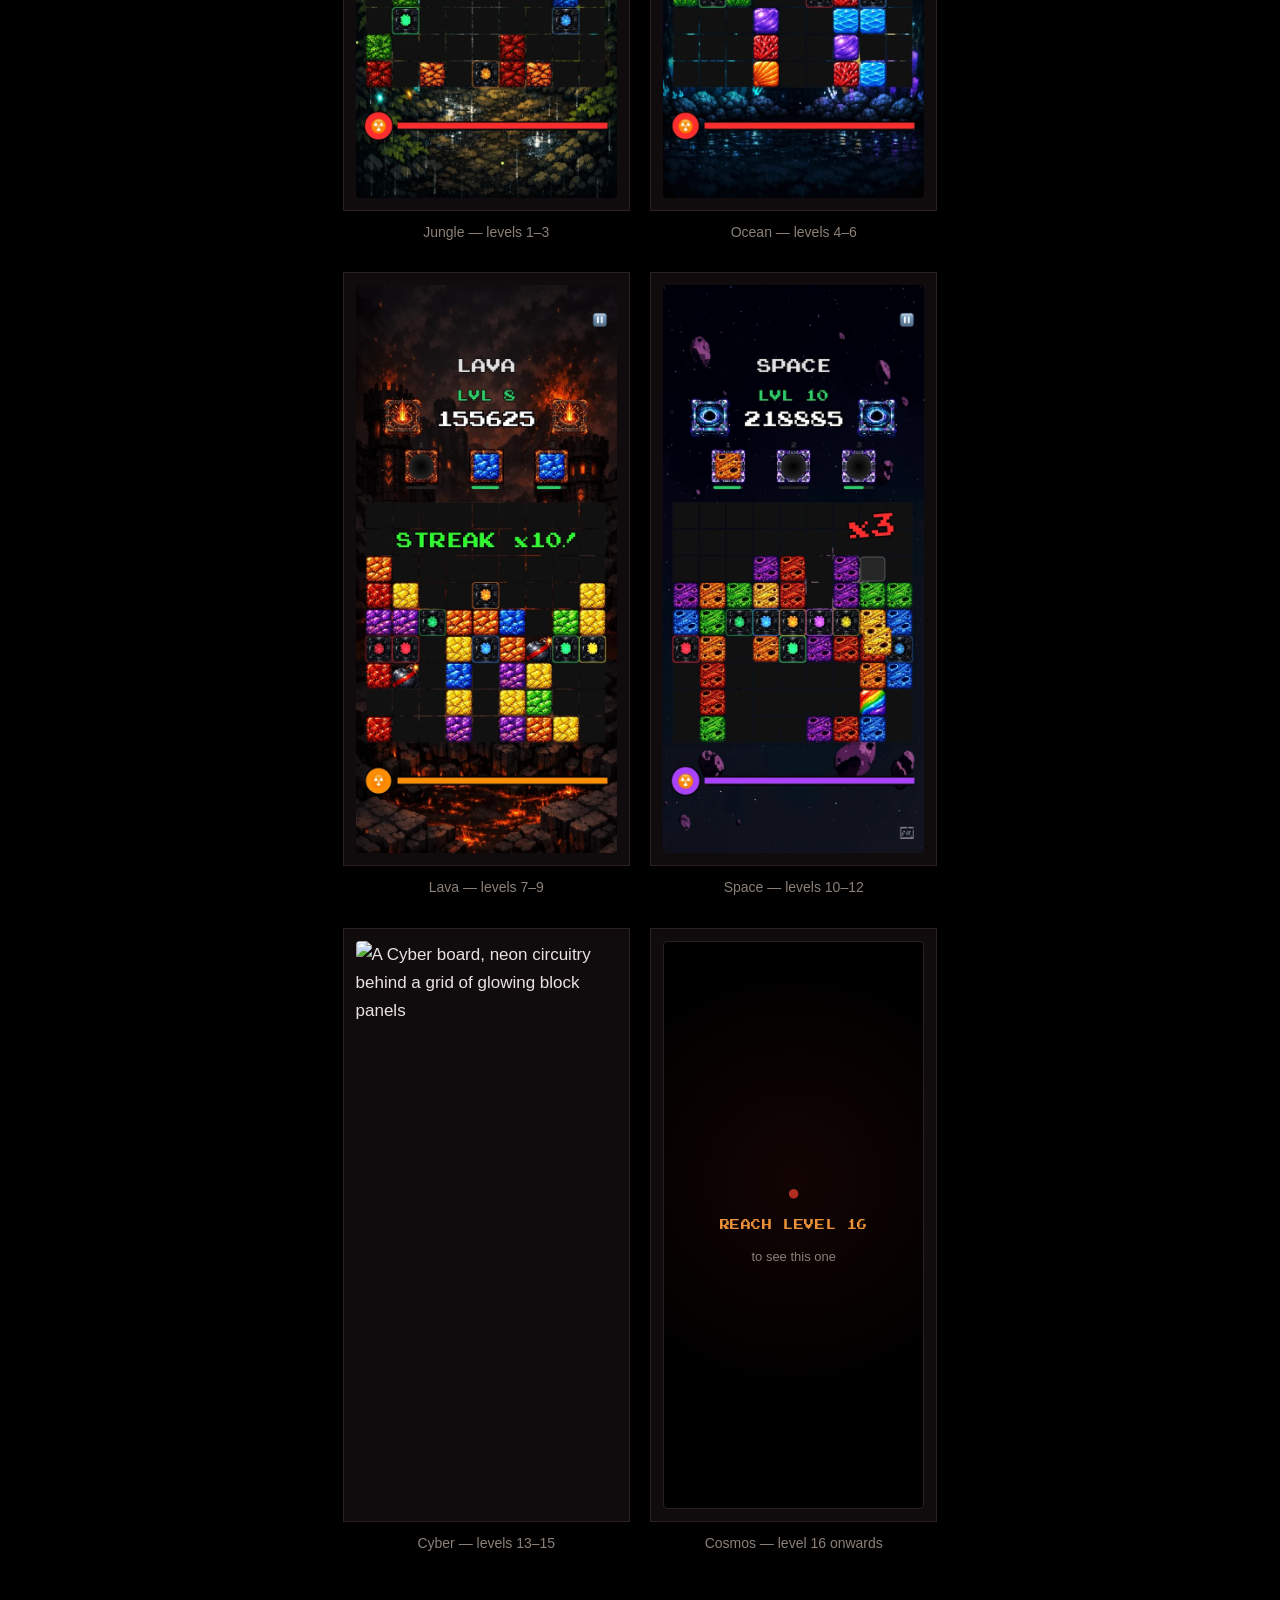
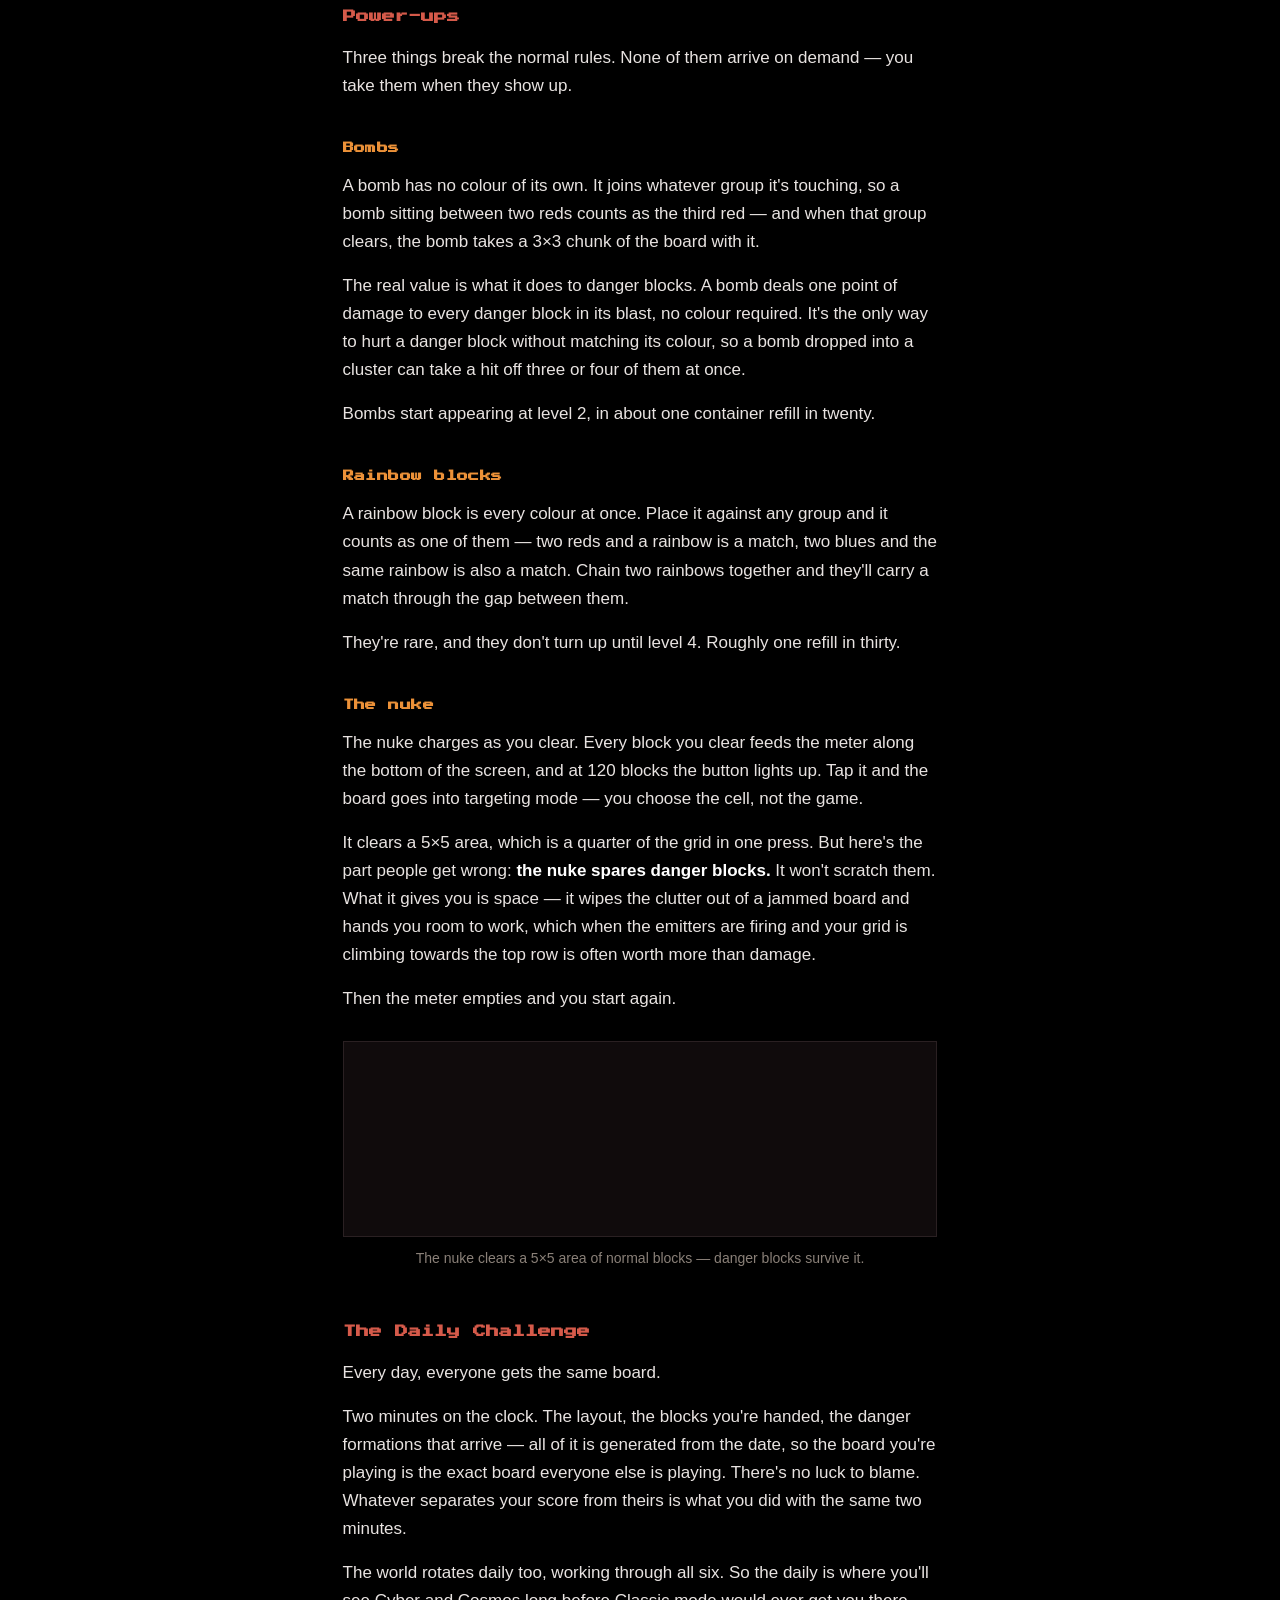
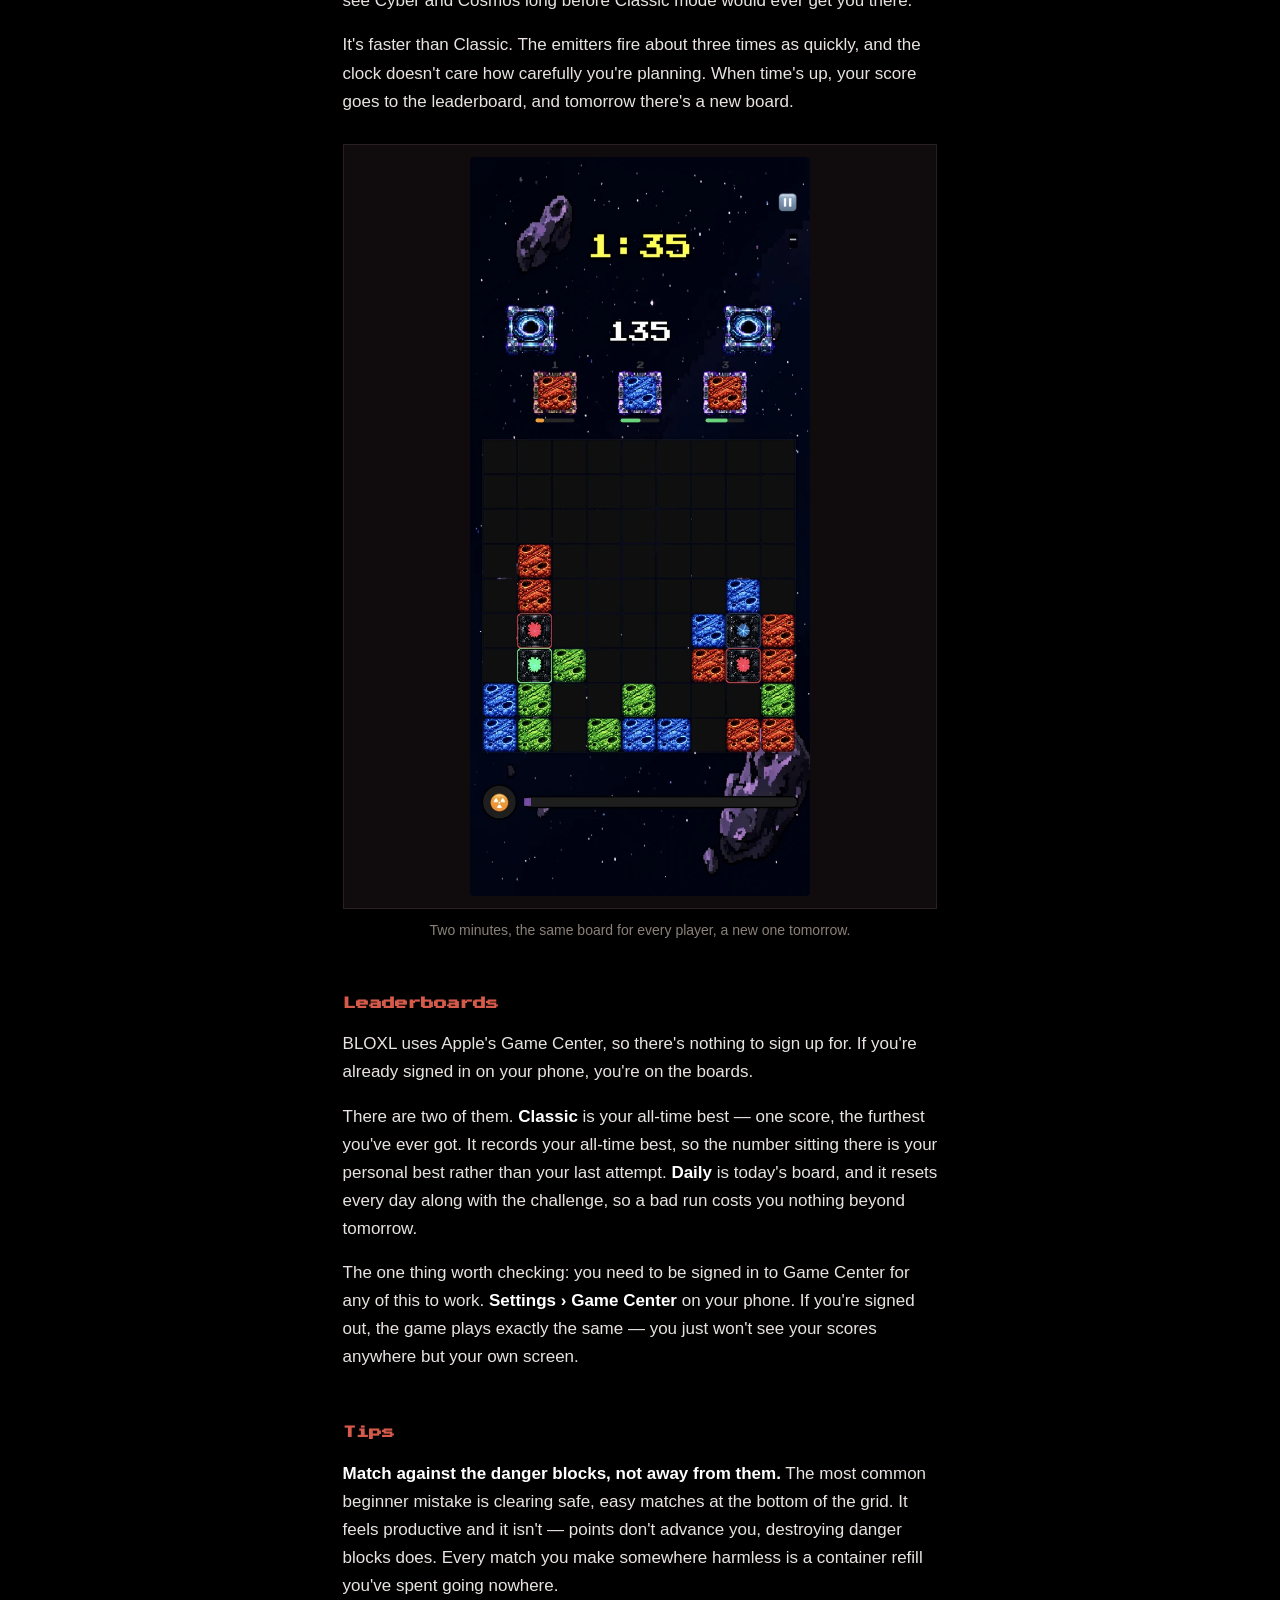
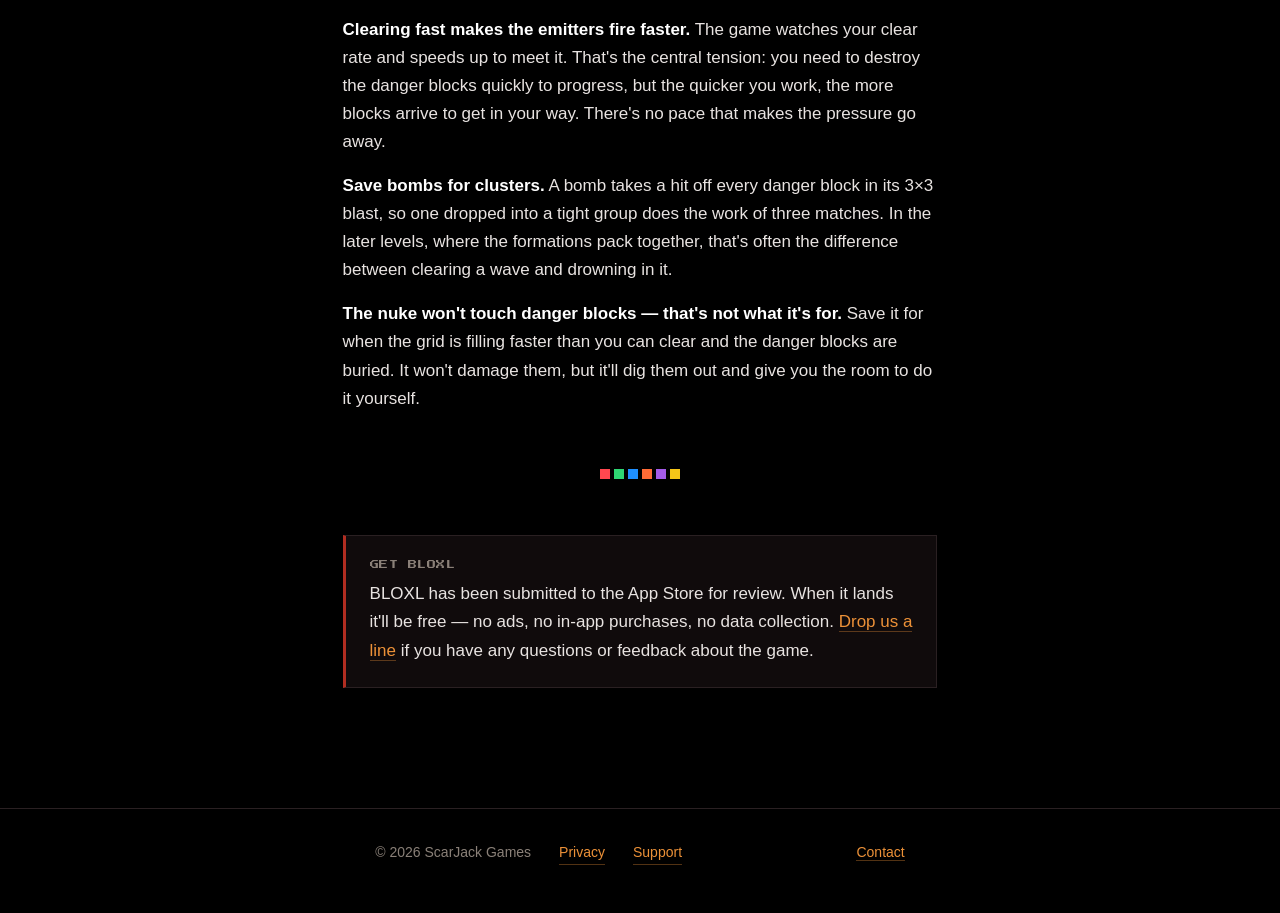
==== commit e26382c6: "Update bloxl.html" ====
--- a/bloxl.html
+++ b/bloxl.html
@@ -132,8 +132,8 @@
 
   <p>Cosmos arrives at level 16, and it's where you stay. There's no seventh world and no ending — the levels keep counting up, the emitters keep charging faster, and eventually the grid will fill. Everyone loses. The only question is when.</p>
 
-  <!-- Five worlds shown; Cosmos (16-18) is deliberately withheld
-       so players discover it by reaching it. -->
+  <!-- Five worlds shown; Cosmos is deliberately withheld
+     so players discover it by reaching level 16. -->
   <div class="shot-row">
     <figure class="shot">
       <div class="shot__frame">
@@ -185,7 +185,7 @@
           <span class="locked__sub">to see this one</span>
         </div>
       </div>
-      <figcaption>Cosmos &mdash; levels 16&ndash;18</figcaption>
+      <figcaption>Cosmos &mdash; level 16 onwards</figcaption>
     </figure>
   </div>
 
